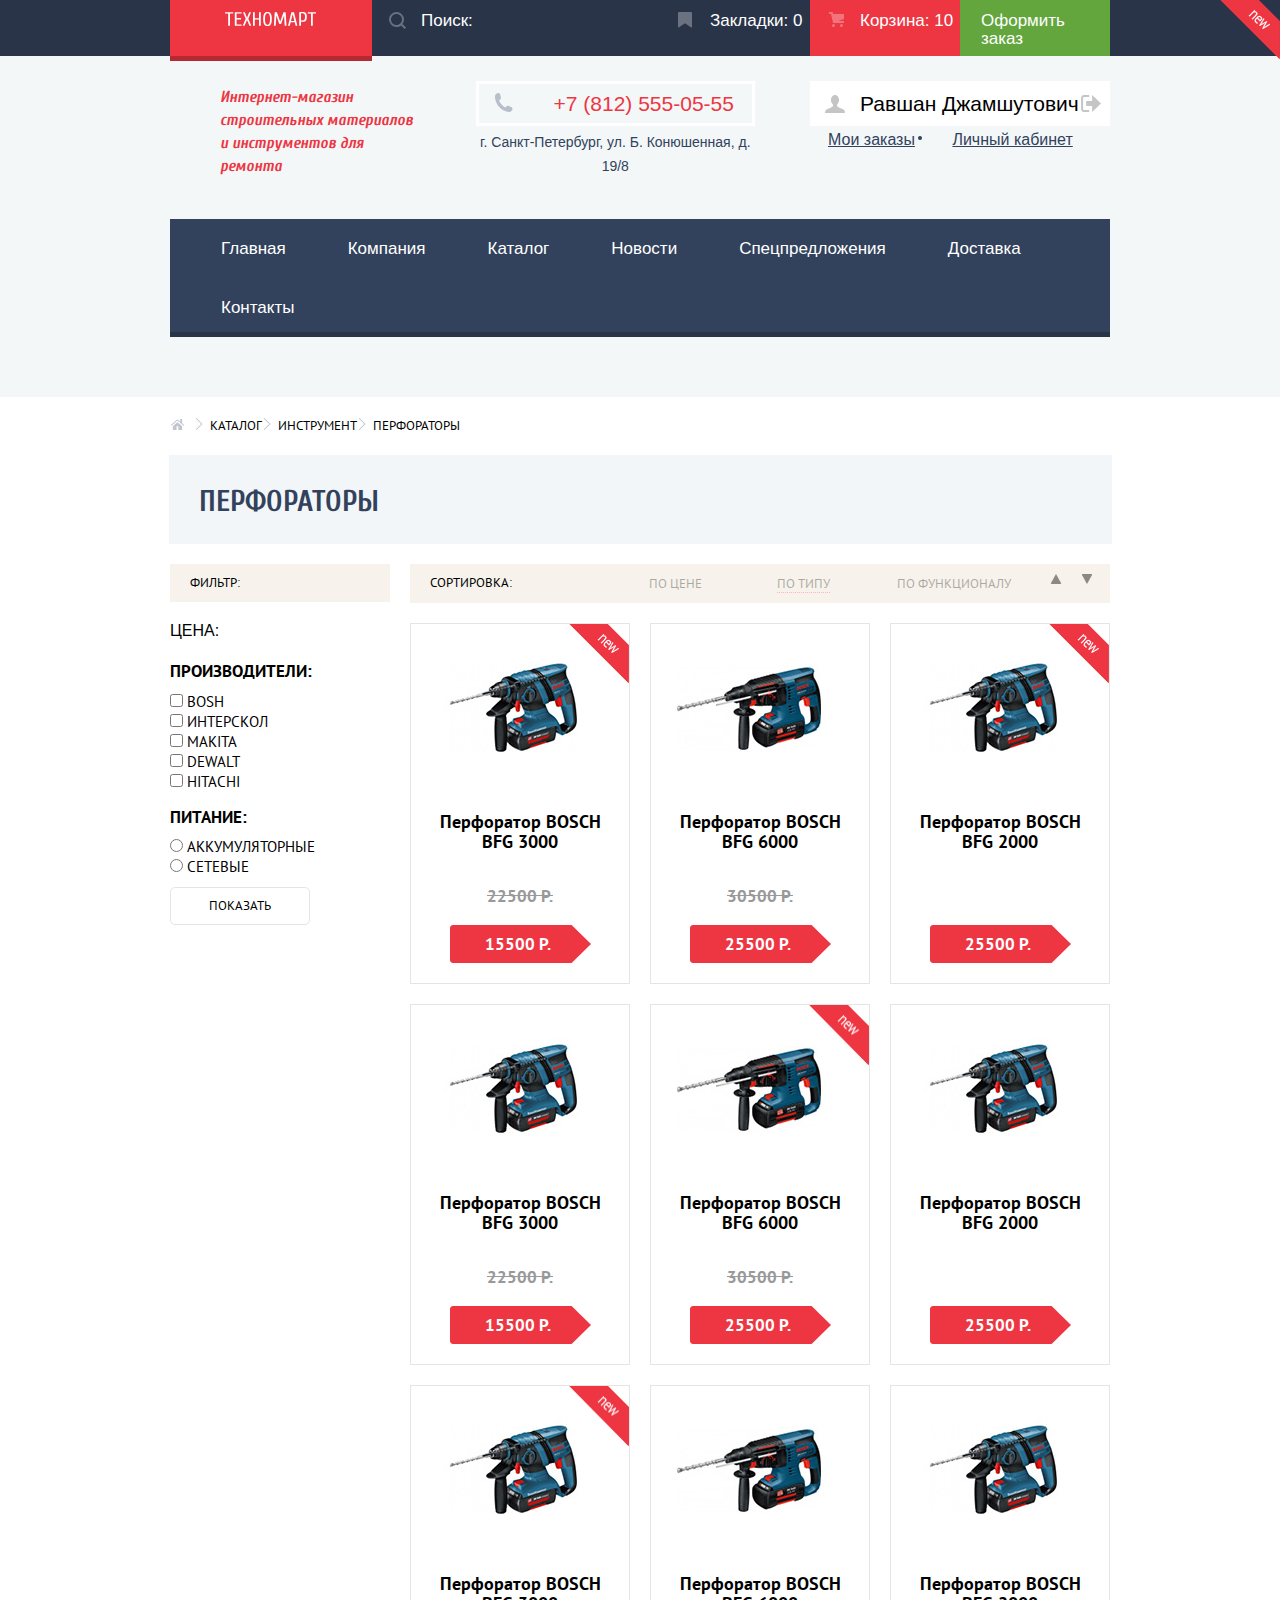
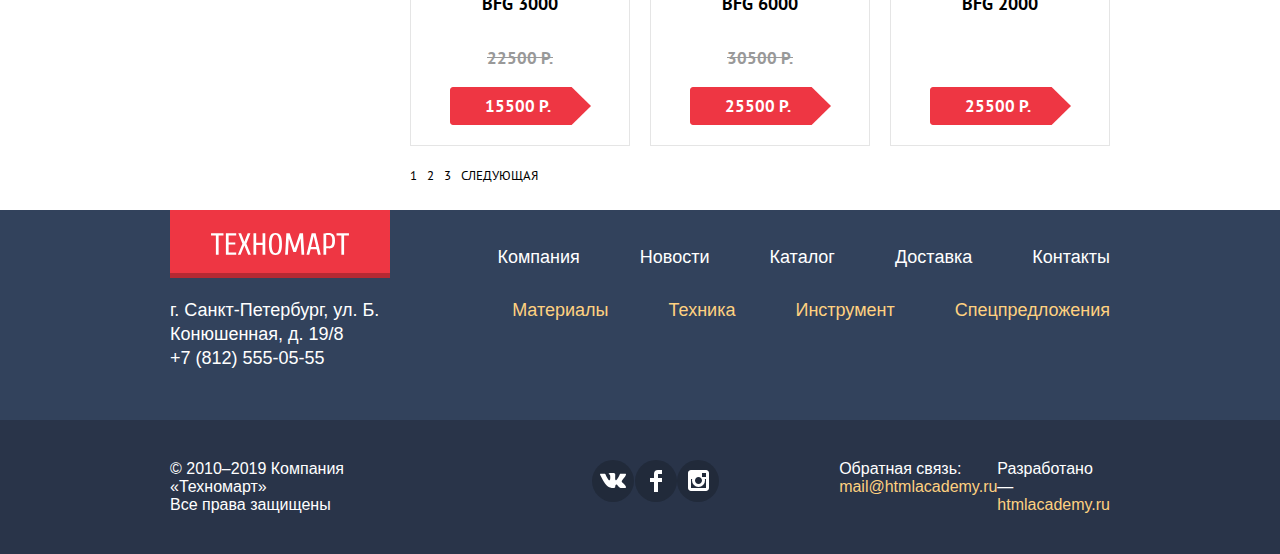
==== catalog.html @ fda72c19 "add js for cart_popup" ====
<!DOCTYPE html>
<html lang="ru">
<head>
  <meta charset="utf-8">
  <link rel="stylesheet" href="css/normalize.css">
  <link rel="stylesheet" href="css/style.css">
  <link href="https://fonts.googleapis.com/css?family=Cuprum:400,400i,700&display=swap&subset=cyrillic" rel="stylesheet">
  <link href="https://fonts.googleapis.com/css?family=PT+Sans:400,400i,700&display=swap&subset=cyrillic,cyrillic-ext" rel="stylesheet">
  <title>Техномарт-Каталог</title>
</head>
<body>
<header class="header">
  <div class="top_header">
    <div class="top_header_wrapper">

      <a class="top_header_logo" href="index.html"><img class="top_header_logo_img" src="img/svg/logo-technomart.svg" width="109" height="19" alt="Техномарт"></a>

      <div class="top_header_navigation">

        <form class="top_header_search" action="#" method="get">
          <input type="text" name="search" placeholder="Поиск:" />
          <svg class="top_header_icon_search" xmlns="http://www.w3.org/2000/svg" width="17" height="17" viewBox="0 0 17 17">
            <path fill="#ffffff" d="M17 15.586l-3.542-3.542A7.465 7.465 0 0 0 15 7.5 7.5 7.5 0 1 0 7.5 15c1.71 0 3.282-.579 4.544-1.542L15.586 17 17 15.586zM2 7.5C2 4.467 4.467 2 7.5 2 10.532 2 13 4.467 13 7.5c0 3.032-2.468 5.5-5.5 5.5A5.506 5.506 0 0 1 2 7.5z"/></svg>
        </form>
        <a class="top_header_bookmark" href="bookmarks.html"> Закладки: <span>0</span></a> <!--<img src="img/svg/icon-bookmark.svg" alt="Закладки" width="14" height="16"> -->
        <a class="top_header_cart not_empty"  href="cart.html">Корзина: <span>10</span></a> <!-- <img src="img/svg/icon-cart.svg" alt=Корзина" width="15" height="15">  -->
        <a class="top_header_cart_btn"  href="checkout.html">Оформить заказ</a>

      </div>
    </div>
  </div>
  <div class="main_header">
    <div class="main_header_wrapper">
      <h1 class="main_header_headline">Интернет-магазин <br>
        строительных материалов <br>
        и инструментов для ремонта</h1>
      <div class="main_header_info">
        <p class="main_header_phone">+7 (812) 555-05-55</p>
        <p class="main_header_address">г. Санкт-Петербург, ул. Б. Конюшенная, д. 19/8</p>
      </div>
      <div class="header_login_wrapper">
      <ul class="main_header_login">
        <li class="header_login_enter_btn active"><a href="#"><svg class="icon_user" xmlns="http://www.w3.org/2000/svg" width="20" height="18" viewBox="0 0 20 18"><path fill="#c5c5c5" d="M17.881 14.166c-2.144-.735-4.256-1.666-5.207-2.39-.657-.501-.77-1.618-.517-2.415 1.118-.903 1.864-2.477 1.864-4.278C14.021 2.276 12.221 0 10 0S5.979 2.276 5.979 5.083c0 1.801.746 3.374 1.863 4.277.253.798.141 1.915-.517 2.416-.95.724-3.063 1.654-5.207 2.39S0 18 0 18h20s.025-3.099-2.119-3.834z"/></svg>

          Равшан Джамшутович <svg class="icon_logout" xmlns="http://www.w3.org/2000/svg" width="21" height="17" viewBox="0 0 21 17"><g fill="#c5c5c5"><path fill="#c5c5c5" d="M21 8.5L12.125 0v6h-6v5h6v6z"/><path fill="#c5c5c5" d="M3.106 13.952V3.048c.018-.376.171-1.057 1.01-1.057h5.027V0H4.116C1.938 0 1.112 1.81 1.087 3.027v10.946C1.112 15.189 1.938 17 4.116 17h5.027v-1.99H4.116c-.839 0-.992-.683-1.01-1.058z"/></g></svg>
        </a></li>
      </ul>
        <a class="my_orders" href="orders.html">Мои заказы</a>
        <a class="private_office" href="cabinet.html">Личный кабинет</a>
      </div>

    </div>
    <nav class="main_header_navigation">
      <ul class="header_site_navigation">
        <li><a href="index.html">главная</a></li>
        <li><a href="company.html">компания</a></li>
        <li><a href="catalog.html">каталог</a></li>
        <li><a href="news.html">новости</a></li>
        <li><a href="specialoffers.html">спецпредложения</a></li>
        <li><a href="delivery.html">доставка</a></li>
        <li><a href="contacts.html">контакты</a></li>

      </ul>
    </nav>
  </div>
</header>

<main>

  <ul class="catalog_breadcrumbs">
    <li><a href="index.html"><img src="img/svg/icon-home.svg" alt="Главная" width="14" height="12"></a></li>
    <li><a href="catalog.html">КАТАЛОГ</a></li>
    <li><a href="instruments.html">ИНСТРУМЕНТ</a></li>
    <li>ПЕРФОРАТОРЫ</li>
  </ul>


  <h2 class="catalog_title" >ПЕРФОРАТОРЫ</h2>
  <div class="catalog_columns">

  <section class="catalog_filters">
    <div class="title_filters">
    фильтр:
    </div>
    <p class="filter_price_title">ЦЕНА:</p>
    <div id="slider-range"></div>
    <form action="https://echo.htmlacademy.ru" method="get" class="filter_brand_selection">
      <fieldset class="checkbox_goods">
        <legend>ПРОИЗВОДИТЕЛИ:</legend>
        <input type="checkbox" name="bosh" id="bosh"/>
        <label for="bosh">BOSH</label><br>
        <input type="checkbox" name="interskol" id="interskol"/>
        <label for="interskol">ИНТЕРСКОЛ</label><br>
        <input type="checkbox" name="makita" id="makita"/>
        <label for="makita">MAKITA</label><br>
        <input type="checkbox" name="dewalt" id="dewalt"/>
        <label for="bosh">DEWALT</label><br>
        <input type="checkbox" name="hitachi" id="hitachi"/>
        <label for="bosh">HITACHI</label>
      </fieldset>
      <fieldset class="radio_power">
        <legend>ПИТАНИЕ:</legend>
        <input type="radio" name="battery" id="battery"   />
        <label for="battery">АККУМУЛЯТОРНЫЕ</label> <br>
        <input type="radio" name="electric" id="electric"  />
        <label for="electric">СЕТЕВЫЕ</label>
      </fieldset>
      <input type="submit" value="Показать" />
    </form>

  </section>

  <section class="catalog">
    <div class="catalog_sorting">
      <div class="title_sorting"><span>сортировка:</span>  </div>
      <ul class="catalog_sorting_items">
        <li class="sorting_item "><a href="#">по цене</a></li>
        <li class="sorting_item"><a href="#">по типу</a></li>
        <li class="sorting_item"><a href="#">по функционалу</a></li>
        <li class="icon_dir up"></li>
        <li class="icon_dir down"></li>
      </ul>

    </div>
    <ul class="catalog_goods_list">

    <li class="goods_card">

      <div class="goods_card_content">
      <div class="goods_img">
        <span class="overlay_new"></span>
      <img src="img/content/perforator-2.jpg" alt="Перфоратор BOSCH BFG 3000" class="goods_card_img" width="218" height="170">
        <div class="goods_buttons">
      <a href="#" class="goods_btn_cart">КУПИТЬ</a>
      <a href="#" class="goods_btn_bookmark">В ЗАКЛАДКИ</a>
        </div>
      </div>
        <h3 class="goods_title">Перфоратор BOSCH <br>BFG 3000</h3>
      </div>
      <div class="goods_prices">
      <p class="goods_old_price">22500 Р.</p>
      <p class="goods_price">15500 Р.</p>
      </div>
    </li>

    <li class="goods_card">
      <div class="goods_card_content">
        <span class="overlay_new"></span>
      <div class="goods_img">
      <img src="img/content/perforator-3.jpg" alt="Перфоратор BOSCH BFG 6000" class="goods_card_img" width="218" height="170">
        <div class="goods_buttons">
          <a href="#" class="goods_btn_cart">КУПИТЬ</a>
          <a href="#" class="goods_btn_bookmark">В ЗАКЛАДКИ</a>
        </div>
      </div>
      <h3 class="goods_title">Перфоратор BOSCH <br>BFG 6000</h3>
      </div>
      <div class="goods_prices">
      <p class="goods_old_price">30500 Р.</p>
      <p class="goods_price">25500 Р.</p>
      </div>
    </li>

    <li class="goods_card">
      <div class="goods_card_content">

      <div class="goods_img">
        <img src="img/content/perforator-4.jpg" alt="Перфоратор BOSCH BFG 2000" class="goods_card_img" width="218" height="170">
        <span class="overlay_new"></span>
        <div class="goods_buttons">
          <a href="#" class="goods_btn_cart">КУПИТЬ</a>
          <a href="#" class="goods_btn_bookmark">В ЗАКЛАДКИ</a>
        </div>
      </div>

 <h3 class="goods_title">Перфоратор BOSCH <br>BFG 2000</h3>
      </div>
      <div class="goods_prices">
        <p class="goods_old_price" hidden>30500 Р.</p>
        <p class="goods_price">25500 Р.</p>
      </div>
    </li>

    <li class="goods_card">
      <div class="goods_card_content">
      <img src="img/content/new-flag.png" alt="Новинка" class="goods_new_flag" width="60" height="59" hidden>
        <div class="goods_img">
      <img src="img/content/perforator-2.jpg" alt="Перфоратор BOSCH BFG 3000" class="goods_card_img" width="218" height="170">
          <div class="goods_buttons">
            <a href="#" class="goods_btn_cart">КУПИТЬ</a>
            <a href="#" class="goods_btn_bookmark">В ЗАКЛАДКИ</a>
          </div>
        </div>
      <h3 class="goods_title">Перфоратор BOSCH <br> BFG 3000</h3>
      </div>
      <div class="goods_prices">
      <p class="goods_old_price">22500 Р.</p>
      <p class="goods_price">15500 Р.</p>
      </div>
    </li>

    <li class="goods_card">
      <div class="goods_card_content">

      <div class="goods_img">
        <img src="img/content/perforator-3.jpg" alt="Перфоратор BOSCH BFG 6000" class="goods_card_img" width="218" height="170">
        <img class="overlay_new" src="img/content/new-flag.png" alt="Новинка" class="goods_new_flag" width="60" height="60">
        <div class="goods_buttons">
          <a href="#" class="goods_btn_cart">КУПИТЬ</a>
          <a href="#" class="goods_btn_bookmark">В ЗАКЛАДКИ</a>
        </div>
      </div>
      <h3 class="goods_title">Перфоратор BOSCH <br> BFG 6000</h3>
      </div>
      <div class="goods_prices">
      <p class="goods_old_price">30500 Р.</p>
      <p class="goods_price">25500 Р.</p>
      </div>
    </li>

    <li class="goods_card">
      <div class="goods_card_content">
      <img src="img/content/new-flag.png" alt="Новинка" class="goods_new_flag" width="60" height="59" hidden>
      <div class="goods_img">
      <img src="img/content/perforator-4.jpg" alt="Перфоратор BOSCH BFG 2000" class="goods_card_img" width="218" height="170">
        <div class="goods_buttons">
          <a href="#" class="goods_btn_cart">КУПИТЬ</a>
          <a href="#" class="goods_btn_bookmark">В ЗАКЛАДКИ</a>
        </div>
      </div>
      <h3 class="goods_title">Перфоратор BOSCH <br> BFG 2000</h3>
      </div>
      <div class="goods_prices">
      <p class="goods_old_price" hidden>30500 Р.</p>
      <p class="goods_price">25500 Р.</p>
      </div>
    </li>

    <li class="goods_card">
      <div class="goods_card_content">

      <div class="goods_img">
        <img src="img/content/perforator-2.jpg" alt="Перфоратор BOSCH BFG 3000" class="goods_card_img" width="218" height="170">
        <img class="overlay_new" src="img/content/new-flag.png" alt="Новинка" class="goods_new_flag" width="60" height="60">
        <div class="goods_buttons">
          <a href="#" class="goods_btn_cart">КУПИТЬ</a>
          <a href="#" class="goods_btn_bookmark">В ЗАКЛАДКИ</a>
        </div>
      </div>
      <h3 class="goods_title">Перфоратор BOSCH <br> BFG 3000</h3>
      </div>
      <div class="goods_prices">
      <p class="goods_old_price">22500 Р.</p>
      <p class="goods_price">15500 Р.</p>
      </div>
    </li>

    <li class="goods_card">
      <div class="goods_card_content">
      <img src="img/content/new-flag.png" alt="Новинка" class="goods_new_flag" width="60" height="59" hidden>
      <div class="goods_img">
      <img src="img/content/perforator-3.jpg" alt="Перфоратор BOSCH BFG 6000" class="goods_card_img" width="218" height="170">
        <div class="goods_buttons">
          <a href="#" class="goods_btn_cart">КУПИТЬ</a>
          <a href="#" class="goods_btn_bookmark">В ЗАКЛАДКИ</a>
        </div>
      </div>

      <h3 class="goods_title">Перфоратор BOSCH <br>BFG 6000</h3>
      </div>
      <div class="goods_prices">
      <p class="goods_old_price">30500 Р.</p>
      <p class="goods_price">25500 Р.</p>
      </div>
    </li>

    <li class="goods_card">
      <div class="goods_card_content">
      <img src="img/content/new-flag.png" alt="Новинка" class="goods_new_flag" width="60" height="59" hidden>
      <div class="goods_img">
      <img src="img/content/perforator-4.jpg" alt="Перфоратор BOSCH BFG 2000" class="goods_card_img" width="218" height="170">
        <div class="goods_buttons">
          <a href="#" class="goods_btn_cart">КУПИТЬ</a>
          <a href="#" class="goods_btn_bookmark">В ЗАКЛАДКИ</a>
        </div>
      </div>
      <h3 class="goods_title">Перфоратор BOSCH <br> BFG 2000</h3>
      </div>
      <div class="goods_prices">
      <p class="goods_old_price" hidden>30500 Р.</p>
      <p class="goods_price">25500 Р.</p>
      </div>
    </li>


    </ul>

    <ul class="pagination_list">
      <li class="pagination_item pagination-item-current"><a href="#">1</a></li>
      <li class="pagination_item"><a href="#">2</a></li>
      <li class="pagination_item"><a href="#">3</a></li>
      <li class="pagination_item"><a href="#">Следующая</a></li>
    </ul>

  </section>
  </div>
</main>
<footer class="main_footer">
  <div class="wrapper_footer_navigation">
    <div class="footer_navigation">
      <a class="footer_logo" href="index.html">
        <img class="top_header_logo_img" src="img/svg/logo-technomart.svg" width="138" height="23" alt="Техномарт">
      </a>
      <ul class="footer_site_navigation">
        <li><a href="company.html">компания</a></li>
        <li><a href="news.html">новости</a></li>
        <li><a href="catalog.html">каталог</a></li>
        <li><a href="delivery.html">доставка</a></li>
        <li><a href="contacts.html">контакты</a></li>
      </ul>

    </div>
    <div class="main_footer_offers">
      <span class="main_footer_contacts">г. Санкт-Петербург, ул. Б. Конюшенная, д. 19/8<br>
      +7 (812) 555-05-55</span>
      <ul class="footer_offers_navigation">
        <li><a href="">материалы</a></li>
        <li><a href="">техника</a></li>
        <li><a href="">инструмент</a></li>
        <li><a href="">спецпредложения</a></li>
      </ul>
    </div>
  </div>
  <div class="footer_info">
    <div class="wrapper_footer_info">
     <span class="footer_copyright">© 2010–2019 Компания «Техномарт» <br>
                                      Все права защищены</span>

      <ul class="footer_social_links">
        <li class="social_link" aria-label="в контакте"><a href="#"><svg xmlns="http://www.w3.org/2000/svg" width="26" height="15" viewBox="0 0 26 15"><path fill="#FFF" d="M16.138 11.51c.956-.309 2.18 2.04 3.483 2.939.978.681 1.727.534 1.727.534l3.473-.05s1.815-.112.957-1.554c-.071-.12-.503-1.069-2.585-3.022-2.177-2.043-1.882-1.712.739-5.244 1.597-2.153 2.236-3.468 2.036-4.028-.192-.539-1.365-.399-1.365-.399L20.69.713c-.381.001-.704.119-.851.515-.003.004-.621 1.666-1.445 3.079-1.741 2.989-2.436 3.148-2.724 2.961-.661-.433-.494-1.737-.494-2.664 0-2.897.432-4.105-.846-4.417-.427-.104-.739-.172-1.828-.182-1.392-.021-2.574 0-3.244.329-.445.223-.786.712-.579.74.26.035.843.16 1.155.586.401.552.389 1.789.389 1.789s.229 3.411-.54 3.834c-.528.29-1.25-.302-2.803-3.016-.793-1.388-1.392-2.922-1.392-2.922s-.116-.285-.326-.441c-.25-.185-.6-.244-.6-.244L.848.684S.29.7.085.946c-.182.218-.015.668-.015.668s2.909 6.881 6.203 10.347c3.02 3.182 6.452 2.971 6.452 2.971h1.555s.469-.054.709-.312c.224-.24.214-.691.214-.691s-.031-2.109.935-2.419z"/></svg></a></li>
        <li class="social_link" aria-label="фейсбук"><a href="#"><svg xmlns="http://www.w3.org/2000/svg" width="12" height="22" viewBox="0 0 12 22"><path fill="#FFF" d="M12 4V0H8a4 4 0 0 0-4 4v4H0v4h4v10h4V12h4V8H8V4h4z"/></svg></a></li>
        <li class="social_link" aria-label="инстаграмм"><a href="#"><svg xmlns="http://www.w3.org/2000/svg" width="21" height="21" viewBox="0 0 21 21"><path fill="#FFF" d="M18 0H3C1.35 0 0 1.35 0 3v15c0 1.65 1.35 3 3 3h15c1.65 0 3-1.35 3-3V3c0-1.65-1.35-3-3-3zm-7.5 7c1.93 0 3.5 1.57 3.5 3.5S12.43 14 10.5 14 7 12.43 7 10.5 8.57 7 10.5 7zM18 18H3V9h1.181A6.504 6.504 0 0 0 4 10.5a6.5 6.5 0 1 0 13 0 6.45 6.45 0 0 0-.181-1.5H18v9zm0-11h-4V3h4v4z"/></svg></a></li>
      </ul>
      <span class="footer_feedback">Обратная связь: <br>
       <span class="footer_feedback_mail"><a href="mailto:mail@htmlacademy.ru">mail@htmlacademy.ru</a></span></span>
      <span class="footer_developer">Разработано — <br>
       <span class="footer_developer_site"><a href="htmlacademy.ru">htmlacademy.ru</a></span>
     </span>
    </div>
  </div>

</footer>
<div class="cart_popup">
  <button  class="popup_close" type="button">Закрыть</button>
  <div class="cart_popup_content">
    <p>Товар добавлен в корзину!</p>
    <span class="cart_popup_mark_img"></span>
  </div>
  <div class="cart_popup_btn">
    <a class="checkout_btn btn" href="#">оформить заказ</a>
    <button class="continue_btn" type="button" value="continue">продолжить покупки</button>
  </div>
</div>


<script src="js/cart_popup.js"></script>
</body>
</html>
---- css/style.css ----
@font-face {
  font-family: "Cuprum";
  src: url(../fonts/Cuprum/Cuprum-Regular.ttf);
}
@font-face {
  font-family: "PT Sans";
  src: url(../fonts/PTSans/PTC55F.ttf);
}


body{
  padding:0;
  margin: 0;
  font-family: 'Cuprum', 'Arial','Tahoma', sans-serif;
}

img{
  max-width: 100%;
  height: auto;
}
a {
  text-decoration: none;
}
q{
  quotes: "\00ab" "\00bb";
}


.visuallyhidden:not(:focus):not(:active) {
  position: absolute;
  width: 1px;
  height: 1px;
  margin: -1px;
  border: 0;
  padding: 0;
  white-space: nowrap;
  clip-path: inset(100%);
  clip: rect(0 0 0 0);
  overflow: hidden;
}

nav a{
  text-transform: capitalize;
}

.container h3{
  text-transform: uppercase;
}
 .goods_old_price {
  text-decoration: line-through;
}
.main_footer ul li a{
  text-transform: capitalize;
}
.goods_card {
  list-style-type:none;
}

.goods_btn{
  display:none;
}


/*Popup*/

.cart_popup{
  display: none;
  position: fixed;
  top:300px;
  left:50%;
  margin-left: -282px;
  width:620px;
  box-shadow: 0px 20px 40px  rgba(0,0,0,0.75);
  border-top: 7px solid #ee3643;
  background-color: #fff;

}

.cart_popup_content {
  text-align: center;
  padding-top: 70px;
  padding-bottom: 59px;
  font-size: 30px;
  position: relative;
}
.cart_popup_content p{
  margin: 0 0 0 50px;
}

.cart_popup_btn {
  background-color: #f1f1f1;
  text-align: center;
  margin:0;
  text-transform: uppercase;
  padding-top: 37px;
  padding-bottom: 37px;

}

.checkout_btn{
  width: 220px;
  height: 38px;
  padding: 11px 60px 10px 62px;
  margin-right: 20px;
}

.continue_btn {
  width: 220px;
  height: 38px;
  font-size: 14px;
  color: #000;
  text-decoration: none;
  background-color: #fff;
  padding: 11px 47px 10px 44px;
  border-radius: 5px;
}

.cart_popup_close_img{
  margin-top: 9px;
  margin-right: 9px;
}

.cart_popup_mark_img {
  position: absolute;
  background: url(../img/svg/icon-mark.svg) no-repeat;
  top:60px;
  left:80px;
  width: 66px;
  height: 66px;
}



.write-us_popup{
  display: none;
  position: fixed;
  width:620px;
  box-shadow: 0px 20px 40px  rgba(0,0,0,0.75);
  border-top: 7px solid #ee3643;
  top:250px;
  left:50%;
  background-color: #fff;
  margin-left: -310px;
}

.write-us_popup_show{
  display: block;
}

.popup_close{
  position: absolute;
  width: 21px;
  height: 21px;
  right:9px;
  top: 9px;
  background: transparent url(../img/svg/icon-close.svg);
  border: none;
  cursor: pointer;
  font-size: 0;

}

.write-us_popup_form{
  width: 460px;
  margin: 37px auto 0;
  padding-bottom: 30px;
  font-family: 'Cuprum', Arial, sans-serif;
  font-size: 18px;
  line-height: 18px;
  height: 100%;

}

.write-us_popup_form label{
  display: inline-block;
  margin-bottom: 13px;

}
.write-us_popup_input {
  display: inline-block;
  width:220px;
  margin-right: -4px;
  margin-bottom: 19px;

}

.write-us_popup_input input{
  padding-top: 8px;
  padding-bottom: 8px;
  padding-left: 15px;
  border-radius: 5px;
  font-family: 'PT Sans', sans-serif;
  font-size: 13px;
  line-height: 18px;
  width: 220px;
  box-sizing: border-box;
  width: 220px;
  border: 2px solid #b5b5b5;
}

.write-us_popup_input input:focus{
   border:2px solid #ee3643;
   outline: #ee3643 2px;
   -moz-outline-radius: 5px;
   box-shadow: 0 0  1px 0px #ee3643;
 }



.write-us_popup_input input::-webkit-input-placeholder {
  font-family: 'PT Sans', Arial, sans-serif;
  font-size: 13px;
  line-height: 18px;
  color:#a9a9a9;
}

.write-us_popup_input  input::-moz-placeholder, :-moz-placeholder{
  font-size: 13px;
  line-height: 18px;
  color:#a9a9a9;

}


.indent{
  margin-left: 20px;

}

.write-us_popup_btn{
  background-color: #f1f1f1;
  text-align: center;
  margin:0;
  text-transform: uppercase;
  padding-top: 37px;
  padding-bottom: 37px;


}

.write-us_popup_btn input[type="submit"] {
  padding: 10px 198px;
  border: none;
  border-radius: 5px;
  margin: 0 auto;
  width: 460px;
}

.write-us_popup_form textarea::-webkit-input-placeholder{
  font-family: 'PT Sans', sans-serif;
  font-size: 13px;
  line-height: 18px;
  color: #a9a9a9;
}

.write-us_popup_form textarea::-moz-placeholder, :-moz-placeholder{
  font-family: 'PT Sans', sans-serif;
  font-size: 13px;
  line-height: 18px;
  color: #a9a9a9;
}


.write-us_popup_form textarea{
  width: 441px;
  padding-top: 13px;
  padding-left: 15px;
  padding-bottom: 9px;
  border-radius: 5px;
  overflow: hidden;
  line-height: 18px;
  font-size: 13px;
  border: 2px solid #b5b5b5;
}

.write-us_popup_form textarea:focus{
  border:2px solid #ee3643;
  outline: #ee3643 2px;
  -moz-outline-radius: 5px;
  box-shadow: 0 0  1px 0px #ee3643;
}

.map_popup {
  display: none;
  position: fixed;
  width: 940px;
  height: 446px;
  top: 300px;
  left: 50%;
  box-shadow: 0px 0px 16px rgba(47, 42, 43, 0.5);
  margin-left: -470px;
}

.map_popup_show {
  display: block;
}

.map_popup_close_img{
  position: absolute;
  top: 9px;
  right: 9px;

}



/*Header*/

.header{
  margin: 0 auto;
  background-color: #f3f7f8;
  width: 100%;
}

.top_header{
  background-color: #293449;
  margin-bottom: 20px;
  width: 1280px;
  margin: 0 auto;
}

.top_header_wrapper{
  margin: 0 auto;
  width: 940px;
  padding-right: 10px;
  padding-left: 10px;
  display: flex;

}
.top_header a{
  font-size: 17px;
  line-height: 1.06;
  letter-spacing: normal;
  color: #ffffff;
}

.top_header_logo{
  background-color: #ee3643;
  box-shadow: 0px 5px 0 0 #b52933;
  text-align: center;
  padding: 12px 56px 8px 55px;

}

.top_header_logo:hover {
  background-color: #ca2c37;
}

.top_header_navigation{
  display: flex;
  position: relative;


}
.top_header_navigation a{
  display: block;


}

.top_header_navigation a:hover{
  background-color: #212a3a;
}

.top_header_navigation a:active{
  opacity: 0.5;
  background-color: #161d29;

}

.top_header_search {
  fint-size: 17px;
  line-height: 18px;
  position: relative;
}

.top_header_search input {
  font: inherit;
  color: #fff;
  background-color: #293449;
  border-color: transparent;
  padding: 10px 30px 10px 47px;
  min-width: 189px;
}

.top_header_icon_search{
  position: absolute;
  top:12px;
  left: 17px;
  z-index: 100;
}



.top_header_search input:hover{
  background-color: #212a3a;
}

.top_header_search input:hover + .top_header_icon_search path{
  opacity: 1;

}

.top_header_search input:focus {
  background-color: #fff;
  color: #000;
}

.top_header_icon_search path{
  opacity: 0.3;
}


.top_header_search input:focus + .top_header_icon_search path{
 fill: #ee3643;
  opacity: 1;
}


.top_header_search input::-webkit-input-placeholder {
  font-size: 17px;
  line-height: 18px;
  color:#fff;
}

.top_header_search input::-moz-placeholder, :-moz-placeholder{
  font-size: 17px;
  line-height: 18px;
  color:#fff;
  opacity: 1;
}



.top_header_bookmark{
 position: relative;
  padding:12px 0px 8px 50px;
  width: 100px;

}
.top_header_bookmark::before{
  content: "";
  position: absolute;
  background-image: url(../img/svg/icon-bookmark.svg);
  background-repeat: no-repeat;
  opacity: 0.3;
  width: 14px;
  height: 16px;
  top: 12px;
  left:18px;
}

.top_header_bookmark:hover::before {
  opacity: 1;
}

.top_header_bookmark:active::before{
  opacity: 0.5;

}

.top_header_cart{
  position: relative;
  padding:12px 0px 12px 50px;
  width: 100px;

}

.top_header_cart::before{
  content: "";
  position: absolute;
  background-image: url(../img/svg/icon-cart.svg);
  background-repeat: no-repeat;
  opacity: 0.3;
  width: 15px;
  height: 15px;
  top: 12px;
  left:19px;
}

.top_header_cart:hover::before {
  opacity: 1;
}

.top_header_cart:active::before{
  opacity: 0.5;
}

.not_empty{
  background-color: #ee3643;
}



.top_header_navigation .top_header_cart_btn {
  background-color: #63a63e;
  padding:12px 0px 8px 21px;
  width: 129px;

}
.top_header_navigation .top_header_cart_btn:hover{
  background-color: #5fbb2d;
}

.top_header_navigation .top_header_cart_btn:active{
  background-color: #518534;

}


.main_header_wrapper{
  display: flex;
  width: 940px;
  padding-right: 10px;
  padding-left: 10px;
  margin: 0 auto 30px;
}

.main_header_headline{
  background-color: #f3f7f8;
  font-style: italic;
  font-size:16px;
  line-height: 23px;
  color: #ee3643;
  margin-top: 30px;
  padding-left: 50px;

}

.main_header_info{
  margin-left: 61px;

}

.main_header_phone{
  min-width: 189px;
  border: solid 3px #ffffff;
  color: #ee3643;
  font-size: 21px;
  line-height: 1;
  padding-top: 9px;
  padding-bottom: 9px;
  display: block;
  position:relative;
  margin-top:25px;
  margin-bottom: 5px;
  padding-left: 75px;
}

.main_header_phone::before{
  content: "";
  position: absolute;
  width: 19px;
  height: 19px;
  background-image: url(../img/svg/icon-phone.svg);
  background-repeat: no-repeat;
top:9px;
  left:15px;

}

.main_header_address{
  font-size: 14px;
  line-height: 1.71;
  text-align: center;
  color: #32425c;
  margin: 0;
  padding: 0;
}
.header_login_wrapper{
  margin-left: 55px;

}

.my_orders, .private_office{
  position: relative;
  font-size: 16px;
  line-height: 18px;
  color: #32425c;
  text-decoration: underline;
  text-transform: inherit;
  margin-top:5px;
  display: inline-block;
  margin-left: 18px;
  margin-right: 15px;
}

.my_orders:hover, .private_office:hover{
   color: #ee3643;
 }

.my_orders:active, .private_office:active{
  opacity: 0.3;
  color: #32425c;
}

.my_orders::after {
  position: absolute;
  content: "";
  top:5px;
  left: 90px;
  width: 4px;
  height: 4px;
  background: #32425c;
  border-radius: 50%;
}

.main_header_login{
  display: flex;
  justify-content: space-between;
  min-width: 280px;
  padding: 25px 0 0;
  margin: 0 0 0 auto;
}

.main_header_login li{
  list-style-type: none;
  height: 45px;
}

.main_header_login a{
  display: block;
  position: relative;
  padding: 12px 0;

}
.header_login_enter_btn a, .header_login_registration_btn a {
  font: inherit;
  color: #000;
  font-size: 21px;
  line-height: 1;
  text-transform: capitalize;
  text-align: center;

}


.header_login_enter_btn{
  background-color: #fff;
  min-width: 96px;

  padding-left: 25px;
}

.header_login_registration_btn{
  background-color: #fff;
  min-width: 150px;
  text-align: center;
  margin-left: 10px;
}

.header_login_registration_btn a{
  text-align: center;

}
.header_login_enter_btn a:hover{
   color: #ee3643;
 }
.header_login_enter_btn a:active{
   opacity: 0.3;
   color:black;
 }
.icon_login {
 position: absolute;
  top:14px;
  left:-10px;
}

.header_login_registration_btn a:hover{
  color: #ee3643;

}

.header_login_registration_btn a:active{
  opacity: 0.3;
  color:black;
}

.header_login_enter_btn a:hover path{
  fill:#6c778a;
}


.login_img{
  margin-top:14px;
}
a svg:hover .login_img{
fill: #32425c;
}

/*Главное меню*/

.main_header{
  margin-bottom: 20px;
  padding-bottom: 60px;
}

.main_header_navigation{
  margin: 0 auto;
  width: 940px;
  box-shadow: inset 0px -5px 0 0 #293449;
  background-color: #32425c;

}
.main_header_navigation ul {
  list-style-type: none;
  margin: 0;
  padding: 0 0 0 20px;
}

.header_site_navigation{
  display: flex;
  flex-wrap: wrap;
}
.header_site_navigation a{
  display: block;
  padding: 21px 31px;
  font-size: 17px;
  line-height: 1;
  color: #ffffff;
  text-transform: capitalize;
}

.header_site_navigation a:hover{
   background-color: #1d2739;
 }

.header_site_navigation a:active{
  background-color: #1d2739;
  opacity: 0.5;
}


.index_columns{
  width:940px;
  display: flex;
  justify-content: space-between;
  padding-right: 10px;
  padding-left: 10px;
  margin: 0 auto 80px;

}

.about h3, .contacts h3{
  font-size: 30px;
  line-height: 30px;
  text-transform: uppercase;
}
.about p, .contacts p{
  font-family:'PT Sans', Arial, sans-serif;
  font-size: 13px;
  line-height: 24px;

}
.contacts p{
  margin-bottom: 30px;

}
.about ul {
  list-style-type: none;
}
.block{
  display:block;
}
.btn{
  background-color: #ee3643;
  color: #fff;
  font-size: 14px;
  line-height: 18px;
  text-align: center;
  border-radius: 5px;
  cursor: pointer;
  text-decoration: none;
}
.btn:hover {
  background-color: #ca2c37;
}

.btn:active{
  background-color: #ba2732;

}
.about .btn {
  padding: 12px 0px;
  width: 220px;
  margin-top: 51px;
}
.about_items{
  padding: 0;
  margin: 0 0 35px;
}

.about_item{
  font-size: 18px;
  line-height: 20px;
  position: relative;
  padding-left: 35px;
  margin-top: 20px;
}



.about_item::before{
  content: "";
  position: absolute;
  background-image: url(../img/content/dash.png);
  width: 25px;
  height: 2px;
  top:8px;
  left:0px;
}


.contacts .btn{
  padding: 12px 0;
  margin-top: 40px;
}



.footer_logo{
  width: 220px;
  background-color: #ee3643;
  box-shadow: inset 0px -5px 0 0 rgba(0, 0, 0, 0.24);
  text-align: center;
  height:45px;
  padding-top: 23px;


}
.wrapper_footer_navigation{
  width: 940px;
  margin: 0 auto;
margin-bottom: 50px;

}

.footer_navigation{
  display: flex;
  margin-bottom: 20px;
}



.footer_navigation ul{
  list-style-type: none;
  padding: 0;
  display: flex;
  margin: 0 0 0 auto;
}

.footer_site_navigation li{
  margin-left: 60px;
  margin-top: 35px;

}

.footer_site_navigation a {
  color: #fff;
  font-size: 18px;
  line-height: 24px;
}
.footer_site_navigation a:hover{
  text-decoration: underline;

}

.footer_site_navigation a:active{
  text-decoration: none;
  opacity: 0.5;

}

.main_footer{
  margin-top: 25px;
}

.main_footer_contacts{
  color: #fff;
  font-size:18px;
  line-height: 24px;
}

.main_footer_offers{
  display: flex;
  justify-content: space-between;

}

.main_footer_offers ul{
 list-style-type: none;
  padding: 0;
  margin: 0;
}

.footer_offers_navigation{
  display: flex;
}

.footer_offers_navigation li{
  margin-left: 60px;
}

.footer_offers_navigation a{
  color: #ffd180;
  font-size: 18px;
  line-height: 24px;
}

.footer_offers_navigation a:hover{
  text-decoration: underline;
}

.footer_offers_navigation a:active{
  text-decoration: none;
  opacity: 0.5;
}


.main_footer{
  background-color: #32425c;
}
.footer_info{
  background-color: #293449;
 padding-top: 40px;
  padding-bottom: 40px;
}

.wrapper_footer_info{
  display: flex;


}

.footer_copyright{
  font-size: 16px;
  line-height: 18px;
  color: #fff;
}

.footer_social_links{
  padding: 0;
  margin: 0;
  display: flex;
  width: 133px;
  justify-content: space-between;
  margin-left: 160px;
}

.footer_social_links li{
  list-style-type: none;
}

.social_link a {
  background-color: #212a3a;
  width: 42px;
  height: 42px;
  display: flex;
  border-radius: 50%;
  align-items: center;
  justify-content: center;
}

.social_link a:hover {
  background-color: #ee3643;

}
.vk{
  background-image: url(../img/svg/icon-vk.svg);
  background-repeat: no-repeat;
  background-position: center;
}
.fb{
  background-image: url(../img/svg/icon-fb.svg);
  background-repeat: no-repeat;
  background-position: center;
}

.insta{
  background-image: url(../img/svg/icon-insta.svg);
  background-repeat: no-repeat;
  background-position: center;
}
.footer_feedback{
  margin-left: 120px;

}

.footer_developer{
  margin-left: auto;

}
.footer_feedback, .footer_developer{
  font-size: 16px;
  line-height: 18px;
  color: #fff;
}
.footer_feedback_mail a, .footer_developer_site a{
  color: #ffd180;
}

.footer_feedback_mail a:hover{
  text-decoration: underline;
}

.footer_feedback_mail a:active{
  color: #ee3643;
  text-decoration: none;
}

.footer_developer_site a:hover{
  text-decoration: underline;
}




.footer_developer_site a:active{
  color: #ee3643;
  text-decoration: none;
}

.popular_goods, .popular_brands, .services, .wrapper_footer_info, .main_footer_offers{
  width:940px;
  margin: 0 auto;
}

/*Каталог*/
/*Breadcrumbs*/

.catalog_breadcrumbs{
  width: 940px;
  padding: 0;
  display: flex;
  margin: 0 auto 20px;
  font-family: "PT Sans", Arial, sans-serif;

}

.catalog_breadcrumbs li{
  list-style: none url("../img/svg/icon-right-small.svg");
  margin-right: 0px;
  margin-left: 16px;
}

.catalog_breadcrumbs li:first-child{
  list-style: none;
  margin-right: 10px;
  margin-left: 0px;

}
.catalog_breadcrumbs a{
  color:#000;
}

.catalog_breadcrumbs {
  color:#000;
  font-size: 13px;
  line-height: 18px;
}

.title_filters{
  min-width: 200px;
  background-color: #f7f3ec;
  text-transform: uppercase;
  font-family: "PT Sans", Arial, sans-serif;
  font-size: 13px;
  line-height: 18px;
  margin-bottom: 20px;
  padding: 10px 0px 10px 20px;
}
.catalog_sorting{
  width: 700px;
  background-color: #f7f3ec;
  text-transform: uppercase;
  display: flex;
  justify-content: space-between;
  margin-bottom: 20px;
}
.title_sorting{
  font-family: "PT Sans", Arial, sans-serif;
  font-size: 13px;
  line-height: 18px;
  padding: 10px 0 10px 20px;


}
.catalog_sorting_items{
  list-style: none;
  display: flex;
padding: 0;
  margin: 0 18px 0 0;
}




.catalog_sorting_items li {
  margin-right: 40px;
  padding: 10px 0;
}

.catalog_sorting_items li:last-child {
  margin-right: 0px;
}

.catalog_sorting_items li:nth-last-child(2){
  margin-right: 21px;
}


.catalog_sorting_items li:first-child {
  margin-right: 75px;

}

.catalog_sorting_items li:nth-child(2) {
  margin-right: 67px;

}
.catalog_sorting_items li:nth-child(2) a{
  border-bottom: 1px dotted rgba(238, 54,67, 1);


}

.catalog_sorting_items a{
  font-family: "PT Sans", Arial, sans-serif;
  font-size: 13px;
  line-height: 18px;
  color:#000;
  opacity: 0.3;
}


.icon_dir{
  background: transparent no-repeat center;
  width: 10px;
  height: 10px;
}

.up{
  background-size: 10px 10px;
  background: url(../img/svg/icon-up-dir.svg) no-repeat center;
  opacity: 0.5;
}

.down{
  background-size: 10px 10px;
  background: url(../img/svg/icon-down-dir.svg) no-repeat center;
  opacity: 0.5;
}





.catalog_title{
  width: 913px;
  background-color: #f2f6f8;
  font-size: 30px;
  line-height: 30px;
  padding: 32px 0px 27px 30px;
  color: #32425c;
  margin: 0 auto 20px;
}


.catalog_columns{
  width: 940px;
  margin: 0 auto;
  display: flex;
  justify-content: space-between;
}

/* Фильтр каталога*/
.catalog_filters{
  flex-basis: 220px;

}

.catalog_filters legend, .sidebar_price_title {
  font-family: "PT Sans", Arial, sans-serif;
  font-size: 17px;
  font-weight: bold;
  line-height: 30px;
  color: #000000;
  text-transform: uppercase;
}
.catalog_filters label{
  font-family: "PT Sans", Arial, sans-serif;
  font-size: 15px;
  line-height: 20px;
  color: #000000;
}

.filter_brand_selection input[type=submit] {
  width: 140px;
  height: 38px;
  color: #000;
  background: #fff;
  border: 1px solid #e5e5e5;
  border-radius: 5px;
  text-transform: uppercase;
  font-family: 'PT Sans',Arial, sans-serif;
  font-size: 13px;
  line-height: 18px;
}

/* Карточки каталога*/

.catalog_goods_list{
  padding: 0;
  margin: 0;
  list-style: none;
  display: flex;
  flex-wrap: wrap;
  width: 700px;

}

.goods_card{
  width: 218px;
  min-height: 318px;
  border: 1px solid #e5e5e5;
  text-align: center;
  font-family: 'PT Sans',Arial, sans-serif;
  font-weight: bold;
  color: #000;
  margin-bottom: 20px;
  margin-right: 20px;
  display: flex;
  flex-direction: column;
}

.goods_card_content{
  flex-grow: 1;
  display: flex;
  flex-direction: column;
}
.goods_prices{
  margin-top: auto;
}
.goods_card:nth-child(3n){
  margin-right: 0;

}

.goods_card:hover {
  box-shadow:0px 10px 25px 0px rgba(41,52,73,0.5);
}


.goods_card h3{
  font-size: 18px;
  line-height: 20px;
}


.goods_old_price{
  font-size: 17px;
  line-height: 18px;
  color: #999;
}

.goods_price{
  background: url("../img/svg/red-button.svg") no-repeat center;
  font-size: 17px;
  line-height: 18px;
  color: #fff;
  padding: 13px 40px 13px 36px;

}

.goods_btn_cart{
  display: block;
  width:135px;
  box-shadow: inset 0px -3px 0 0 #367315;
  background-color: #63a63e;
  border-radius: 5px;
  border-width: 0px;
  color: #fff;
  font-family:'Cuprum', Arial, sans-serif;
  font-size: 14px;
  line-height: 18px;
  padding: 9px 0px 9px 0px;
  margin-right:auto;
  margin-left: auto;
  margin-bottom: 8px;
  position: relative;
}

.goods_btn_cart::before{
  content: "";
  position: absolute;
  background-image: url(../img/svg/icon-cart.svg);
  background-repeat: no-repeat;
  width: 15px;
  height: 15px;
  top: 10px;
  left:15px;
  opacity: 0.3;
}

.goods_btn_cart:hover::before{
  opacity: 1;

}

.goods_btn_cart:hover{
  background-color: #5fbb2d;
}


.goods_btn_cart img{
  opacity: 0.3;
  margin:0;
}

.goods_btn_cart img:hover{
   opacity: 1;
 }

.goods_btn_cart img:active{
  opacity: 1;
}

.goods_btn_cart:active{

  background-color: #518534;
}

.goods_btn_bookmark{
  display: block;
  width: 129px;
  border: solid 3px #63a63e;
  font-family:'Cuprum', Arial, sans-serif;
  font-size: 14px;
  line-height: 18px;
  padding: 8px 0px 6px 0px;
  margin:0 auto;
  border-radius: 5px;
  color:#32425c;
}

.goods_btn_bookmark:hover{
  border: 3px solid #32425c;
  color: #32425c;
}

.goods_btn_bookmark:active{
  border: 3px solid #c7cbd3;
  color: #c7cbd3;
}

.goods_img{
  display: block;
  width: 218px;
  height: 170px;
  position: relative;
}

 .overlay_new {
  position:absolute;
  top: 0;
  right:0;
  background-image: url(../img/content/new-flag.png);
   background-repeat: no-repeat;
  width: 60px;
  height: 60px;
}

 .new_hidden{
 }

.goods_buttons{
  position:absolute;
  left:0;
  bottom:0;
  right:0;
  top:0;
  background:rgba(255,255,255, 1);
  padding-top:43px;
  display:none;
}
.goods_card:hover .goods_buttons{
  display:block;
}

.pagination_list{
  padding: 0;
  margin: 0;
  list-style: none;
  display: flex;
}

.pagination_list li{
  margin-right: 10px;
}
.pagination_item  a{
  font-family: 'PT Sans', Arial, sans-serif;
  font-size: 13px;
  line-height: 1.38;
  color: #000000;
  text-transform: uppercase;
}

 .active {
  width:275px;
   text-align: left;
}

 .active a{
   text-align: left;
   padding-left: 25px;
 }

 .active a:hover{
   color:#000;
 }
.icon_logout {
  position: absolute;
  top:14px;
  left:245px;
}

.icon_user{
  position: absolute;
  top:14px;
  left:-10px;

}
.header_login_enter_btn .header_login_active a{
  color: #32425c;
  text-decoration: underline;
}

.header_login_active a:hover{
  color:#ee3643;
}

.header_login_active a:active{
  color: #32425c;
  opacity: 0.3;
}

.user_name::before{
  content:"155rrrr5";
  background: url(../img/svg/icon-user.svg) no-repeat center;
  background-size: 20px 18px;
  color: transparent;
}
.checkbox_goods,.radio_power {
  border:0 none;
  margin-left: 0;
  padding-left:0;
  position: relative;
}
.checkbox_goods input[type="checkbox"], .radio_power  input[type="radio"] {

}


.continue_btn {
  width: 220px;
  height: 38px;
  font-size: 14px;
  background-color: #fff;
  padding: 11px 47px 10px 44px;
  border-radius: 5px;
  border: none;
  text-transform: uppercase;
  cursor: pointer;


}
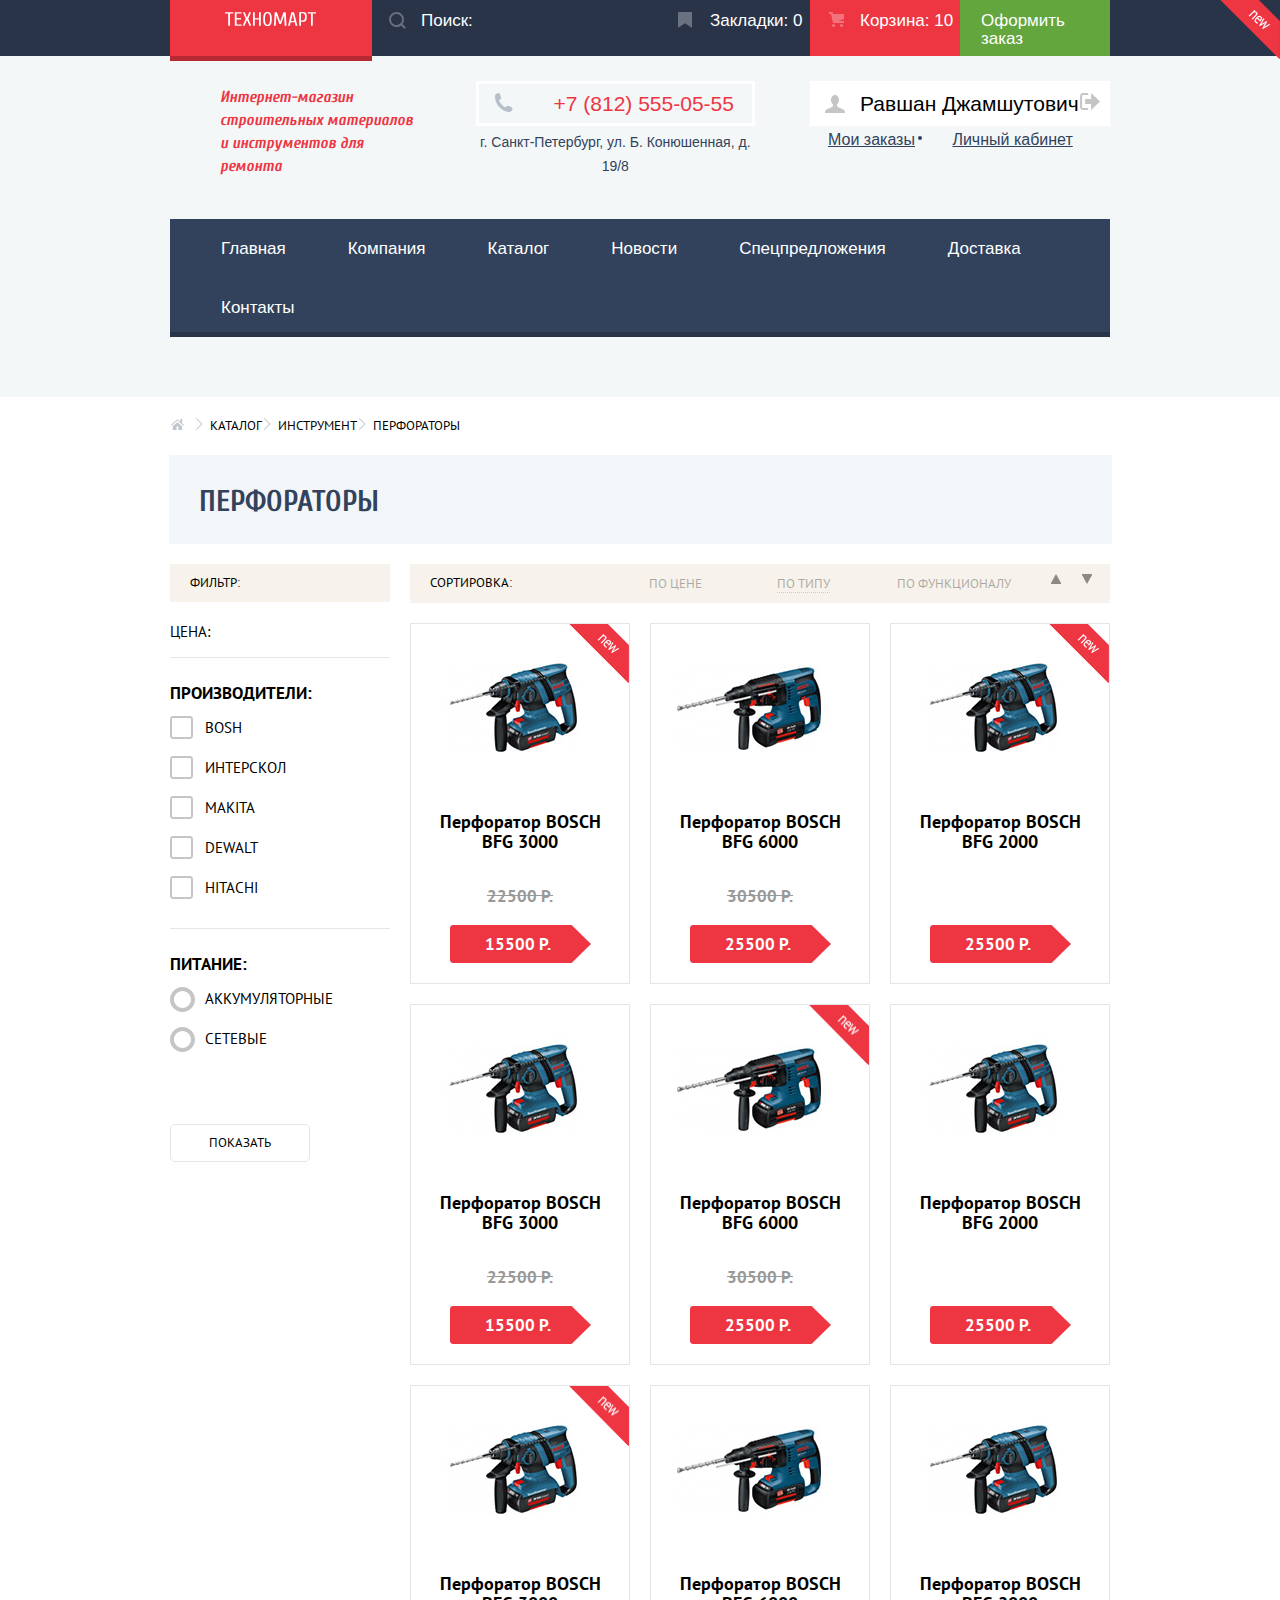
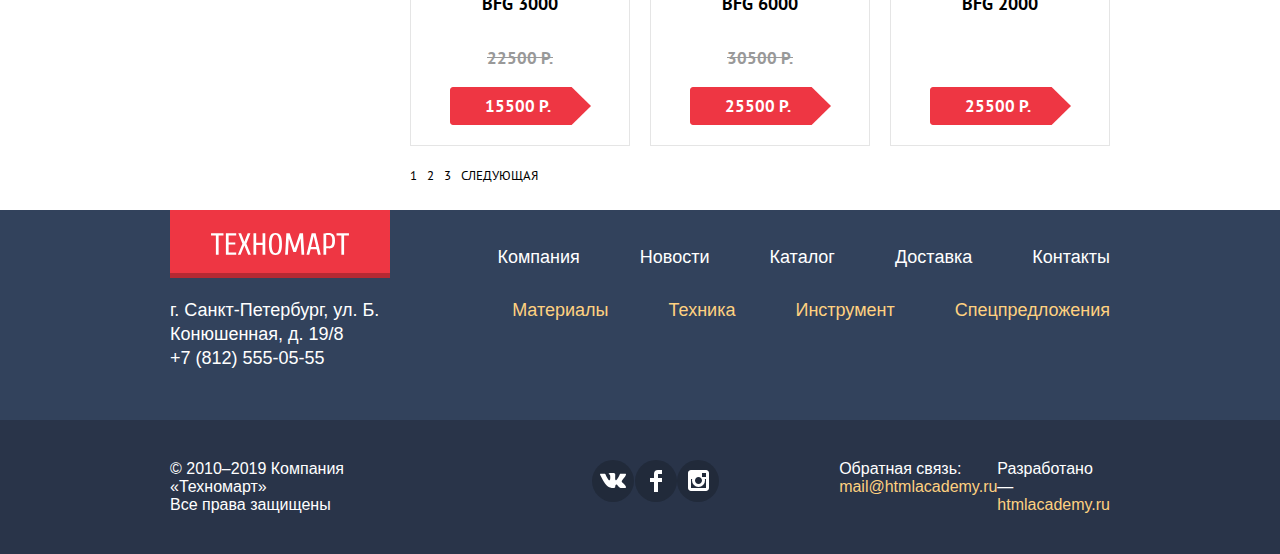
==== commit e0a57430: "customize checkbox" ====
--- a/catalog.html
+++ b/catalog.html
@@ -42,8 +42,9 @@
       <ul class="main_header_login">
         <li class="header_login_enter_btn active"><a href="#"><svg class="icon_user" xmlns="http://www.w3.org/2000/svg" width="20" height="18" viewBox="0 0 20 18"><path fill="#c5c5c5" d="M17.881 14.166c-2.144-.735-4.256-1.666-5.207-2.39-.657-.501-.77-1.618-.517-2.415 1.118-.903 1.864-2.477 1.864-4.278C14.021 2.276 12.221 0 10 0S5.979 2.276 5.979 5.083c0 1.801.746 3.374 1.863 4.277.253.798.141 1.915-.517 2.416-.95.724-3.063 1.654-5.207 2.39S0 18 0 18h20s.025-3.099-2.119-3.834z"/></svg>
 
-          Равшан Джамшутович <svg class="icon_logout" xmlns="http://www.w3.org/2000/svg" width="21" height="17" viewBox="0 0 21 17"><g fill="#c5c5c5"><path fill="#c5c5c5" d="M21 8.5L12.125 0v6h-6v5h6v6z"/><path fill="#c5c5c5" d="M3.106 13.952V3.048c.018-.376.171-1.057 1.01-1.057h5.027V0H4.116C1.938 0 1.112 1.81 1.087 3.027v10.946C1.112 15.189 1.938 17 4.116 17h5.027v-1.99H4.116c-.839 0-.992-.683-1.01-1.058z"/></g></svg>
+          Равшан Джамшутович
         </a></li>
+        <li class="icon_logout"><a href="#"><svg  xmlns="http://www.w3.org/2000/svg" width="21" height="17" viewBox="0 0 21 17"><g fill="#c5c5c5"><path fill="#c5c5c5" d="M21 8.5L12.125 0v6h-6v5h6v6z"/><path fill="#c5c5c5" d="M3.106 13.952V3.048c.018-.376.171-1.057 1.01-1.057h5.027V0H4.116C1.938 0 1.112 1.81 1.087 3.027v10.946C1.112 15.189 1.938 17 4.116 17h5.027v-1.99H4.116c-.839 0-.992-.683-1.01-1.058z"/></g></svg></a></li>
       </ul>
         <a class="my_orders" href="orders.html">Мои заказы</a>
         <a class="private_office" href="cabinet.html">Личный кабинет</a>
@@ -85,26 +86,53 @@
     <p class="filter_price_title">ЦЕНА:</p>
     <div id="slider-range"></div>
     <form action="https://echo.htmlacademy.ru" method="get" class="filter_brand_selection">
+      <div class="manufactured">
       <fieldset class="checkbox_goods">
         <legend>ПРОИЗВОДИТЕЛИ:</legend>
-        <input type="checkbox" name="bosh" id="bosh"/>
-        <label for="bosh">BOSH</label><br>
-        <input type="checkbox" name="interskol" id="interskol"/>
-        <label for="interskol">ИНТЕРСКОЛ</label><br>
-        <input type="checkbox" name="makita" id="makita"/>
-        <label for="makita">MAKITA</label><br>
-        <input type="checkbox" name="dewalt" id="dewalt"/>
-        <label for="bosh">DEWALT</label><br>
-        <input type="checkbox" name="hitachi" id="hitachi"/>
-        <label for="bosh">HITACHI</label>
+        <input  class="brand_input" type="checkbox" name="bosh" id="bosh"/>
+        <label for="bosh" class="check_brand">
+          <span class="check_box"></span>
+          <span>BOSH</span>
+        </label>
+        <input  class="brand_input" type="checkbox" name="interskol" id="interskol"/>
+        <label class="check_brand" for="interskol">
+          <span class="check_box"></span>
+          <span>ИНТЕРСКОЛ</span>
+        </label>
+        <input class="brand_input" type="checkbox" name="makita" id="makita"/>
+        <label class="check_brand" for="makita">
+          <span class="check_box"></span>
+          <span>MAKITA</span>
+        </label>
+        <input class="brand_input" type="checkbox" name="dewalt" id="dewalt"/>
+        <label class="check_brand" for="dewalt">
+          <span class="check_box"></span>
+          <span>DEWALT</span>
+        </label>
+        <input class="brand_input" type="checkbox" name="hitachi" id="hitachi"/>
+        <label class="check_brand" for="hitachi">
+          <span class="check_box"></span>
+          <span>HITACHI</span>
+        </label>
       </fieldset>
+      </div>
+      <div class="power">
       <fieldset class="radio_power">
         <legend>ПИТАНИЕ:</legend>
-        <input type="radio" name="battery" id="battery"   />
-        <label for="battery">АККУМУЛЯТОРНЫЕ</label> <br>
-        <input type="radio" name="electric" id="electric"  />
-        <label for="electric">СЕТЕВЫЕ</label>
+
+        <input class="power_input" type="radio" name="power" id="battery"/>
+        <label class="radio" for="battery">
+         <span class="radio_box"></span>
+        <span>АККУМУЛЯТОРНЫЕ</span>
+        </label>
+
+        <input class="power_input" type="radio" name="power" id="electric" />
+        <label class="radio" for="electric">
+          <span class="radio_box"></span>
+          <span>СЕТЕВЫЕ</span>
+        </label>
       </fieldset>
+      </div>
       <input type="submit" value="Показать" />
     </form>
 
@@ -351,8 +379,9 @@
 
 </footer>
 <div class="cart_popup">
-  <button  class="popup_close" type="button">Закрыть</button>
+
   <div class="cart_popup_content">
+    <button class="popup_close" type="button">Закрыть</button>
     <p>Товар добавлен в корзину!</p>
     <span class="cart_popup_mark_img"></span>
   </div>
--- a/css/style.css
+++ b/css/style.css
@@ -73,6 +73,10 @@
   box-shadow: 0px 20px 40px  rgba(0,0,0,0.75);
   border-top: 7px solid #ee3643;
   background-color: #fff;
+}
+
+.cart_popup_show{
+  display: block;
 
 }
 
@@ -608,7 +612,6 @@
 .main_header_login{
   display: flex;
   justify-content: space-between;
-  min-width: 280px;
   padding: 25px 0 0;
   margin: 0 0 0 auto;
 }
@@ -638,7 +641,6 @@
 .header_login_enter_btn{
   background-color: #fff;
   min-width: 96px;
-
   padding-left: 25px;
 }
 
@@ -1187,12 +1189,14 @@
   color: #000000;
   text-transform: uppercase;
 }
-.catalog_filters label{
+.catalog_filters{
   font-family: "PT Sans", Arial, sans-serif;
   font-size: 15px;
   line-height: 20px;
   color: #000000;
 }
+
+
 
 .filter_brand_selection input[type=submit] {
   width: 140px;
@@ -1205,6 +1209,8 @@
   font-family: 'PT Sans',Arial, sans-serif;
   font-size: 13px;
   line-height: 18px;
+  cursor: pointer;
+
 }
 
 /* Карточки каталога*/
@@ -1406,7 +1412,7 @@
 }
 
  .active {
-  width:275px;
+  width:244px;
    text-align: left;
 }
 
@@ -1419,11 +1425,18 @@
    color:#000;
  }
 .icon_logout {
-  position: absolute;
-  top:14px;
-  left:245px;
-}
-
+  background-color: #fff;
+  padding-right: 10px;
+}
+
+.icon_logout a:hover path{
+  fill: #32425c;
+}
+
+.icon_logout a:active path {
+  opacity: 0.3;
+
+}
 .icon_user{
   position: absolute;
   top:14px;
@@ -1431,7 +1444,7 @@
 
 }
 .header_login_enter_btn .header_login_active a{
-  color: #32425c;
+  color: red;
   text-decoration: underline;
 }
 
@@ -1444,21 +1457,95 @@
   opacity: 0.3;
 }
 
-.user_name::before{
-  content:"155rrrr5";
-  background: url(../img/svg/icon-user.svg) no-repeat center;
-  background-size: 20px 18px;
-  color: transparent;
-}
+
 .checkbox_goods,.radio_power {
   border:0 none;
-  margin-left: 0;
-  padding-left:0;
+  margin: 0;
+  padding:0;
+
+
+}
+
+.manufactured, .power{
+  border-top:1px solid #e5e5e5;
+  padding: 20px 0 10px 0;
+
+
+}
+.radio_power{
+  margin-bottom: 45px;
+
+}
+.checkbox_goods legend, .radio_power legend{
+  margin-bottom: 10px;
+}
+
+.brand_input, .power_input {
+  position: absolute;
+  width: 1px;
+  height: 1px;
+  overflow: hidden;
+  clip: rect(0,0,0,0);
+}
+
+
+.check_brand, .radio_power label {
+  display: block;
+  margin-left: 35px;
+  margin-bottom: 20px;
   position: relative;
 }
-.checkbox_goods input[type="checkbox"], .radio_power  input[type="radio"] {
-
-}
+
+.check_box {
+   position: absolute;
+   width: 27px;
+   height: 23px;
+   background-image: url(../img/svg/checkbox-off.svg);
+   margin-left: -35px;
+   background-repeat: no-repeat;
+   top:-2px;
+   left:0;
+ }
+
+.radio_box {
+  position: absolute;
+  width: 25px;
+  height: 25px;
+  background-image: url(../img/svg/radio-off.svg);
+  margin-left: -35px;
+  background-repeat: no-repeat;
+  top:-2px;
+  left:0;
+}
+
+.brand_input:checked + * .check_box {
+  background-image: url(../img/svg/checkbox-on.svg);
+  width: 27px;
+  height: 23px;
+}
+
+.power_input:checked + * .radio_box{
+  background-image: url(../img/svg/radio-on.svg);
+  width:25px;
+  height: 25px;
+}
+
+.brand_input:disabled + * .check_box +span{
+  opacity: 0.4;
+}
+
+.power_input:disabled + * .radio_box +span{
+  opacity: 0.4;
+}
+
+.brand_input:disabled + * .check_box{
+  opacity: 0.3;
+}
+
+.power_input:disabled + * .radio_box{
+  opacity: 0.3;
+}
+
 
 
 .continue_btn {
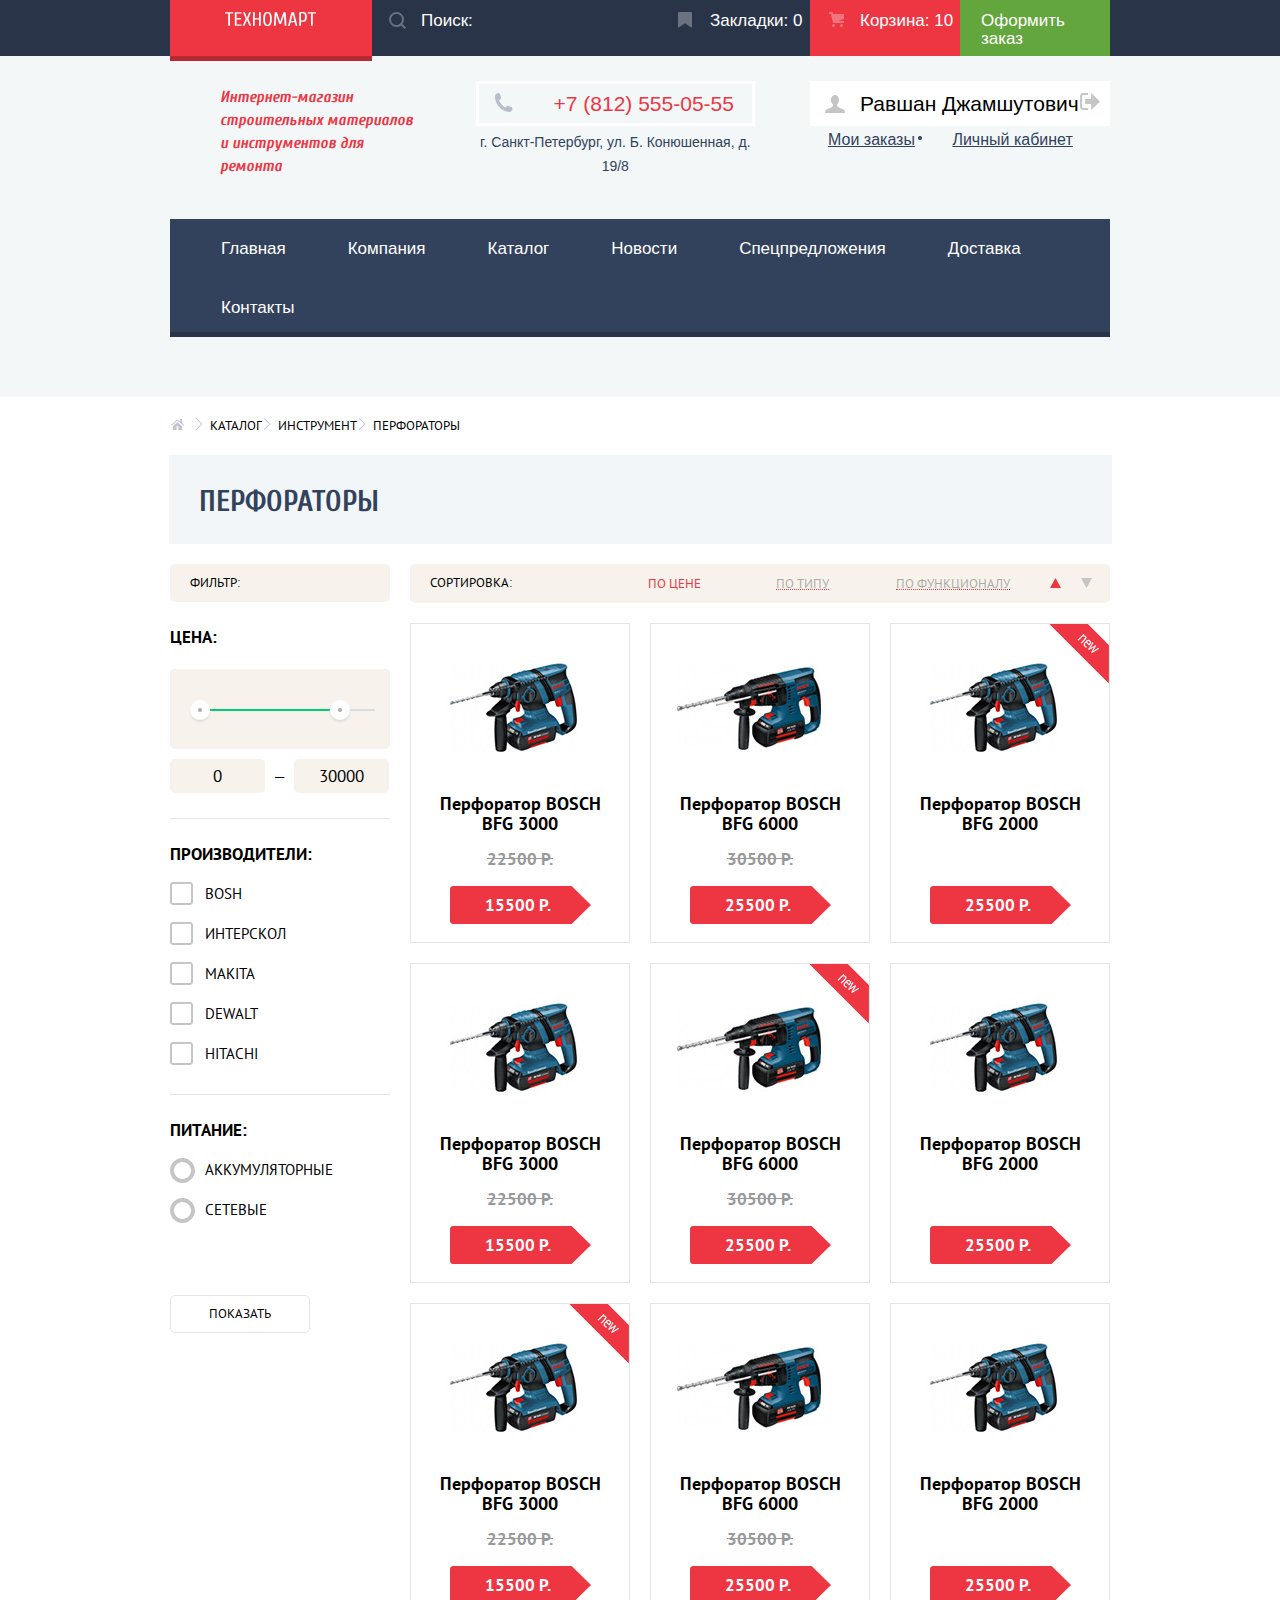
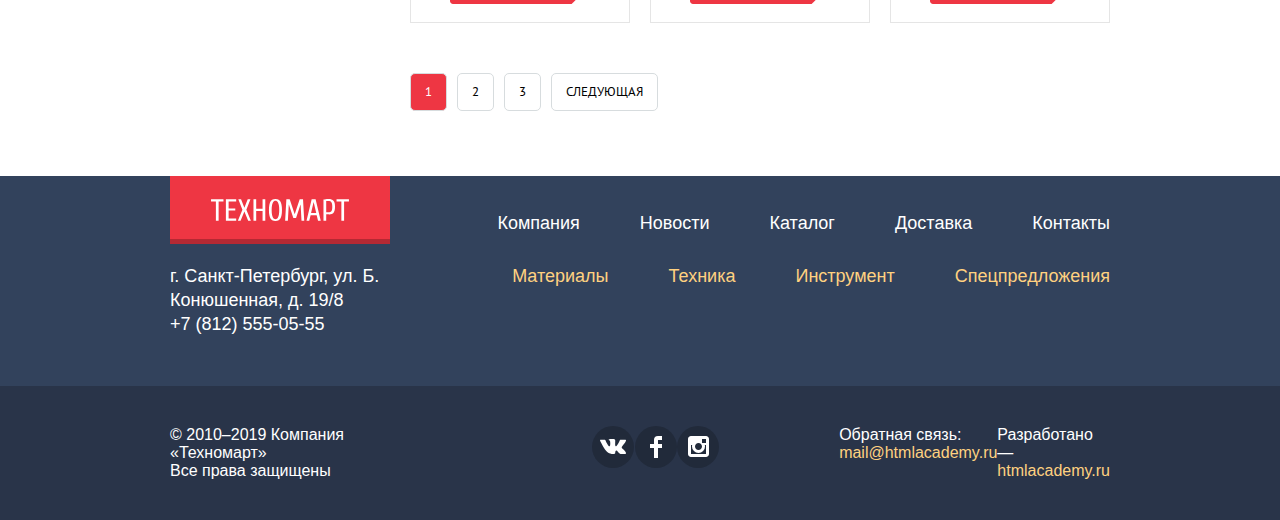
==== commit 5507bf4a: "add offers for index.html" ====
--- a/catalog.html
+++ b/catalog.html
@@ -84,7 +84,26 @@
     фильтр:
     </div>
     <p class="filter_price_title">ЦЕНА:</p>
-    <div id="slider-range"></div>
+    <div class="price_range">
+
+      <div  class="slider_range">
+        <div class="range_control">
+          <div class="range">
+
+          </div>
+          <div class="active_range"></div>
+        </div>
+        <div class="circle circle_left"></div>
+        <div class="circle circle_right"></div>
+      </div>
+      <label class="min_price">
+        <input name="price" type="text" value="0">
+      </label>
+      <span>&mdash;</span>
+      <label class="max_price">
+        <input name="price" type="text" value="30000">
+      </label>
+    </div>
     <form action="https://echo.htmlacademy.ru" method="get" class="filter_brand_selection">
       <div class="manufactured">
       <fieldset class="checkbox_goods">
@@ -142,11 +161,12 @@
     <div class="catalog_sorting">
       <div class="title_sorting"><span>сортировка:</span>  </div>
       <ul class="catalog_sorting_items">
-        <li class="sorting_item "><a href="#">по цене</a></li>
+        <li class="sorting_item sorting_item_active"><a href="#">по цене</a></li>
         <li class="sorting_item"><a href="#">по типу</a></li>
         <li class="sorting_item"><a href="#">по функционалу</a></li>
-        <li class="icon_dir up"></li>
-        <li class="icon_dir down"></li>
+        <li class="icon_dir_up_active icon_dir_up"><svg xmlns="http://www.w3.org/2000/svg" width="11" height="10" viewBox="0 0 11 10"><path fill="#231F20" d="M5.5 0L0 10h11z"/></svg>
+        </li>
+        <li class="icon_dir_down"><svg xmlns="http://www.w3.org/2000/svg" width="11" height="10" viewBox="0 0 11 10"><path fill="#231F20" d="M5.5 10L0 0h11"/></svg></li>
       </ul>
 
     </div>
@@ -157,7 +177,7 @@
       <div class="goods_card_content">
       <div class="goods_img">
         <span class="overlay_new"></span>
-      <img src="img/content/perforator-2.jpg" alt="Перфоратор BOSCH BFG 3000" class="goods_card_img" width="218" height="170">
+        <img src="img/content/perforator-2.jpg" alt="Перфоратор BOSCH BFG 3000" class="goods_card_img" width="218" height="170">
         <div class="goods_buttons">
       <a href="#" class="goods_btn_cart">КУПИТЬ</a>
       <a href="#" class="goods_btn_bookmark">В ЗАКЛАДКИ</a>
@@ -191,11 +211,10 @@
 
     <li class="goods_card">
       <div class="goods_card_content">
-
-      <div class="goods_img">
-        <img src="img/content/perforator-4.jpg" alt="Перфоратор BOSCH BFG 2000" class="goods_card_img" width="218" height="170">
-        <span class="overlay_new"></span>
-        <div class="goods_buttons">
+        <div class="goods_img">
+          <span class="overlay_new  overlay_new_show" ></span>
+            <img src="img/content/perforator-4.jpg" alt="Перфоратор BOSCH BFG 2000" class="goods_card_img" width="218" height="170">
+          <div class="goods_buttons">
           <a href="#" class="goods_btn_cart">КУПИТЬ</a>
           <a href="#" class="goods_btn_bookmark">В ЗАКЛАДКИ</a>
         </div>
@@ -211,8 +230,8 @@
 
     <li class="goods_card">
       <div class="goods_card_content">
-      <img src="img/content/new-flag.png" alt="Новинка" class="goods_new_flag" width="60" height="59" hidden>
-        <div class="goods_img">
+        <div class="goods_img">
+          <span class="overlay_new"></span>
       <img src="img/content/perforator-2.jpg" alt="Перфоратор BOSCH BFG 3000" class="goods_card_img" width="218" height="170">
           <div class="goods_buttons">
             <a href="#" class="goods_btn_cart">КУПИТЬ</a>
@@ -229,11 +248,10 @@
 
     <li class="goods_card">
       <div class="goods_card_content">
-
-      <div class="goods_img">
+        <div class="goods_img">
+          <span class="overlay_new overlay_new_show"></span>
         <img src="img/content/perforator-3.jpg" alt="Перфоратор BOSCH BFG 6000" class="goods_card_img" width="218" height="170">
-        <img class="overlay_new" src="img/content/new-flag.png" alt="Новинка" class="goods_new_flag" width="60" height="60">
-        <div class="goods_buttons">
+          <div class="goods_buttons">
           <a href="#" class="goods_btn_cart">КУПИТЬ</a>
           <a href="#" class="goods_btn_bookmark">В ЗАКЛАДКИ</a>
         </div>
@@ -248,9 +266,9 @@
 
     <li class="goods_card">
       <div class="goods_card_content">
-      <img src="img/content/new-flag.png" alt="Новинка" class="goods_new_flag" width="60" height="59" hidden>
-      <div class="goods_img">
-      <img src="img/content/perforator-4.jpg" alt="Перфоратор BOSCH BFG 2000" class="goods_card_img" width="218" height="170">
+        <div class="goods_img">
+          <span class="overlay_new"></span>
+          <img src="img/content/perforator-4.jpg" alt="Перфоратор BOSCH BFG 2000" class="goods_card_img" width="218" height="170">
         <div class="goods_buttons">
           <a href="#" class="goods_btn_cart">КУПИТЬ</a>
           <a href="#" class="goods_btn_bookmark">В ЗАКЛАДКИ</a>
@@ -266,11 +284,10 @@
 
     <li class="goods_card">
       <div class="goods_card_content">
-
-      <div class="goods_img">
-        <img src="img/content/perforator-2.jpg" alt="Перфоратор BOSCH BFG 3000" class="goods_card_img" width="218" height="170">
-        <img class="overlay_new" src="img/content/new-flag.png" alt="Новинка" class="goods_new_flag" width="60" height="60">
-        <div class="goods_buttons">
+        <div class="goods_img">
+          <span class="overlay_new overlay_new_show"></span>
+          <img src="img/content/perforator-2.jpg" alt="Перфоратор BOSCH BFG 3000" class="goods_card_img" width="218" height="170">
+          <div class="goods_buttons">
           <a href="#" class="goods_btn_cart">КУПИТЬ</a>
           <a href="#" class="goods_btn_bookmark">В ЗАКЛАДКИ</a>
         </div>
@@ -285,9 +302,9 @@
 
     <li class="goods_card">
       <div class="goods_card_content">
-      <img src="img/content/new-flag.png" alt="Новинка" class="goods_new_flag" width="60" height="59" hidden>
-      <div class="goods_img">
-      <img src="img/content/perforator-3.jpg" alt="Перфоратор BOSCH BFG 6000" class="goods_card_img" width="218" height="170">
+        <div class="goods_img">
+          <span class="overlay_new"></span>
+          <img src="img/content/perforator-3.jpg" alt="Перфоратор BOSCH BFG 6000" class="goods_card_img" width="218" height="170">
         <div class="goods_buttons">
           <a href="#" class="goods_btn_cart">КУПИТЬ</a>
           <a href="#" class="goods_btn_bookmark">В ЗАКЛАДКИ</a>
@@ -304,9 +321,9 @@
 
     <li class="goods_card">
       <div class="goods_card_content">
-      <img src="img/content/new-flag.png" alt="Новинка" class="goods_new_flag" width="60" height="59" hidden>
-      <div class="goods_img">
-      <img src="img/content/perforator-4.jpg" alt="Перфоратор BOSCH BFG 2000" class="goods_card_img" width="218" height="170">
+        <div class="goods_img">
+          <span class="overlay_new"></span>
+          <img src="img/content/perforator-4.jpg" alt="Перфоратор BOSCH BFG 2000" class="goods_card_img" width="218" height="170">
         <div class="goods_buttons">
           <a href="#" class="goods_btn_cart">КУПИТЬ</a>
           <a href="#" class="goods_btn_bookmark">В ЗАКЛАДКИ</a>
--- a/css/style.css
+++ b/css/style.css
@@ -818,6 +818,151 @@
   margin-top: 40px;
 }
 
+/*Offers*/
+
+.offers{
+  width: 940px;
+  margin: 0 auto;
+  display: flex;
+  flex-wrap: wrap;
+  justify-content: space-between;
+  margin-top: 60px;
+}
+
+.right_flex{
+  display: flex;
+  justify-content: space-between;
+  flex-wrap: wrap;
+  flex-direction: column;
+
+}
+.holder{
+  width: 300px;
+  height: 103px;
+  position: relative;
+  padding-top: 20px;
+  margin-bottom: 20px;
+
+}
+
+.holder p{
+  margin-top: 0;
+  margin-left: 25px;
+  margin-bottom: 20px;
+  font-family: 'Cuprum', Arial, sans-serif;
+  font-size: 24px;
+  font-weight: bold;
+  line-height: 30px;
+  color: #fff;
+
+}
+
+.holder .btn {
+  background-color: rgba(0,0,0,0.1);
+}
+
+.holder .btn:hover {
+  background-color: rgba(0,0,0,0.2);
+}
+
+.holder .btn:active {
+  background-color: rgba(0,0,0,0.3);
+}
+.holder a{
+  display: inline-block;
+  text-transform: uppercase;
+  color: #fff;
+  width: 135px;
+  margin-left: 25px;
+  padding: 10px 0px;
+}
+
+.materials {
+  background: #ffbf47 url(../img/svg/icon-1.svg) no-repeat 210px 25px;
+}
+.instrument{
+  background: #3bbce3 url(../img/svg/icon-2.svg) no-repeat 210px 25px;
+}
+
+.technicals{
+  background: #dc91d8 url(../img/svg/icon-3.svg) no-repeat 210px 25px;
+}
+
+.discount{
+  background: #8ed78f url(../img/svg/icon-4.svg) no-repeat 210px 25px;
+}
+
+.delivery {
+  background: #ffc047 url(../img/svg/icon-5.svg) no-repeat 210px 25px;
+
+}
+.offers_slider {
+  width: 620px;
+}
+
+.slide{
+  position: relative;
+  display: none;
+}
+.slide_show{
+  display: block;
+}
+
+.offers_slider h2{
+  position: absolute;
+  color: #fff;
+  font-size: 36px;
+  line-height: 36px;
+  font-weight: bold;
+  text-transform: uppercase;
+  margin: 0;
+  left: 25px;
+  top: 25px;
+}
+
+.offers_slider p {
+  position: absolute;
+  color: #fff;
+  font-family: 'Cuprum', Arial, sans-serif;
+  font-size: 18px;
+  line-height: 24px;
+  left: 25px;
+  top:45px;
+}
+
+.offers_slider a{
+  position: absolute;
+  bottom:25px;
+  left:25px;
+  width: 195px;
+  text-transform: uppercase;
+  padding: 10px 0;
+
+}
+.button{
+  position: absolute;
+  background-color: transparent;
+  border: transparent;
+  cursor: pointer;
+
+}
+.slider_button_back{
+  position: absolute;
+  background: url(../img/svg/icon-left.svg) no-repeat;
+  width: 22px;
+  height: 40px;
+  top: 115px;
+  left: 25px;
+}
+
+.slider_button_next{
+  position: absolute;
+  background: url(../img/svg/icon-right.svg) no-repeat;
+  width: 22px;
+  height: 40px;
+  top: 115px;
+  right: 25px;
+}
 
 
 .footer_logo{
@@ -967,22 +1112,7 @@
   background-color: #ee3643;
 
 }
-.vk{
-  background-image: url(../img/svg/icon-vk.svg);
-  background-repeat: no-repeat;
-  background-position: center;
-}
-.fb{
-  background-image: url(../img/svg/icon-fb.svg);
-  background-repeat: no-repeat;
-  background-position: center;
-}
-
-.insta{
-  background-image: url(../img/svg/icon-insta.svg);
-  background-repeat: no-repeat;
-  background-position: center;
-}
+
 .footer_feedback{
   margin-left: 120px;
 
@@ -1016,7 +1146,6 @@
 
 
 
-
 .footer_developer_site a:active{
   color: #ee3643;
   text-decoration: none;
@@ -1026,6 +1155,9 @@
   width:940px;
   margin: 0 auto;
 }
+
+
+
 
 /*Каталог*/
 /*Breadcrumbs*/
@@ -1070,6 +1202,93 @@
   line-height: 18px;
   margin-bottom: 20px;
   padding: 10px 0px 10px 20px;
+  border-radius: 5px;
+}
+
+
+
+.slider_range{
+  background-color: #f7f3ec;
+  border-radius: 5px;
+  height: 80px;
+  margin-bottom: 10px;
+  position: relative;
+}
+.range_control{
+  position: relative;
+}
+.range {
+  position: absolute;
+  height: 2px;
+  background: #d7dcde;
+  width: 75%;
+  top: 40px;
+  left: 40px;
+
+}
+
+.active_range{
+  position: absolute;
+  height: 2px;
+  background: #00ca74;
+  width: 60%;
+  top: 40px;
+  left: 40px;
+
+}
+
+.line-range {
+  height: 2px;
+  background: #00ca74;
+  width: 90%;
+}
+
+
+.circle {
+  position: absolute;
+  top: 31px;
+  left: 20px;
+  width: 4px;
+  height: 4px;
+  border: 8px solid #fff;
+  background: #ababab;
+  border-radius: 50%;
+  cursor: pointer;
+  box-shadow: 0 2px 2px 0 #e0ddd8;
+}
+.circle_right {
+  left: 160px;
+}
+
+.price_range input {
+  border: none;
+  width: 85px;
+  min-width: 50px;
+  padding: 8px 5px;
+  font-size: 17px;
+  line-height: 18px;
+  text-align: center;
+  border-radius: 5px;
+  background-color: #f7f3ec;
+  margin-bottom: 25px;
+}
+.max_price {
+  margin-right: 0;
+}
+
+.price_range  span {
+  padding: 0 4px;
+  font-size: 16px;
+  line-height: 18px;
+}
+
+.filter_price_title {
+  font-family: "PT Sans", Arial, sans-serif;
+  font-size: 17px;
+  font-weight: bold;
+  line-height: 30px;
+  text-transform: uppercase;
+
 }
 .catalog_sorting{
   width: 700px;
@@ -1078,19 +1297,18 @@
   display: flex;
   justify-content: space-between;
   margin-bottom: 20px;
+  border-radius: 5px;
 }
 .title_sorting{
   font-family: "PT Sans", Arial, sans-serif;
   font-size: 13px;
   line-height: 18px;
   padding: 10px 0 10px 20px;
-
-
 }
 .catalog_sorting_items{
   list-style: none;
   display: flex;
-padding: 0;
+  padding: 0;
   margin: 0 18px 0 0;
 }
 
@@ -1113,6 +1331,7 @@
 
 .catalog_sorting_items li:first-child {
   margin-right: 75px;
+  color: #ee3643;
 
 }
 
@@ -1120,11 +1339,7 @@
   margin-right: 67px;
 
 }
-.catalog_sorting_items li:nth-child(2) a{
-  border-bottom: 1px dotted rgba(238, 54,67, 1);
-
-
-}
+
 
 .catalog_sorting_items a{
   font-family: "PT Sans", Arial, sans-serif;
@@ -1135,25 +1350,72 @@
 }
 
 
-.icon_dir{
+.sorting_item{
+  position: relative;
+}
+
+.sorting_item_active a{
+  color: #ee3643;
+  opacity: 1;
+
+}
+
+
+.sorting_item:not(:first-child)::before{
+   content: "";
+   position: absolute;
+   opacity: 1;
+   width:100%;
+   height: 1px;
+   border-top: 1px dotted #ee3643;
+   background-repeat: repeat;
+   top:25px;
+ }
+
+.sorting_item_active::before{
+  content: "";
+  position: absolute;
+  opacity: 1;
+  width:100%;
+  height: 1px;
+
+  background-repeat: repeat;
+  top:25px;
+}
+
+.sorting_item:hover::before{
+  border-top: 1px solid #ee3643;
+
+}
+
+.sorting_item a:hover{
+  opacity: 1;
+}
+.icon_dir_up{
+  background-size: 10px 10px;
+  fill: #c5c5c5;
   background: transparent no-repeat center;
   width: 10px;
   height: 10px;
 }
 
-.up{
+.icon_dir_down path{
   background-size: 10px 10px;
-  background: url(../img/svg/icon-up-dir.svg) no-repeat center;
-  opacity: 0.5;
-}
-
-.down{
-  background-size: 10px 10px;
-  background: url(../img/svg/icon-down-dir.svg) no-repeat center;
-  opacity: 0.5;
-}
-
-
+  fill: #c5c5c5;
+  background: transparent no-repeat center;
+  width: 10px;
+  height: 10px;
+
+}
+
+.icon_dir_up:hover, .icon_dir_down:hover svg path{
+ fill: #231F20;
+}
+
+.icon_dir_up_active path {
+  fill:#ee3643;
+  opacity: 1;
+}
 
 
 
@@ -1173,6 +1435,7 @@
   margin: 0 auto;
   display: flex;
   justify-content: space-between;
+
 }
 
 /* Фильтр каталога*/
@@ -1215,6 +1478,12 @@
 
 /* Карточки каталога*/
 
+h3 .goods_title{
+  padding: 0;
+
+
+}
+
 .catalog_goods_list{
   padding: 0;
   margin: 0;
@@ -1243,6 +1512,7 @@
   flex-grow: 1;
   display: flex;
   flex-direction: column;
+  position: relative;
 }
 .goods_prices{
   margin-top: auto;
@@ -1260,13 +1530,19 @@
 .goods_card h3{
   font-size: 18px;
   line-height: 20px;
-}
+  padding: 0;
+  margin: 0;
+}
+
+
 
 
 .goods_old_price{
   font-size: 17px;
   line-height: 18px;
   color: #999;
+  padding: 0;
+  margin: 0;
 }
 
 .goods_price{
@@ -1275,6 +1551,7 @@
   line-height: 18px;
   color: #fff;
   padding: 13px 40px 13px 36px;
+  margin: 15px 0 15px 0;
 
 }
 
@@ -1367,16 +1644,18 @@
 }
 
  .overlay_new {
+   display: none;
   position:absolute;
   top: 0;
   right:0;
-  background-image: url(../img/content/new-flag.png);
-   background-repeat: no-repeat;
-  width: 60px;
-  height: 60px;
-}
-
- .new_hidden{
+   background: url(../img/content/new-flag.png) no-repeat;
+   width: 60px;
+   height: 60px;
+}
+
+ .overlay_new_show{
+   display: block;
+
  }
 
 .goods_buttons{
@@ -1394,14 +1673,21 @@
 }
 
 .pagination_list{
+  display: flex;
+  flex-wrap: wrap;
   padding: 0;
   margin: 0;
   list-style: none;
-  display: flex;
+  margin-bottom: 40px;
+  margin-top: 30px;
 }
 
 .pagination_list li{
   margin-right: 10px;
+}
+
+.pagination_list:last-child{
+  margin-right: 0px;
 }
 .pagination_item  a{
   font-family: 'PT Sans', Arial, sans-serif;
@@ -1409,6 +1695,26 @@
   line-height: 1.38;
   color: #000000;
   text-transform: uppercase;
+  display: block;
+  padding: 9px 14px;
+  border: 1px solid #d7dcde;
+  background-color: #fff;
+  border-radius: 5px;
+}
+
+.pagination_item a:hover {
+  border: 1px solid #bdc6ca;
+}
+
+.pagination_item a:active{
+border: 1px solid #ee3643;
+
+}
+
+.pagination-item-current a {
+  background-color: #ee3643;
+  color: #fff;
+
 }
 
  .active {
@@ -1477,7 +1783,7 @@
 
 }
 .checkbox_goods legend, .radio_power legend{
-  margin-bottom: 10px;
+  margin-bottom: 15px;
 }
 
 .brand_input, .power_input {
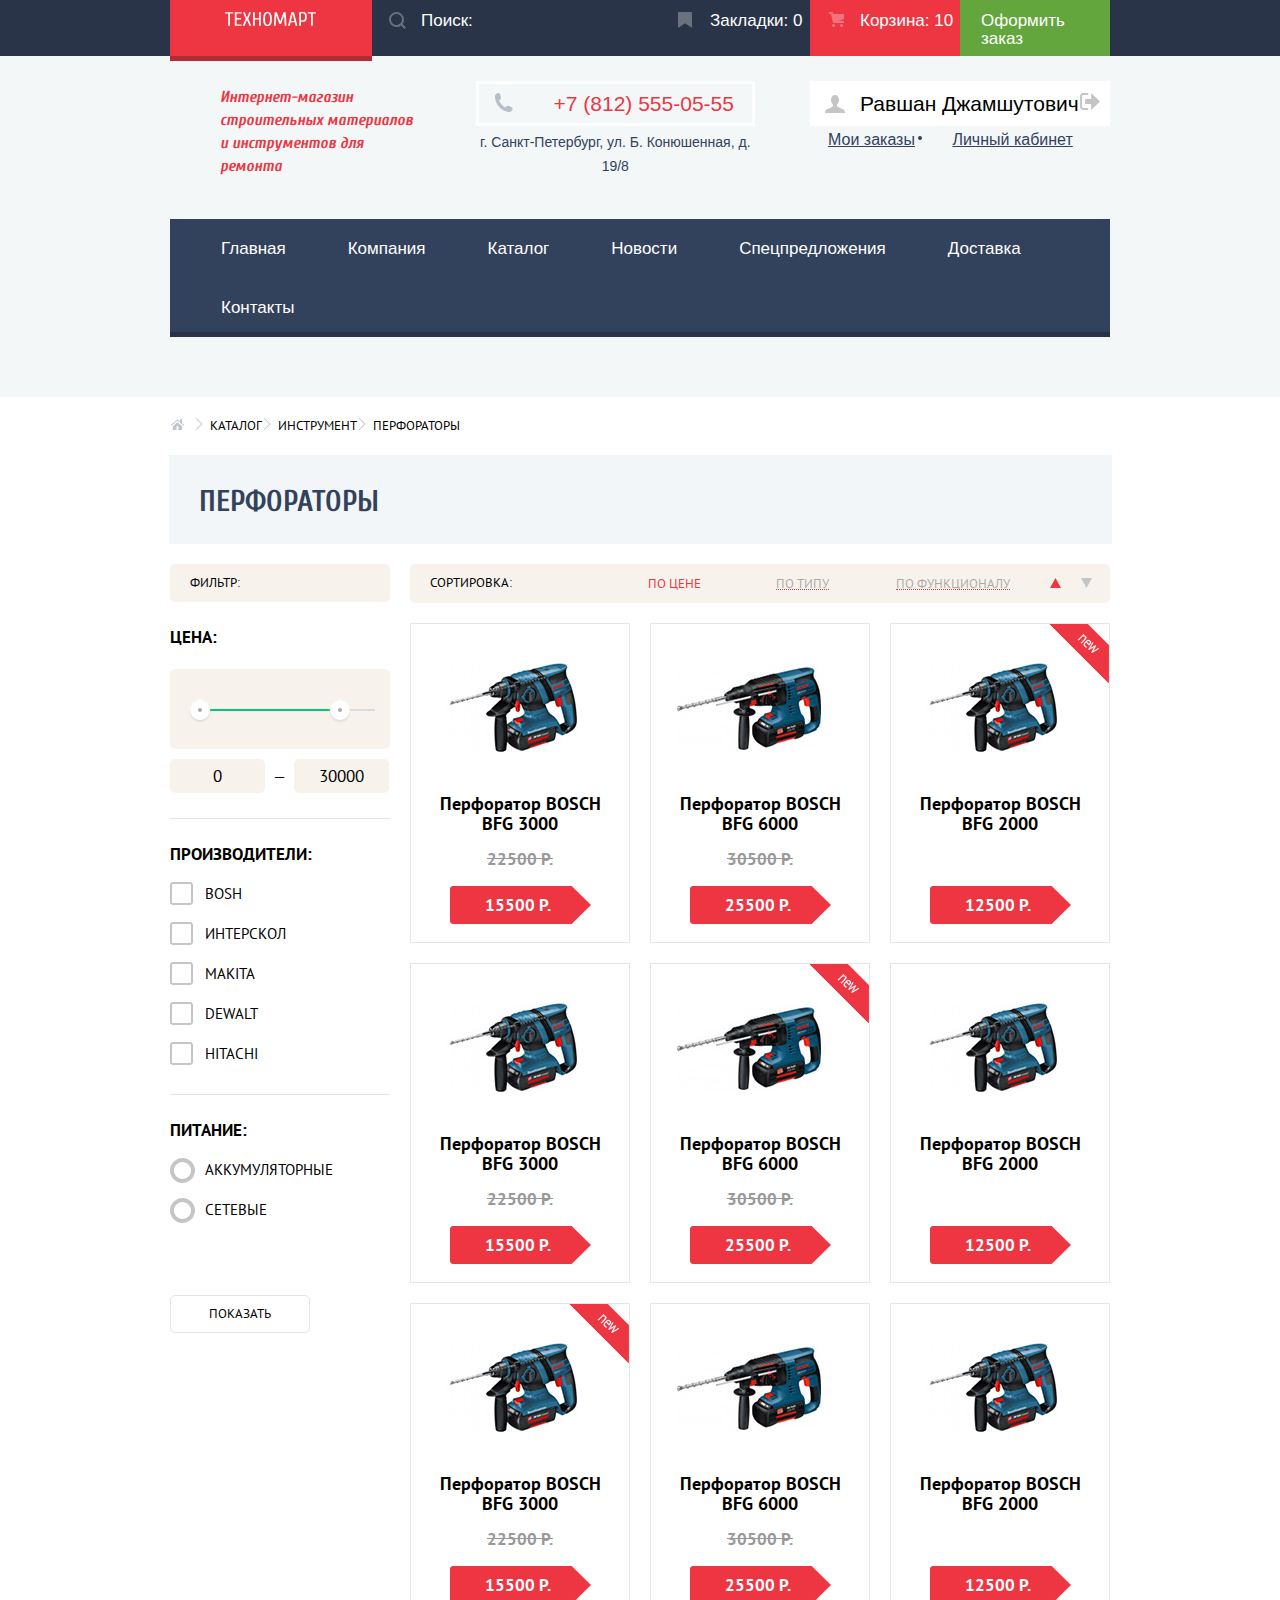
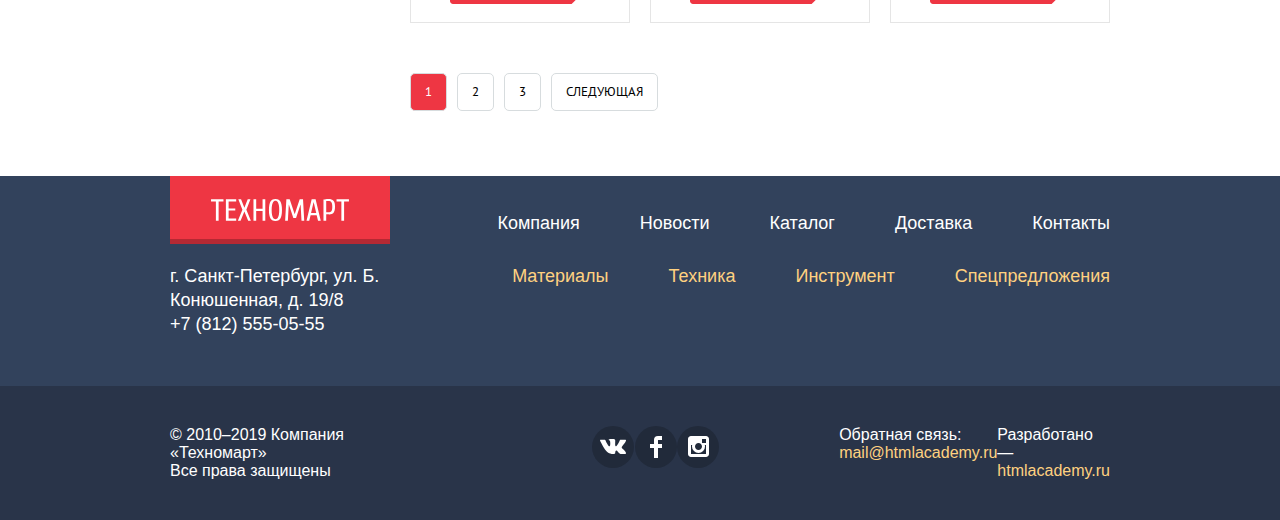
==== commit 62a32d89: "add services" ====
--- a/catalog.html
+++ b/catalog.html
@@ -186,7 +186,7 @@
         <h3 class="goods_title">Перфоратор BOSCH <br>BFG 3000</h3>
       </div>
       <div class="goods_prices">
-      <p class="goods_old_price">22500 Р.</p>
+      <p class="goods_old_price goods_old_price_show">22500 Р.</p>
       <p class="goods_price">15500 Р.</p>
       </div>
     </li>
@@ -204,7 +204,7 @@
       <h3 class="goods_title">Перфоратор BOSCH <br>BFG 6000</h3>
       </div>
       <div class="goods_prices">
-      <p class="goods_old_price">30500 Р.</p>
+      <p class="goods_old_price goods_old_price_show">30500 Р.</p>
       <p class="goods_price">25500 Р.</p>
       </div>
     </li>
@@ -223,8 +223,8 @@
  <h3 class="goods_title">Перфоратор BOSCH <br>BFG 2000</h3>
       </div>
       <div class="goods_prices">
-        <p class="goods_old_price" hidden>30500 Р.</p>
-        <p class="goods_price">25500 Р.</p>
+        <p class="goods_old_price">30500 Р.</p>
+        <p class="goods_price">12500 Р.</p>
       </div>
     </li>
 
@@ -241,7 +241,7 @@
       <h3 class="goods_title">Перфоратор BOSCH <br> BFG 3000</h3>
       </div>
       <div class="goods_prices">
-      <p class="goods_old_price">22500 Р.</p>
+      <p class="goods_old_price goods_old_price_show">22500 Р.</p>
       <p class="goods_price">15500 Р.</p>
       </div>
     </li>
@@ -259,7 +259,7 @@
       <h3 class="goods_title">Перфоратор BOSCH <br> BFG 6000</h3>
       </div>
       <div class="goods_prices">
-      <p class="goods_old_price">30500 Р.</p>
+      <p class="goods_old_price goods_old_price_show">30500 Р.</p>
       <p class="goods_price">25500 Р.</p>
       </div>
     </li>
@@ -277,8 +277,8 @@
       <h3 class="goods_title">Перфоратор BOSCH <br> BFG 2000</h3>
       </div>
       <div class="goods_prices">
-      <p class="goods_old_price" hidden>30500 Р.</p>
-      <p class="goods_price">25500 Р.</p>
+      <p class="goods_old_price">30500 Р.</p>
+      <p class="goods_price">12500 Р.</p>
       </div>
     </li>
 
@@ -295,7 +295,7 @@
       <h3 class="goods_title">Перфоратор BOSCH <br> BFG 3000</h3>
       </div>
       <div class="goods_prices">
-      <p class="goods_old_price">22500 Р.</p>
+      <p class="goods_old_price goods_old_price_show">22500 Р.</p>
       <p class="goods_price">15500 Р.</p>
       </div>
     </li>
@@ -314,7 +314,7 @@
       <h3 class="goods_title">Перфоратор BOSCH <br>BFG 6000</h3>
       </div>
       <div class="goods_prices">
-      <p class="goods_old_price">30500 Р.</p>
+      <p class="goods_old_price goods_old_price_show">30500 Р.</p>
       <p class="goods_price">25500 Р.</p>
       </div>
     </li>
@@ -332,8 +332,8 @@
       <h3 class="goods_title">Перфоратор BOSCH <br> BFG 2000</h3>
       </div>
       <div class="goods_prices">
-      <p class="goods_old_price" hidden>30500 Р.</p>
-      <p class="goods_price">25500 Р.</p>
+      <p class="goods_old_price">30500 Р.</p>
+      <p class="goods_price">12500 Р.</p>
       </div>
     </li>
 
--- a/css/style.css
+++ b/css/style.css
@@ -773,6 +773,7 @@
   border-radius: 5px;
   cursor: pointer;
   text-decoration: none;
+  text-transform: uppercase;
 }
 .btn:hover {
   background-color: #ca2c37;
@@ -965,6 +966,217 @@
 }
 
 
+/*Popular goods*/
+
+.popular_goods_head, .popular_brands_head{
+  background-color: #f9f5f0;
+  display: flex;
+  justify-content: space-between;
+  margin-bottom: 20px;
+
+}
+.popular_goods_head h2, .popular_brands_head h2{
+  font-family: 'Cuprum', Arial, sans-serif;
+  font-size: 30px;
+  line-height: 1;
+  color: #32425c;
+  text-transform: uppercase;
+  margin: auto 0 auto 30px;
+}
+
+.all_popular_goods, .all_popular_brands{
+  padding: 10px 55px;
+  height:18px;
+  margin-top: 25px;
+  margin-bottom: 25px;
+  margin-right: 30px;
+}
+
+.all_popular_goods a, .all_popular_brands a {
+  text-decoration: none;
+}
+
+.brand_box_list{
+  padding: 0;
+  margin: 0;
+  list-style: none;
+  display: flex;
+  flex-wrap: wrap;
+
+}
+
+.brand_box_item{
+  width: 218px;
+  height: 145px;
+  border: solid 1px #eaeaea;
+  background-color: #ffffff;
+  margin-right: 20px;
+  margin-bottom: 20px;
+  display: flex;
+  justify-content: center;
+  align-items: center;
+}
+
+.brand_box_item:nth-child(4n){
+  margin-right: 0;
+}
+
+.brand_box_item:hover {
+  box-shadow:0 10px 25px 0 rgba(41,52,73,0.5);
+}
+
+.brand_box_item:active {
+  box-shadow:0 4px 10px 0 rgba(41,52,73,0.5);
+
+}
+.brand_box_item:active{
+  opacity: 0.3;
+  box-shadow:0 4px 10px 0 rgba(41,52,73,0.8);
+}
+
+/*Services*/
+
+.services {
+  background-color: #f4f7f9;
+  padding-top: 60px;
+}
+.services h2{
+  font-family: 'Cuprum',Arial, sans-serif;
+  font-size: 30px;
+  line-height: 30px;
+  text-transform: uppercase;
+  color: #000;
+  margin: 0 0 40px;
+
+}
+
+.services p{
+  font-family: 'PT Sans', Arial, sans-serif;
+  font-size: 13px;
+  line-height: 24px;
+  margin: 0;
+  padding: 0;
+}
+
+.services_wrapper{
+  display: flex;
+  height: auto;
+  padding-bottom: 100px;
+  padding-top: 70px;
+  position: relative;
+}
+
+.services_block{
+  position: relative;
+}
+
+
+
+.services_check_input{
+  position: absolute;
+  width: 1px;
+  height: 1px;
+  overflow: hidden;
+  clip: rect(0,0,0,0);
+}
+
+.services_control label{
+  display: block;
+  background-color: #32425c;
+  color: #fff;
+  min-width: 80px;
+  font-family: 'Cuprum', Arial, sans-serif ;
+  font-weight: bold;
+  font-size: 21px;
+  line-height: 30px;
+  padding:15px 138px 15px 22px;
+  -webkit-box-shadow: inset 0 -1px 0 0 #293449, inset 0 1px 0 0 #405069;
+  box-shadow: inset 0 -1px 0 0 #293449, inset 0 1px 0 0 #405069;
+}
+
+.services_list{
+
+  margin-left: 80px;
+}
+
+.services_description h2{
+  color: #32425c;
+  font-family: inherit;
+  font-size: 36px;
+  line-height: 36px;
+  margin: 0 0 28px 0;
+
+
+}
+.delivery_img{
+  position: absolute;
+  width: 468px;
+  height: 261px;
+  bottom: 0;
+  right: 0;
+  background-image: url(../img/content/delivery.png);
+  background-repeat: no-repeat;
+
+}
+
+.guarantee_img{
+  position: absolute;
+  width: 389px;
+  height: 283px;
+  bottom: 0;
+  right: 0;
+  background-image: url(../img/content/guarantee.png);
+  background-repeat: no-repeat;
+
+}
+
+.credit_img{
+  position: absolute;
+  width: 465px;
+  height: 265px;
+  bottom: 0;
+  right: 0;
+  background-image: url(../img/content/credit.png);
+  background-repeat: no-repeat;
+
+}
+
+.services_control{
+  position: relative;
+
+}
+.services_control::before {
+  content: "";
+  position: absolute;
+  top: -45px;
+  left: 230px;
+  width: 10px;
+  height: 279px;
+  background-image: url(../img/content/border-left.png);
+
+}
+
+.service_delivery, .service_guarantee, .service_credit{
+  display: none;
+}
+
+#delivery:checked ~ .services_control label[for="delivery"],
+#guarantee:checked ~ .services_control label[for="guarantee"],
+#credit:checked ~ .services_control label[for="credit"]{
+  background-color: #fff;
+  color: #32425c;
+  box-shadow: none;
+}
+
+
+#delivery:checked ~ .service_delivery,
+#guarantee:checked ~ .service_guarantee,
+#credit:checked ~ .service_credit{
+display: block;
+}
+
+/*Footer*/
+
 .footer_logo{
   width: 220px;
   background-color: #ee3643;
@@ -1151,7 +1363,7 @@
   text-decoration: none;
 }
 
-.popular_goods, .popular_brands, .services, .wrapper_footer_info, .main_footer_offers{
+.popular_goods, .popular_brands, .services_content, .wrapper_footer_info, .main_footer_offers{
   width:940px;
   margin: 0 auto;
 }
@@ -1224,7 +1436,6 @@
   width: 75%;
   top: 40px;
   left: 40px;
-
 }
 
 .active_range{
@@ -1243,6 +1454,58 @@
   width: 90%;
 }
 
+
+.slider_check{
+  position: absolute;
+  top: 220px;
+  left: 300px;
+}
+.slider_check_input{
+  position: absolute;
+  width: 1px;
+  height: 1px;
+  overflow: hidden;
+  clip: rect(0,0,0,0);
+}
+
+.check_slider_left{
+  position: absolute;
+  width: 10px;
+  height: 10px;
+  background: #fff;
+  border-radius: 50%;
+  cursor: pointer;
+}
+
+.check_slider_right{
+  position: absolute;
+  width: 10px;
+  height: 10px;
+  background: #fff;
+  border-radius: 50%;
+  margin-left: 20px;
+  cursor: pointer;
+}
+
+.slider_check_input:checked + .check_slider_left{
+   background: #fff;
+   width: 10px;
+   height: 10px;
+   border-radius: 50%;
+}
+
+.slider_check_input:checked +span::before{
+  content: "";
+  background-color: #ee3643;
+  width: 6px;
+  height: 6px;
+  border-radius: 50%;
+  position: absolute;
+  top: 2px;
+  left: 2px;
+
+
+}
 
 .circle {
   position: absolute;
@@ -1478,10 +1741,14 @@
 
 /* Карточки каталога*/
 
+.catalog {
+
+  margin-left: 20px;
+
+}
+
 h3 .goods_title{
   padding: 0;
-
-
 }
 
 .catalog_goods_list{
@@ -1490,8 +1757,6 @@
   list-style: none;
   display: flex;
   flex-wrap: wrap;
-  width: 700px;
-
 }
 
 .goods_card{
@@ -1519,6 +1784,16 @@
 }
 .goods_card:nth-child(3n){
   margin-right: 0;
+}
+
+.main:nth-child(3) {
+  margin-right: 20px;
+}
+
+.index {
+  flex-wrap: nowrap;
+  margin-top: 20px;
+  margin-bottom: 20px;
 
 }
 
@@ -1543,8 +1818,13 @@
   color: #999;
   padding: 0;
   margin: 0;
-}
-
+  display: none;
+}
+
+.goods_old_price_show{
+  display: block;
+
+}
 .goods_price{
   background: url("../img/svg/red-button.svg") no-repeat center;
   font-size: 17px;
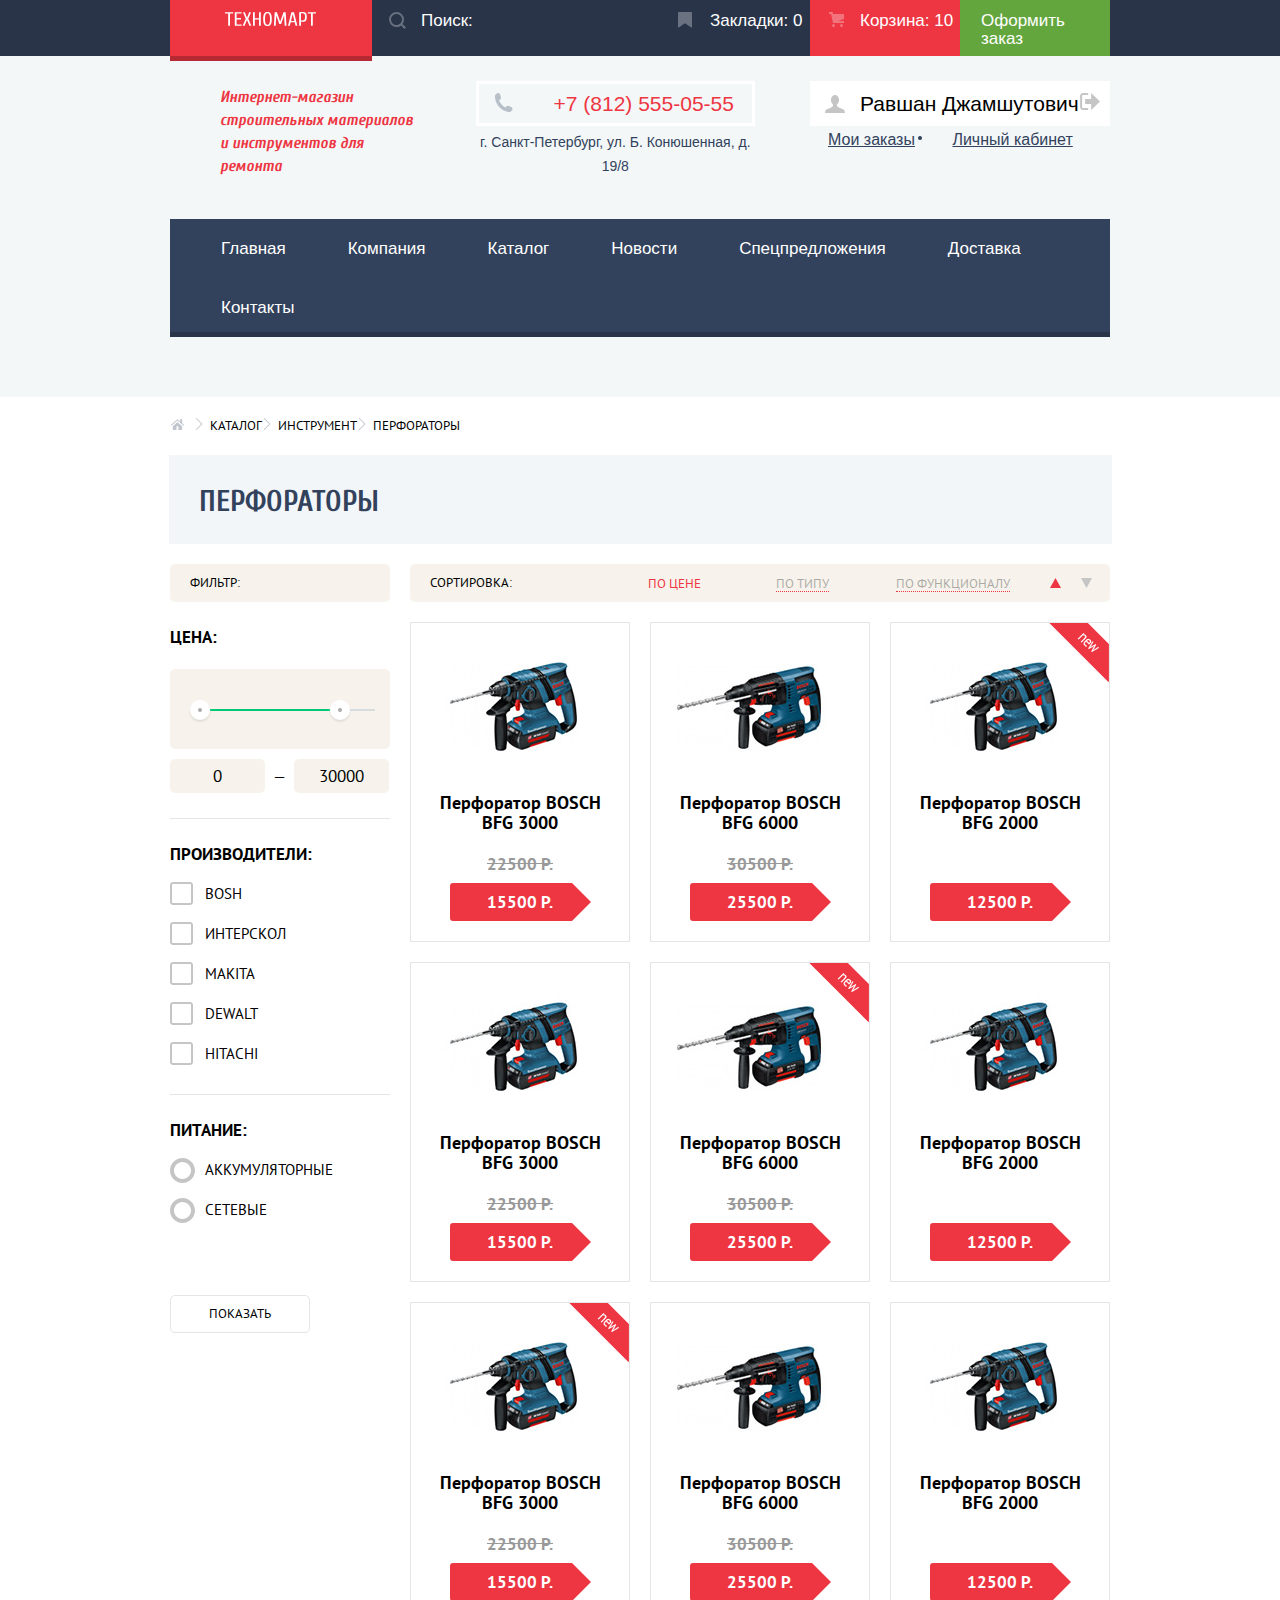
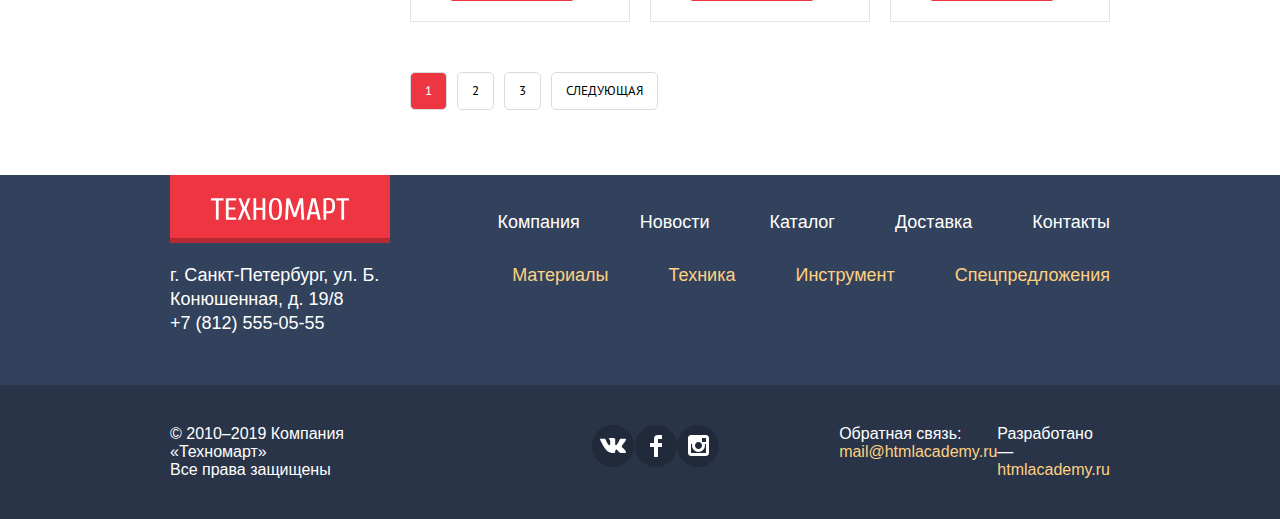
==== commit 7df0fda2: "change price goods card" ====
--- a/catalog.html
+++ b/catalog.html
@@ -20,7 +20,7 @@
         <form class="top_header_search" action="#" method="get">
           <input type="text" name="search" placeholder="Поиск:" />
           <svg class="top_header_icon_search" xmlns="http://www.w3.org/2000/svg" width="17" height="17" viewBox="0 0 17 17">
-            <path fill="#ffffff" d="M17 15.586l-3.542-3.542A7.465 7.465 0 0 0 15 7.5 7.5 7.5 0 1 0 7.5 15c1.71 0 3.282-.579 4.544-1.542L15.586 17 17 15.586zM2 7.5C2 4.467 4.467 2 7.5 2 10.532 2 13 4.467 13 7.5c0 3.032-2.468 5.5-5.5 5.5A5.506 5.506 0 0 1 2 7.5z"/></svg>
+            <path fill="#ffffff" d="M17 15.586l-3.542-3.542A7.465 7.465 0 0 0 15 7.5 7.5 7.5 0 1 0 7.5 15c1.71 0 3.282-.579 4.544-1.542L15.586 17 17 15.586zM2 7.5C2 4.467 4.467 2 7.5 2 10.532 2 13 4.467 13 7.5c0 3.032-2.468 5.5-5.5 5.5A5.506 5.506 0 0 1 2 7.5z"></path></svg>
         </form>
         <a class="top_header_bookmark" href="bookmarks.html"> Закладки: <span>0</span></a> <!--<img src="img/svg/icon-bookmark.svg" alt="Закладки" width="14" height="16"> -->
         <a class="top_header_cart not_empty"  href="cart.html">Корзина: <span>10</span></a> <!-- <img src="img/svg/icon-cart.svg" alt=Корзина" width="15" height="15">  -->
@@ -40,11 +40,11 @@
       </div>
       <div class="header_login_wrapper">
       <ul class="main_header_login">
-        <li class="header_login_enter_btn active"><a href="#"><svg class="icon_user" xmlns="http://www.w3.org/2000/svg" width="20" height="18" viewBox="0 0 20 18"><path fill="#c5c5c5" d="M17.881 14.166c-2.144-.735-4.256-1.666-5.207-2.39-.657-.501-.77-1.618-.517-2.415 1.118-.903 1.864-2.477 1.864-4.278C14.021 2.276 12.221 0 10 0S5.979 2.276 5.979 5.083c0 1.801.746 3.374 1.863 4.277.253.798.141 1.915-.517 2.416-.95.724-3.063 1.654-5.207 2.39S0 18 0 18h20s.025-3.099-2.119-3.834z"/></svg>
+        <li class="header_login_enter_btn active"><a href="#"><svg class="icon_user" xmlns="http://www.w3.org/2000/svg" width="20" height="18" viewBox="0 0 20 18"><path fill="#c5c5c5" d="M17.881 14.166c-2.144-.735-4.256-1.666-5.207-2.39-.657-.501-.77-1.618-.517-2.415 1.118-.903 1.864-2.477 1.864-4.278C14.021 2.276 12.221 0 10 0S5.979 2.276 5.979 5.083c0 1.801.746 3.374 1.863 4.277.253.798.141 1.915-.517 2.416-.95.724-3.063 1.654-5.207 2.39S0 18 0 18h20s.025-3.099-2.119-3.834z"></path></svg>
 
           Равшан Джамшутович
         </a></li>
-        <li class="icon_logout"><a href="#"><svg  xmlns="http://www.w3.org/2000/svg" width="21" height="17" viewBox="0 0 21 17"><g fill="#c5c5c5"><path fill="#c5c5c5" d="M21 8.5L12.125 0v6h-6v5h6v6z"/><path fill="#c5c5c5" d="M3.106 13.952V3.048c.018-.376.171-1.057 1.01-1.057h5.027V0H4.116C1.938 0 1.112 1.81 1.087 3.027v10.946C1.112 15.189 1.938 17 4.116 17h5.027v-1.99H4.116c-.839 0-.992-.683-1.01-1.058z"/></g></svg></a></li>
+        <li class="icon_logout"><a href="#"><svg  xmlns="http://www.w3.org/2000/svg" width="21" height="17" viewBox="0 0 21 17"><g fill="#c5c5c5"><path fill="#c5c5c5" d="M21 8.5L12.125 0v6h-6v5h6v6z"></path><path fill="#c5c5c5" d="M3.106 13.952V3.048c.018-.376.171-1.057 1.01-1.057h5.027V0H4.116C1.938 0 1.112 1.81 1.087 3.027v10.946C1.112 15.189 1.938 17 4.116 17h5.027v-1.99H4.116c-.839 0-.992-.683-1.01-1.058z"></path></g></svg></a></li>
       </ul>
         <a class="my_orders" href="orders.html">Мои заказы</a>
         <a class="private_office" href="cabinet.html">Личный кабинет</a>
@@ -166,7 +166,7 @@
         <li class="sorting_item"><a href="#">по функционалу</a></li>
         <li class="icon_dir_up_active icon_dir_up"><svg xmlns="http://www.w3.org/2000/svg" width="11" height="10" viewBox="0 0 11 10"><path fill="#231F20" d="M5.5 0L0 10h11z"/></svg>
         </li>
-        <li class="icon_dir_down"><svg xmlns="http://www.w3.org/2000/svg" width="11" height="10" viewBox="0 0 11 10"><path fill="#231F20" d="M5.5 10L0 0h11"/></svg></li>
+        <li class="icon_dir_down"><svg xmlns="http://www.w3.org/2000/svg" width="11" height="10" viewBox="0 0 11 10"><path fill="#231F20" d="M5.5 10L0 0h11"></path></svg></li>
       </ul>
 
     </div>
@@ -382,14 +382,14 @@
                                       Все права защищены</span>
 
       <ul class="footer_social_links">
-        <li class="social_link" aria-label="в контакте"><a href="#"><svg xmlns="http://www.w3.org/2000/svg" width="26" height="15" viewBox="0 0 26 15"><path fill="#FFF" d="M16.138 11.51c.956-.309 2.18 2.04 3.483 2.939.978.681 1.727.534 1.727.534l3.473-.05s1.815-.112.957-1.554c-.071-.12-.503-1.069-2.585-3.022-2.177-2.043-1.882-1.712.739-5.244 1.597-2.153 2.236-3.468 2.036-4.028-.192-.539-1.365-.399-1.365-.399L20.69.713c-.381.001-.704.119-.851.515-.003.004-.621 1.666-1.445 3.079-1.741 2.989-2.436 3.148-2.724 2.961-.661-.433-.494-1.737-.494-2.664 0-2.897.432-4.105-.846-4.417-.427-.104-.739-.172-1.828-.182-1.392-.021-2.574 0-3.244.329-.445.223-.786.712-.579.74.26.035.843.16 1.155.586.401.552.389 1.789.389 1.789s.229 3.411-.54 3.834c-.528.29-1.25-.302-2.803-3.016-.793-1.388-1.392-2.922-1.392-2.922s-.116-.285-.326-.441c-.25-.185-.6-.244-.6-.244L.848.684S.29.7.085.946c-.182.218-.015.668-.015.668s2.909 6.881 6.203 10.347c3.02 3.182 6.452 2.971 6.452 2.971h1.555s.469-.054.709-.312c.224-.24.214-.691.214-.691s-.031-2.109.935-2.419z"/></svg></a></li>
-        <li class="social_link" aria-label="фейсбук"><a href="#"><svg xmlns="http://www.w3.org/2000/svg" width="12" height="22" viewBox="0 0 12 22"><path fill="#FFF" d="M12 4V0H8a4 4 0 0 0-4 4v4H0v4h4v10h4V12h4V8H8V4h4z"/></svg></a></li>
-        <li class="social_link" aria-label="инстаграмм"><a href="#"><svg xmlns="http://www.w3.org/2000/svg" width="21" height="21" viewBox="0 0 21 21"><path fill="#FFF" d="M18 0H3C1.35 0 0 1.35 0 3v15c0 1.65 1.35 3 3 3h15c1.65 0 3-1.35 3-3V3c0-1.65-1.35-3-3-3zm-7.5 7c1.93 0 3.5 1.57 3.5 3.5S12.43 14 10.5 14 7 12.43 7 10.5 8.57 7 10.5 7zM18 18H3V9h1.181A6.504 6.504 0 0 0 4 10.5a6.5 6.5 0 1 0 13 0 6.45 6.45 0 0 0-.181-1.5H18v9zm0-11h-4V3h4v4z"/></svg></a></li>
+        <li class="social_link" aria-label="в контакте"><a href="#"><svg xmlns="http://www.w3.org/2000/svg" width="26" height="15" viewBox="0 0 26 15"><path fill="#FFF" d="M16.138 11.51c.956-.309 2.18 2.04 3.483 2.939.978.681 1.727.534 1.727.534l3.473-.05s1.815-.112.957-1.554c-.071-.12-.503-1.069-2.585-3.022-2.177-2.043-1.882-1.712.739-5.244 1.597-2.153 2.236-3.468 2.036-4.028-.192-.539-1.365-.399-1.365-.399L20.69.713c-.381.001-.704.119-.851.515-.003.004-.621 1.666-1.445 3.079-1.741 2.989-2.436 3.148-2.724 2.961-.661-.433-.494-1.737-.494-2.664 0-2.897.432-4.105-.846-4.417-.427-.104-.739-.172-1.828-.182-1.392-.021-2.574 0-3.244.329-.445.223-.786.712-.579.74.26.035.843.16 1.155.586.401.552.389 1.789.389 1.789s.229 3.411-.54 3.834c-.528.29-1.25-.302-2.803-3.016-.793-1.388-1.392-2.922-1.392-2.922s-.116-.285-.326-.441c-.25-.185-.6-.244-.6-.244L.848.684S.29.7.085.946c-.182.218-.015.668-.015.668s2.909 6.881 6.203 10.347c3.02 3.182 6.452 2.971 6.452 2.971h1.555s.469-.054.709-.312c.224-.24.214-.691.214-.691s-.031-2.109.935-2.419z"></path></svg></a></li>
+        <li class="social_link" aria-label="фейсбук"><a href="#"><svg xmlns="http://www.w3.org/2000/svg" width="12" height="22" viewBox="0 0 12 22"><path fill="#FFF" d="M12 4V0H8a4 4 0 0 0-4 4v4H0v4h4v10h4V12h4V8H8V4h4z"></path></svg></a></li>
+        <li class="social_link" aria-label="инстаграмм"><a href="#"><svg xmlns="http://www.w3.org/2000/svg" width="21" height="21" viewBox="0 0 21 21"><path fill="#FFF" d="M18 0H3C1.35 0 0 1.35 0 3v15c0 1.65 1.35 3 3 3h15c1.65 0 3-1.35 3-3V3c0-1.65-1.35-3-3-3zm-7.5 7c1.93 0 3.5 1.57 3.5 3.5S12.43 14 10.5 14 7 12.43 7 10.5 8.57 7 10.5 7zM18 18H3V9h1.181A6.504 6.504 0 0 0 4 10.5a6.5 6.5 0 1 0 13 0 6.45 6.45 0 0 0-.181-1.5H18v9zm0-11h-4V3h4v4z"></path></svg></a></li>
       </ul>
       <span class="footer_feedback">Обратная связь: <br>
        <span class="footer_feedback_mail"><a href="mailto:mail@htmlacademy.ru">mail@htmlacademy.ru</a></span></span>
       <span class="footer_developer">Разработано — <br>
-       <span class="footer_developer_site"><a href="htmlacademy.ru">htmlacademy.ru</a></span>
+       <span class="footer_developer_site"><a href="https://htmlacademy.ru/intensive/htmlcss">htmlacademy.ru</a></span>
      </span>
     </div>
   </div>
--- a/css/style.css
+++ b/css/style.css
@@ -17,6 +17,7 @@
 img{
   max-width: 100%;
   height: auto;
+  flex-shrink: 0;
 }
 a {
   text-decoration: none;
@@ -34,6 +35,7 @@
   border: 0;
   padding: 0;
   white-space: nowrap;
+  -webkit-clip-path: inset(100%);
   clip-path: inset(100%);
   clip: rect(0 0 0 0);
   overflow: hidden;
@@ -46,7 +48,7 @@
 .container h3{
   text-transform: uppercase;
 }
- .goods_old_price {
+.goods_old_price {
   text-decoration: line-through;
 }
 .main_footer ul li a{
@@ -59,6 +61,7 @@
 .goods_btn{
   display:none;
 }
+
 
 
 /*Popup*/
@@ -70,6 +73,7 @@
   left:50%;
   margin-left: -282px;
   width:620px;
+  -webkit-box-shadow: 0px 20px 40px  rgba(0,0,0,0.75);
   box-shadow: 0px 20px 40px  rgba(0,0,0,0.75);
   border-top: 7px solid #ee3643;
   background-color: #fff;
@@ -139,6 +143,7 @@
   display: none;
   position: fixed;
   width:620px;
+  -webkit-box-shadow: 0px 20px 40px  rgba(0,0,0,0.75);
   box-shadow: 0px 20px 40px  rgba(0,0,0,0.75);
   border-top: 7px solid #ee3643;
   top:250px;
@@ -197,17 +202,19 @@
   font-size: 13px;
   line-height: 18px;
   width: 220px;
+  -webkit-box-sizing: border-box;
   box-sizing: border-box;
   width: 220px;
   border: 2px solid #b5b5b5;
 }
 
 .write-us_popup_input input:focus{
-   border:2px solid #ee3643;
-   outline: #ee3643 2px;
-   -moz-outline-radius: 5px;
-   box-shadow: 0 0  1px 0px #ee3643;
- }
+  border:2px solid #ee3643;
+  outline: #ee3643 2px;
+  -moz-outline-radius: 5px;
+  -webkit-box-shadow: 0 0  1px 0px #ee3643;
+  box-shadow: 0 0  1px 0px #ee3643;
+}
 
 
 
@@ -281,6 +288,7 @@
   border:2px solid #ee3643;
   outline: #ee3643 2px;
   -moz-outline-radius: 5px;
+  -webkit-box-shadow: 0 0  1px 0px #ee3643;
   box-shadow: 0 0  1px 0px #ee3643;
 }
 
@@ -291,6 +299,7 @@
   height: 446px;
   top: 300px;
   left: 50%;
+  -webkit-box-shadow: 0px 0px 16px rgba(47, 42, 43, 0.5);
   box-shadow: 0px 0px 16px rgba(47, 42, 43, 0.5);
   margin-left: -470px;
 }
@@ -328,6 +337,8 @@
   width: 940px;
   padding-right: 10px;
   padding-left: 10px;
+  display: -webkit-box;
+  display: -ms-flexbox;
   display: flex;
 
 }
@@ -340,6 +351,7 @@
 
 .top_header_logo{
   background-color: #ee3643;
+  -webkit-box-shadow: 0px 5px 0 0 #b52933;
   box-shadow: 0px 5px 0 0 #b52933;
   text-align: center;
   padding: 12px 56px 8px 55px;
@@ -351,6 +363,8 @@
 }
 
 .top_header_navigation{
+  display: -webkit-box;
+  display: -ms-flexbox;
   display: flex;
   position: relative;
 
@@ -416,7 +430,7 @@
 
 
 .top_header_search input:focus + .top_header_icon_search path{
- fill: #ee3643;
+  fill: #ee3643;
   opacity: 1;
 }
 
@@ -437,7 +451,7 @@
 
 
 .top_header_bookmark{
- position: relative;
+  position: relative;
   padding:12px 0px 8px 50px;
   width: 100px;
 
@@ -513,6 +527,8 @@
 
 
 .main_header_wrapper{
+  display: -webkit-box;
+  display: -ms-flexbox;
   display: flex;
   width: 940px;
   padding-right: 10px;
@@ -558,7 +574,7 @@
   height: 19px;
   background-image: url(../img/svg/icon-phone.svg);
   background-repeat: no-repeat;
-top:9px;
+  top:9px;
   left:15px;
 
 }
@@ -590,8 +606,8 @@
 }
 
 .my_orders:hover, .private_office:hover{
-   color: #ee3643;
- }
+  color: #ee3643;
+}
 
 .my_orders:active, .private_office:active{
   opacity: 0.3;
@@ -610,7 +626,11 @@
 }
 
 .main_header_login{
-  display: flex;
+  display: -webkit-box;
+  display: -ms-flexbox;
+  display: flex;
+  -webkit-box-pack: justify;
+  -ms-flex-pack: justify;
   justify-content: space-between;
   padding: 25px 0 0;
   margin: 0 0 0 auto;
@@ -656,14 +676,14 @@
 
 }
 .header_login_enter_btn a:hover{
-   color: #ee3643;
- }
+  color: #ee3643;
+}
 .header_login_enter_btn a:active{
-   opacity: 0.3;
-   color:black;
- }
+  opacity: 0.3;
+  color:black;
+}
 .icon_login {
- position: absolute;
+  position: absolute;
   top:14px;
   left:-10px;
 }
@@ -687,7 +707,7 @@
   margin-top:14px;
 }
 a svg:hover .login_img{
-fill: #32425c;
+  fill: #32425c;
 }
 
 /*Главное меню*/
@@ -700,6 +720,7 @@
 .main_header_navigation{
   margin: 0 auto;
   width: 940px;
+  -webkit-box-shadow: inset 0px -5px 0 0 #293449;
   box-shadow: inset 0px -5px 0 0 #293449;
   background-color: #32425c;
 
@@ -711,7 +732,10 @@
 }
 
 .header_site_navigation{
-  display: flex;
+  display: -webkit-box;
+  display: -ms-flexbox;
+  display: flex;
+  -ms-flex-wrap: wrap;
   flex-wrap: wrap;
 }
 .header_site_navigation a{
@@ -724,8 +748,8 @@
 }
 
 .header_site_navigation a:hover{
-   background-color: #1d2739;
- }
+  background-color: #1d2739;
+}
 
 .header_site_navigation a:active{
   background-color: #1d2739;
@@ -735,7 +759,11 @@
 
 .index_columns{
   width:940px;
-  display: flex;
+  display: -webkit-box;
+  display: -ms-flexbox;
+  display: flex;
+  -webkit-box-pack: justify;
+  -ms-flex-pack: justify;
   justify-content: space-between;
   padding-right: 10px;
   padding-left: 10px;
@@ -824,16 +852,29 @@
 .offers{
   width: 940px;
   margin: 0 auto;
-  display: flex;
+  display: -webkit-box;
+  display: -ms-flexbox;
+  display: flex;
+  -ms-flex-wrap: wrap;
   flex-wrap: wrap;
+  -webkit-box-pack: justify;
+  -ms-flex-pack: justify;
   justify-content: space-between;
   margin-top: 60px;
 }
 
 .right_flex{
-  display: flex;
+  display: -webkit-box;
+  display: -ms-flexbox;
+  display: flex;
+  -webkit-box-pack: justify;
+  -ms-flex-pack: justify;
   justify-content: space-between;
+  -ms-flex-wrap: wrap;
   flex-wrap: wrap;
+  -webkit-box-orient: vertical;
+  -webkit-box-direction: normal;
+  -ms-flex-direction: column;
   flex-direction: column;
 
 }
@@ -852,7 +893,7 @@
   margin-bottom: 20px;
   font-family: 'Cuprum', Arial, sans-serif;
   font-size: 24px;
-  font-weight: bold;
+  font-weight: 700;
   line-height: 30px;
   color: #fff;
 
@@ -880,9 +921,11 @@
 
 .materials {
   background: #ffbf47 url(../img/svg/icon-1.svg) no-repeat 210px 25px;
+  margin-right: 20px;
 }
 .instrument{
   background: #3bbce3 url(../img/svg/icon-2.svg) no-repeat 210px 25px;
+  margin-right: 20px;
 }
 
 .technicals{
@@ -914,7 +957,7 @@
   color: #fff;
   font-size: 36px;
   line-height: 36px;
-  font-weight: bold;
+  font-weight: 700;
   text-transform: uppercase;
   margin: 0;
   left: 25px;
@@ -970,9 +1013,14 @@
 
 .popular_goods_head, .popular_brands_head{
   background-color: #f9f5f0;
-  display: flex;
+  display: -webkit-box;
+  display: -ms-flexbox;
+  display: flex;
+  -webkit-box-pack: justify;
+  -ms-flex-pack: justify;
   justify-content: space-between;
   margin-bottom: 20px;
+  align-items: center;
 
 }
 .popular_goods_head h2, .popular_brands_head h2{
@@ -1000,7 +1048,10 @@
   padding: 0;
   margin: 0;
   list-style: none;
-  display: flex;
+  display: -webkit-box;
+  display: -ms-flexbox;
+  display: flex;
+  -ms-flex-wrap: wrap;
   flex-wrap: wrap;
 
 }
@@ -1012,8 +1063,14 @@
   background-color: #ffffff;
   margin-right: 20px;
   margin-bottom: 20px;
-  display: flex;
+  display: -webkit-box;
+  display: -ms-flexbox;
+  display: flex;
+  -webkit-box-pack: center;
+  -ms-flex-pack: center;
   justify-content: center;
+  -webkit-box-align: center;
+  -ms-flex-align: center;
   align-items: center;
 }
 
@@ -1022,15 +1079,18 @@
 }
 
 .brand_box_item:hover {
+  -webkit-box-shadow:0 10px 25px 0 rgba(41,52,73,0.5);
   box-shadow:0 10px 25px 0 rgba(41,52,73,0.5);
 }
 
 .brand_box_item:active {
+  -webkit-box-shadow:0 4px 10px 0 rgba(41,52,73,0.5);
   box-shadow:0 4px 10px 0 rgba(41,52,73,0.5);
 
 }
 .brand_box_item:active{
   opacity: 0.3;
+  -webkit-box-shadow:0 4px 10px 0 rgba(41,52,73,0.8);
   box-shadow:0 4px 10px 0 rgba(41,52,73,0.8);
 }
 
@@ -1059,6 +1119,8 @@
 }
 
 .services_wrapper{
+  display: -webkit-box;
+  display: -ms-flexbox;
   display: flex;
   height: auto;
   padding-bottom: 100px;
@@ -1086,7 +1148,7 @@
   color: #fff;
   min-width: 80px;
   font-family: 'Cuprum', Arial, sans-serif ;
-  font-weight: bold;
+  font-weight: 700;
   font-size: 21px;
   line-height: 30px;
   padding:15px 138px 15px 22px;
@@ -1104,7 +1166,7 @@
   font-family: inherit;
   font-size: 36px;
   line-height: 36px;
-  margin: 0 0 28px 0;
+  margin: 0 0 20px 0;
 
 
 }
@@ -1141,6 +1203,13 @@
 
 }
 
+.credit{
+  display: inline-block;
+  padding:10px 45px;
+  margin-top: 30px;
+
+}
+
 .services_control{
   position: relative;
 
@@ -1165,6 +1234,7 @@
 #credit:checked ~ .services_control label[for="credit"]{
   background-color: #fff;
   color: #32425c;
+  -webkit-box-shadow: none;
   box-shadow: none;
 }
 
@@ -1172,7 +1242,7 @@
 #delivery:checked ~ .service_delivery,
 #guarantee:checked ~ .service_guarantee,
 #credit:checked ~ .service_credit{
-display: block;
+  display: block;
 }
 
 /*Footer*/
@@ -1180,6 +1250,7 @@
 .footer_logo{
   width: 220px;
   background-color: #ee3643;
+  -webkit-box-shadow: inset 0px -5px 0 0 rgba(0, 0, 0, 0.24);
   box-shadow: inset 0px -5px 0 0 rgba(0, 0, 0, 0.24);
   text-align: center;
   height:45px;
@@ -1190,11 +1261,13 @@
 .wrapper_footer_navigation{
   width: 940px;
   margin: 0 auto;
-margin-bottom: 50px;
+  margin-bottom: 50px;
 
 }
 
 .footer_navigation{
+  display: -webkit-box;
+  display: -ms-flexbox;
   display: flex;
   margin-bottom: 20px;
 }
@@ -1204,6 +1277,8 @@
 .footer_navigation ul{
   list-style-type: none;
   padding: 0;
+  display: -webkit-box;
+  display: -ms-flexbox;
   display: flex;
   margin: 0 0 0 auto;
 }
@@ -1241,18 +1316,24 @@
 }
 
 .main_footer_offers{
-  display: flex;
+  display: -webkit-box;
+  display: -ms-flexbox;
+  display: flex;
+  -webkit-box-pack: justify;
+  -ms-flex-pack: justify;
   justify-content: space-between;
 
 }
 
 .main_footer_offers ul{
- list-style-type: none;
+  list-style-type: none;
   padding: 0;
   margin: 0;
 }
 
 .footer_offers_navigation{
+  display: -webkit-box;
+  display: -ms-flexbox;
   display: flex;
 }
 
@@ -1281,11 +1362,13 @@
 }
 .footer_info{
   background-color: #293449;
- padding-top: 40px;
+  padding-top: 40px;
   padding-bottom: 40px;
 }
 
 .wrapper_footer_info{
+  display: -webkit-box;
+  display: -ms-flexbox;
   display: flex;
 
 
@@ -1300,8 +1383,12 @@
 .footer_social_links{
   padding: 0;
   margin: 0;
+  display: -webkit-box;
+  display: -ms-flexbox;
   display: flex;
   width: 133px;
+  -webkit-box-pack: justify;
+  -ms-flex-pack: justify;
   justify-content: space-between;
   margin-left: 160px;
 }
@@ -1314,9 +1401,15 @@
   background-color: #212a3a;
   width: 42px;
   height: 42px;
+  display: -webkit-box;
+  display: -ms-flexbox;
   display: flex;
   border-radius: 50%;
+  -webkit-box-align: center;
+  -ms-flex-align: center;
   align-items: center;
+  -webkit-box-pack: center;
+  -ms-flex-pack: center;
   justify-content: center;
 }
 
@@ -1371,12 +1464,16 @@
 
 
 
+
+
 /*Каталог*/
 /*Breadcrumbs*/
 
 .catalog_breadcrumbs{
   width: 940px;
   padding: 0;
+  display: -webkit-box;
+  display: -ms-flexbox;
   display: flex;
   margin: 0 auto 20px;
   font-family: "PT Sans", Arial, sans-serif;
@@ -1488,10 +1585,10 @@
 }
 
 .slider_check_input:checked + .check_slider_left{
-   background: #fff;
-   width: 10px;
-   height: 10px;
-   border-radius: 50%;
+  background: #fff;
+  width: 10px;
+  height: 10px;
+  border-radius: 50%;
 }
 
 .slider_check_input:checked +span::before{
@@ -1517,6 +1614,7 @@
   background: #ababab;
   border-radius: 50%;
   cursor: pointer;
+  -webkit-box-shadow: 0 2px 2px 0 #e0ddd8;
   box-shadow: 0 2px 2px 0 #e0ddd8;
 }
 .circle_right {
@@ -1548,16 +1646,21 @@
 .filter_price_title {
   font-family: "PT Sans", Arial, sans-serif;
   font-size: 17px;
-  font-weight: bold;
+  font-weight: 700;
   line-height: 30px;
   text-transform: uppercase;
 
 }
 .catalog_sorting{
   width: 700px;
+  height: 38px;
   background-color: #f7f3ec;
   text-transform: uppercase;
-  display: flex;
+  display: -webkit-box;
+  display: -ms-flexbox;
+  display: flex;
+  -webkit-box-pack: justify;
+  -ms-flex-pack: justify;
   justify-content: space-between;
   margin-bottom: 20px;
   border-radius: 5px;
@@ -1570,6 +1673,8 @@
 }
 .catalog_sorting_items{
   list-style: none;
+  display: -webkit-box;
+  display: -ms-flexbox;
   display: flex;
   padding: 0;
   margin: 0 18px 0 0;
@@ -1620,35 +1725,50 @@
 .sorting_item_active a{
   color: #ee3643;
   opacity: 1;
-
+}
+
+.sorting_item_active:hover{
+  color: black;
+}
+
+
+.sorting_item_active a:hover{
+  color: black;
 }
 
 
 .sorting_item:not(:first-child)::before{
-   content: "";
-   position: absolute;
-   opacity: 1;
-   width:100%;
-   height: 1px;
-   border-top: 1px dotted #ee3643;
-   background-repeat: repeat;
-   top:25px;
- }
-
-.sorting_item_active::before{
   content: "";
   position: absolute;
   opacity: 1;
   width:100%;
   height: 1px;
-
+  border-top: 1px dotted #ee3643;
+  background-repeat: repeat;
+  top:27px;
+}
+
+.sorting_item_active::before{
+  content: "";
+  position: absolute;
+  opacity: 1;
+  width:100%;
+  height: 1px;
   background-repeat: repeat;
   top:25px;
 }
 
+.sorting_item:active::before{
+ display: none;
+}
+
+.sorting_item a:active{
+  color: #ee3643;
+
+}
+
 .sorting_item:hover::before{
   border-top: 1px solid #ee3643;
-
 }
 
 .sorting_item a:hover{
@@ -1672,7 +1792,7 @@
 }
 
 .icon_dir_up:hover, .icon_dir_down:hover svg path{
- fill: #231F20;
+  fill: #231F20;
 }
 
 .icon_dir_up_active path {
@@ -1680,6 +1800,9 @@
   opacity: 1;
 }
 
+.icon_dir_up_active:hover path{
+  fill: #231F20;
+}
 
 
 .catalog_title{
@@ -1696,13 +1819,18 @@
 .catalog_columns{
   width: 940px;
   margin: 0 auto;
-  display: flex;
+  display: -webkit-box;
+  display: -ms-flexbox;
+  display: flex;
+  -webkit-box-pack: justify;
+  -ms-flex-pack: justify;
   justify-content: space-between;
 
 }
 
 /* Фильтр каталога*/
 .catalog_filters{
+  -ms-flex-preferred-size: 220px;
   flex-basis: 220px;
 
 }
@@ -1710,7 +1838,7 @@
 .catalog_filters legend, .sidebar_price_title {
   font-family: "PT Sans", Arial, sans-serif;
   font-size: 17px;
-  font-weight: bold;
+  font-weight: 700;
   line-height: 30px;
   color: #000000;
   text-transform: uppercase;
@@ -1755,8 +1883,12 @@
   padding: 0;
   margin: 0;
   list-style: none;
-  display: flex;
+  display: -webkit-box;
+  display: -ms-flexbox;
+  display: flex;
+  -ms-flex-wrap: wrap;
   flex-wrap: wrap;
+  width: 700px;
 }
 
 .goods_card{
@@ -1765,19 +1897,32 @@
   border: 1px solid #e5e5e5;
   text-align: center;
   font-family: 'PT Sans',Arial, sans-serif;
-  font-weight: bold;
+  font-weight: 700;
   color: #000;
   margin-bottom: 20px;
   margin-right: 20px;
-  display: flex;
+  display: -webkit-box;
+  display: -ms-flexbox;
+  display: flex;
+  -webkit-box-orient: vertical;
+  -webkit-box-direction: normal;
+  -ms-flex-direction: column;
   flex-direction: column;
 }
 
 .goods_card_content{
+  -webkit-box-flex: 1;
+  -ms-flex-positive: 1;
   flex-grow: 1;
-  display: flex;
+  display: -webkit-box;
+  display: -ms-flexbox;
+  display: flex;
+  -webkit-box-orient: vertical;
+  -webkit-box-direction: normal;
+  -ms-flex-direction: column;
   flex-direction: column;
   position: relative;
+  width: 218px;
 }
 .goods_prices{
   margin-top: auto;
@@ -1791,13 +1936,24 @@
 }
 
 .index {
+  display: -webkit-box;
+  display: -ms-flexbox;
+  display: flex;
+  list-style: none;
+  justify-content: space-between;
+  -ms-flex-wrap: nowrap;
   flex-wrap: nowrap;
-  margin-top: 20px;
-  margin-bottom: 20px;
+  flex:1;
+  flex-grow: 1;
+  margin: 20px 0;
+  padding: 0;
+  width: 960px;
+
 
 }
 
 .goods_card:hover {
+  -webkit-box-shadow:0px 10px 25px 0px rgba(41,52,73,0.5);
   box-shadow:0px 10px 25px 0px rgba(41,52,73,0.5);
 }
 
@@ -1826,18 +1982,32 @@
 
 }
 .goods_price{
-  background: url("../img/svg/red-button.svg") no-repeat center;
   font-size: 17px;
   line-height: 18px;
-  color: #fff;
-  padding: 13px 40px 13px 36px;
-  margin: 15px 0 15px 0;
-
+  position: relative;
+  width: 80px;
+  margin: 10px auto 20px;
+  padding: 10px 30px;
+  color: white;
+  background: #ee3643;
+  border-radius: 3px;
+}
+
+.goods_price:after {
+  content: "";
+  position: absolute;
+  top: 0;
+  right: -20px;
+  width: 0;
+  height: 0;
+  border: 19px solid white;
+  border-left-color: #ee3643;
 }
 
 .goods_btn_cart{
   display: block;
   width:135px;
+  -webkit-box-shadow: inset 0px -3px 0 0 #367315;
   box-shadow: inset 0px -3px 0 0 #367315;
   background-color: #63a63e;
   border-radius: 5px;
@@ -1881,8 +2051,8 @@
 }
 
 .goods_btn_cart img:hover{
-   opacity: 1;
- }
+  opacity: 1;
+}
 
 .goods_btn_cart img:active{
   opacity: 1;
@@ -1923,20 +2093,20 @@
   position: relative;
 }
 
- .overlay_new {
-   display: none;
+.overlay_new {
+  display: none;
   position:absolute;
   top: 0;
   right:0;
-   background: url(../img/content/new-flag.png) no-repeat;
-   width: 60px;
-   height: 60px;
-}
-
- .overlay_new_show{
-   display: block;
-
- }
+  background: url(../img/content/new-flag.png) no-repeat;
+  width: 60px;
+  height: 60px;
+}
+
+.overlay_new_show{
+  display: block;
+
+}
 
 .goods_buttons{
   position:absolute;
@@ -1947,13 +2117,17 @@
   background:rgba(255,255,255, 1);
   padding-top:43px;
   display:none;
+  width: 218px;
 }
 .goods_card:hover .goods_buttons{
   display:block;
 }
 
 .pagination_list{
-  display: flex;
+  display: -webkit-box;
+  display: -ms-flexbox;
+  display: flex;
+  -ms-flex-wrap: wrap;
   flex-wrap: wrap;
   padding: 0;
   margin: 0;
@@ -1987,7 +2161,7 @@
 }
 
 .pagination_item a:active{
-border: 1px solid #ee3643;
+  border: 1px solid #ee3643;
 
 }
 
@@ -1997,19 +2171,19 @@
 
 }
 
- .active {
+.active {
   width:244px;
-   text-align: left;
-}
-
- .active a{
-   text-align: left;
-   padding-left: 25px;
- }
-
- .active a:hover{
-   color:#000;
- }
+  text-align: left;
+}
+
+.active a{
+  text-align: left;
+  padding-left: 25px;
+}
+
+.active a:hover{
+  color:#000;
+}
 .icon_logout {
   background-color: #fff;
   padding-right: 10px;
@@ -2083,15 +2257,15 @@
 }
 
 .check_box {
-   position: absolute;
-   width: 27px;
-   height: 23px;
-   background-image: url(../img/svg/checkbox-off.svg);
-   margin-left: -35px;
-   background-repeat: no-repeat;
-   top:-2px;
-   left:0;
- }
+  position: absolute;
+  width: 27px;
+  height: 23px;
+  background-image: url(../img/svg/checkbox-off.svg);
+  margin-left: -35px;
+  background-repeat: no-repeat;
+  top:-2px;
+  left:0;
+}
 
 .radio_box {
   position: absolute;
@@ -2149,4 +2323,3 @@
 }
 
 
-
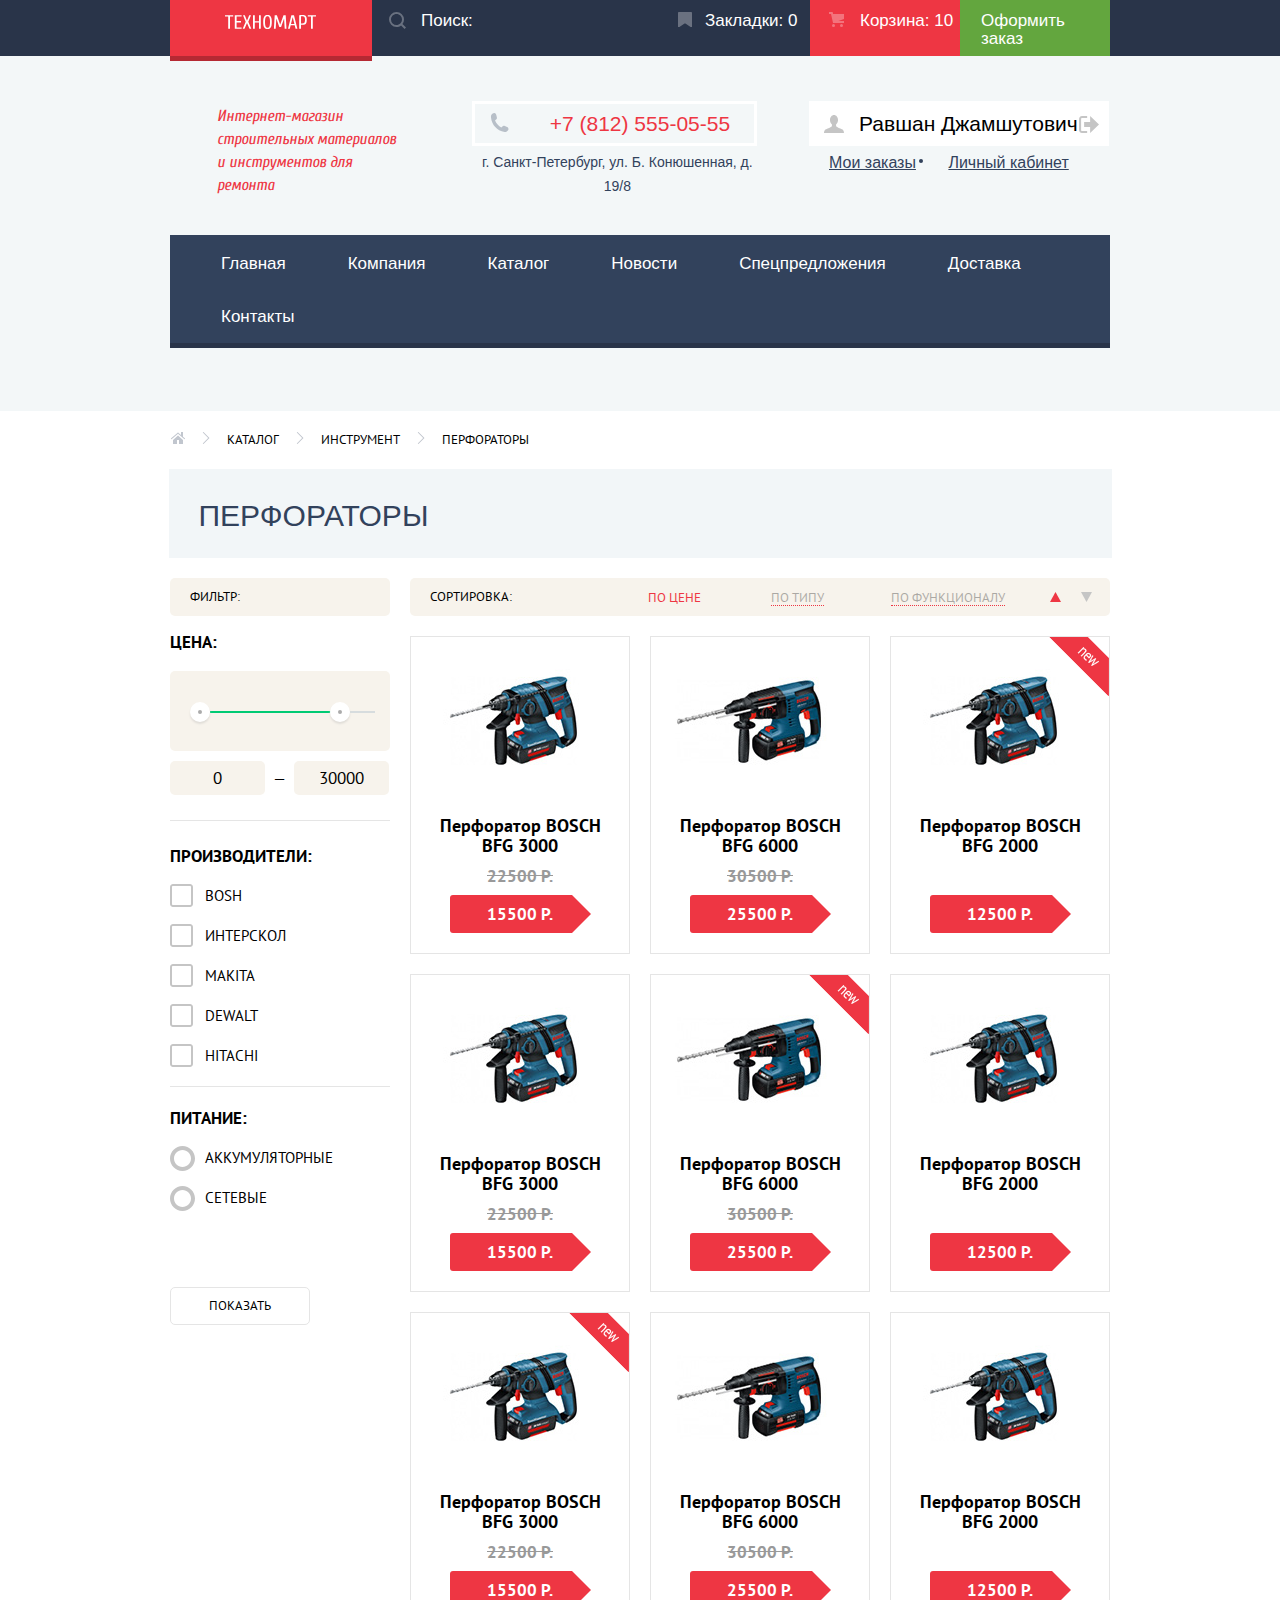
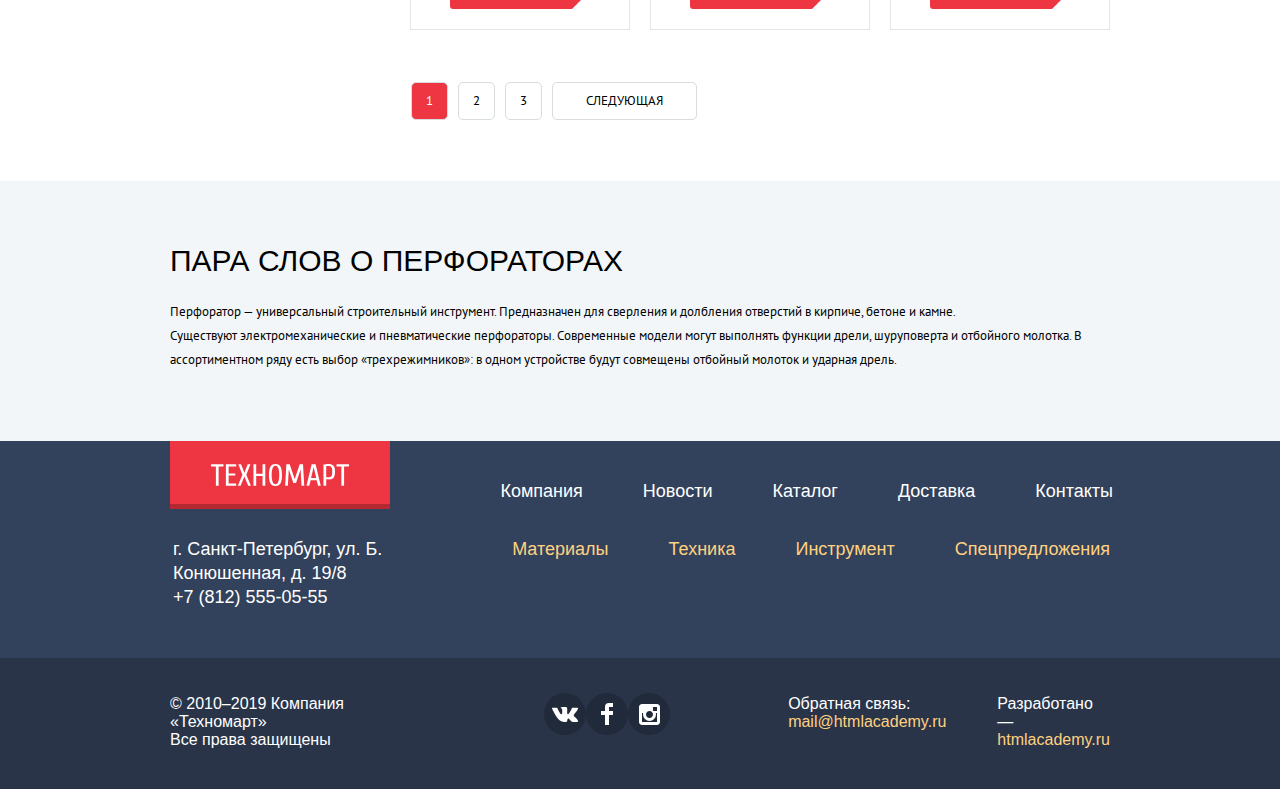
==== commit 646d7742: "Perfect pixel" ====
--- a/catalog.html
+++ b/catalog.html
@@ -39,9 +39,11 @@
         <p class="main_header_address">г. Санкт-Петербург, ул. Б. Конюшенная, д. 19/8</p>
       </div>
       <div class="header_login_wrapper">
-      <ul class="main_header_login">
+
+        <ul class="main_header_login">
+        <li class="header_login_enter_btn authorized"><a href="#"><svg class="icon_login" xmlns="http://www.w3.org/2000/svg" width="20" height="17" viewBox="0 0 20 17"><path fill="#c5c5c5" d="M14.875 8.5L6 0v6H0v5h6v6z"></path><path fill="#c5c5c5" d="M16.986 15.01h-5.027V17h5.027c2.178 0 3.004-1.81 3.029-3.026V3.028C19.99 1.811 19.164 0 16.986 0h-5.027v1.99h5.027c.839 0 .992.681 1.01 1.057v10.904c-.017.376-.171 1.059-1.01 1.059z"></path></svg>войти</a></li>
+        <li class="header_login_registration_btn authorized"><a href="#">регистрация</a></li>
         <li class="header_login_enter_btn active"><a href="#"><svg class="icon_user" xmlns="http://www.w3.org/2000/svg" width="20" height="18" viewBox="0 0 20 18"><path fill="#c5c5c5" d="M17.881 14.166c-2.144-.735-4.256-1.666-5.207-2.39-.657-.501-.77-1.618-.517-2.415 1.118-.903 1.864-2.477 1.864-4.278C14.021 2.276 12.221 0 10 0S5.979 2.276 5.979 5.083c0 1.801.746 3.374 1.863 4.277.253.798.141 1.915-.517 2.416-.95.724-3.063 1.654-5.207 2.39S0 18 0 18h20s.025-3.099-2.119-3.834z"></path></svg>
-
           Равшан Джамшутович
         </a></li>
         <li class="icon_logout"><a href="#"><svg  xmlns="http://www.w3.org/2000/svg" width="21" height="17" viewBox="0 0 21 17"><g fill="#c5c5c5"><path fill="#c5c5c5" d="M21 8.5L12.125 0v6h-6v5h6v6z"></path><path fill="#c5c5c5" d="M3.106 13.952V3.048c.018-.376.171-1.057 1.01-1.057h5.027V0H4.116C1.938 0 1.112 1.81 1.087 3.027v10.946C1.112 15.189 1.938 17 4.116 17h5.027v-1.99H4.116c-.839 0-.992-.683-1.01-1.058z"></path></g></svg></a></li>
@@ -69,7 +71,7 @@
 <main>
 
   <ul class="catalog_breadcrumbs">
-    <li><a href="index.html"><img src="img/svg/icon-home.svg" alt="Главная" width="14" height="12"></a></li>
+    <li><a href="index.html"><svg class="home_icon" xmlns="http://www.w3.org/2000/svg" width="15" height="12" viewBox="0 0 15 12"><g fill="#C1C6CE"><path d="M3 8v4h4V8h2v4h4V8L8 3.516z"></path><path d="M14.831 6.365L13 4.751V0h-2v2.987L8.332.635c-.02-.017-.043-.023-.064-.037a.465.465 0 0 0-.08-.047.551.551 0 0 0-.095-.024C8.062.521 8.032.515 8 .515c-.031 0-.061.006-.092.012a.46.46 0 0 0-.095.025c-.028.011-.053.029-.08.046-.021.014-.045.02-.064.037l-6.498 5.73a.501.501 0 0 0 .33.875.497.497 0 0 0 .331-.125L8 1.677l6.169 5.438a.501.501 0 0 0 .662-.75z"></path></g></svg></a></li>
     <li><a href="catalog.html">КАТАЛОГ</a></li>
     <li><a href="instruments.html">ИНСТРУМЕНТ</a></li>
     <li>ПЕРФОРАТОРЫ</li>
@@ -344,11 +346,17 @@
       <li class="pagination_item pagination-item-current"><a href="#">1</a></li>
       <li class="pagination_item"><a href="#">2</a></li>
       <li class="pagination_item"><a href="#">3</a></li>
-      <li class="pagination_item"><a href="#">Следующая</a></li>
+      <li class="pagination_item next"><a href="#">Следующая</a></li>
     </ul>
-
   </section>
   </div>
+  <section class="about_tech">
+    <div class="about_tech_content">
+    <h2>Пара слов о перфораторах</h2>
+    <p>Перфоратор — универсальный строительный инструмент. Предназначен для сверления и долбления отверстий в кирпиче, бетоне и камне.</p>
+    <p>Существуют электромеханические и пневматические перфораторы. Современные модели могут выполнять функции дрели, шуруповерта и отбойного молотка. В ассортиментном ряду есть выбор «трехрежимников»: в одном устройстве будут совмещены отбойный молоток и ударная дрель.</p>
+    </div>
+  </section>
 </main>
 <footer class="main_footer">
   <div class="wrapper_footer_navigation">
--- a/css/style.css
+++ b/css/style.css
@@ -327,9 +327,9 @@
 
 .top_header{
   background-color: #293449;
-  margin-bottom: 20px;
+  margin: 0 auto 20px;
   width: 1280px;
-  margin: 0 auto;
+
 }
 
 .top_header_wrapper{
@@ -354,7 +354,7 @@
   -webkit-box-shadow: 0px 5px 0 0 #b52933;
   box-shadow: 0px 5px 0 0 #b52933;
   text-align: center;
-  padding: 12px 56px 8px 55px;
+  padding: 15px 56px 5px 55px;
 
 }
 
@@ -452,9 +452,8 @@
 
 .top_header_bookmark{
   position: relative;
-  padding:12px 0px 8px 50px;
-  width: 100px;
-
+  padding:12px 0px 12px 45px;
+  width: 105px;
 }
 .top_header_bookmark::before{
   content: "";
@@ -462,8 +461,8 @@
   background-image: url(../img/svg/icon-bookmark.svg);
   background-repeat: no-repeat;
   opacity: 0.3;
-  width: 14px;
-  height: 16px;
+  width: 15px;
+  height: 15px;
   top: 12px;
   left:18px;
 }
@@ -532,8 +531,13 @@
   display: flex;
   width: 940px;
   padding-right: 10px;
-  padding-left: 10px;
-  margin: 0 auto 30px;
+  padding-left: 34px;
+  margin: 0 auto 27px;
+}
+
+.main_header_headline p{
+  padding: 0;
+
 }
 
 .main_header_headline{
@@ -542,13 +546,20 @@
   font-size:16px;
   line-height: 23px;
   color: #ee3643;
-  margin-top: 30px;
-  padding-left: 50px;
-
-}
+  margin-top: 29px;
+  margin-left: 35px;
+  font-weight: normal;
+  font-stretch: normal;
+  letter-spacing: normal;
+
+
+}
+
+
 
 .main_header_info{
-  margin-left: 61px;
+  margin-left: 73px;
+
 
 }
 
@@ -585,11 +596,10 @@
   text-align: center;
   color: #32425c;
   margin: 0;
-  padding: 0;
+  padding: 0 0 0 6px;
 }
 .header_login_wrapper{
-  margin-left: 55px;
-
+  margin-left: 52px;
 }
 
 .my_orders, .private_office{
@@ -599,10 +609,11 @@
   color: #32425c;
   text-decoration: underline;
   text-transform: inherit;
-  margin-top:5px;
+  margin-top:8px;
   display: inline-block;
-  margin-left: 18px;
-  margin-right: 15px;
+  margin-left: 20px;
+  margin-right: 8px;
+  margin-bottom: 10px;
 }
 
 .my_orders:hover, .private_office:hover{
@@ -633,7 +644,11 @@
   -ms-flex-pack: justify;
   justify-content: space-between;
   padding: 25px 0 0;
-  margin: 0 0 0 auto;
+  margin: 0 13px 0 auto;
+}
+.authorized{
+  display: none;
+
 }
 
 .main_header_login li{
@@ -714,7 +729,7 @@
 
 .main_header{
   margin-bottom: 20px;
-  padding-bottom: 60px;
+  padding-bottom: 63px;
 }
 
 .main_header_navigation{
@@ -728,7 +743,7 @@
 .main_header_navigation ul {
   list-style-type: none;
   margin: 0;
-  padding: 0 0 0 20px;
+  padding: 2px 0 5px 20px;
 }
 
 .header_site_navigation{
@@ -740,7 +755,7 @@
 }
 .header_site_navigation a{
   display: block;
-  padding: 21px 31px;
+  padding: 18px 31px;
   font-size: 17px;
   line-height: 1;
   color: #ffffff;
@@ -767,7 +782,12 @@
   justify-content: space-between;
   padding-right: 10px;
   padding-left: 10px;
-  margin: 0 auto 80px;
+  margin: 0 auto 26px;
+
+}
+
+.about{
+  margin-bottom: 62px;
 
 }
 
@@ -775,11 +795,21 @@
   font-size: 30px;
   line-height: 30px;
   text-transform: uppercase;
+  font-weight: normal;
+  font-style: normal;
+  font-stretch: normal;
+  letter-spacing: normal;
+  margin-bottom: 27px;
 }
 .about p, .contacts p{
   font-family:'PT Sans', Arial, sans-serif;
   font-size: 13px;
   line-height: 24px;
+  font-weight: normal;
+  font-style: normal;
+  font-stretch: normal;
+  letter-spacing: normal;
+  margin-top: 24px;
 
 }
 .contacts p{
@@ -798,7 +828,7 @@
   font-size: 14px;
   line-height: 18px;
   text-align: center;
-  border-radius: 5px;
+  border-radius: 3px;
   cursor: pointer;
   text-decoration: none;
   text-transform: uppercase;
@@ -812,9 +842,10 @@
 
 }
 .about .btn {
-  padding: 12px 0px;
+  padding: 10px 0px;
   width: 220px;
-  margin-top: 51px;
+  margin-top: 0px;
+
 }
 .about_items{
   padding: 0;
@@ -843,15 +874,14 @@
 
 
 .contacts .btn{
-  padding: 12px 0;
-  margin-top: 40px;
+  padding: 10px 0;
+  margin-top: 36px;
 }
 
 /*Offers*/
 
 .offers{
   width: 940px;
-  margin: 0 auto;
   display: -webkit-box;
   display: -ms-flexbox;
   display: flex;
@@ -860,7 +890,7 @@
   -webkit-box-pack: justify;
   -ms-flex-pack: justify;
   justify-content: space-between;
-  margin-top: 60px;
+  margin: 56px auto 35px;
 }
 
 .right_flex{
@@ -888,9 +918,9 @@
 }
 
 .holder p{
-  margin-top: 0;
-  margin-left: 25px;
-  margin-bottom: 20px;
+  margin-top: 2px;
+  margin-left: 22px;
+  margin-bottom: 13px;
   font-family: 'Cuprum', Arial, sans-serif;
   font-size: 24px;
   font-weight: 700;
@@ -920,24 +950,24 @@
 }
 
 .materials {
-  background: #ffbf47 url(../img/svg/icon-1.svg) no-repeat 210px 25px;
+  background: #ffbf47 url(../img/svg/icon-1.svg) no-repeat 214px 32px;
   margin-right: 20px;
 }
 .instrument{
-  background: #3bbce3 url(../img/svg/icon-2.svg) no-repeat 210px 25px;
+  background: #3bbce3 url(../img/svg/icon-2.svg) no-repeat 197px 34px;
   margin-right: 20px;
 }
 
 .technicals{
-  background: #dc91d8 url(../img/svg/icon-3.svg) no-repeat 210px 25px;
+  background: #dc91d8 url(../img/svg/icon-3.svg) no-repeat 192px 32px;
 }
 
 .discount{
-  background: #8ed78f url(../img/svg/icon-4.svg) no-repeat 210px 25px;
+  background: #8ed78f url(../img/svg/icon-4.svg) no-repeat 196px 27px;
 }
 
 .delivery {
-  background: #ffc047 url(../img/svg/icon-5.svg) no-repeat 210px 25px;
+  background: #ffc047 url(../img/svg/icon-5.svg) no-repeat 190px 32px;
 
 }
 .offers_slider {
@@ -1005,7 +1035,7 @@
   width: 22px;
   height: 40px;
   top: 115px;
-  right: 25px;
+  right: 20px;
 }
 
 
@@ -1030,15 +1060,30 @@
   color: #32425c;
   text-transform: uppercase;
   margin: auto 0 auto 30px;
-}
-
-.all_popular_goods, .all_popular_brands{
+  font-weight: normal;
+  font-style: normal;
+  font-stretch: normal;
+  letter-spacing: normal;
+  text-align: left;
+}
+
+.all_popular_goods{
   padding: 10px 55px;
   height:18px;
   margin-top: 25px;
   margin-bottom: 25px;
-  margin-right: 30px;
-}
+  margin-right: 23px;
+}
+
+.all_popular_brands{
+  padding: 10px 70px;
+  height:18px;
+  margin-top: 25px;
+  margin-bottom: 25px;
+  margin-right: 23px;
+
+}
+
 
 .all_popular_goods a, .all_popular_brands a {
   text-decoration: none;
@@ -1099,6 +1144,7 @@
 .services {
   background-color: #f4f7f9;
   padding-top: 60px;
+  margin-bottom: 52px;
 }
 .services h2{
   font-family: 'Cuprum',Arial, sans-serif;
@@ -1106,7 +1152,11 @@
   line-height: 30px;
   text-transform: uppercase;
   color: #000;
-  margin: 0 0 40px;
+  margin: 0 0 26px;
+  font-weight: normal;
+  font-style: normal;
+  font-stretch: normal;
+  letter-spacing: normal;
 
 }
 
@@ -1154,7 +1204,14 @@
   padding:15px 138px 15px 22px;
   -webkit-box-shadow: inset 0 -1px 0 0 #293449, inset 0 1px 0 0 #405069;
   box-shadow: inset 0 -1px 0 0 #293449, inset 0 1px 0 0 #405069;
-}
+  cursor: pointer;
+}
+
+.services_control label:hover{
+  background-color: #293449;
+
+}
+
 
 .services_list{
 
@@ -1166,7 +1223,7 @@
   font-family: inherit;
   font-size: 36px;
   line-height: 36px;
-  margin: 0 0 20px 0;
+  margin: -3px 0 25px 0;
 
 
 }
@@ -1260,8 +1317,7 @@
 }
 .wrapper_footer_navigation{
   width: 940px;
-  margin: 0 auto;
-  margin-bottom: 50px;
+  margin: 0 auto 49px;
 
 }
 
@@ -1269,7 +1325,7 @@
   display: -webkit-box;
   display: -ms-flexbox;
   display: flex;
-  margin-bottom: 20px;
+  margin-bottom: 28px;
 }
 
 
@@ -1280,7 +1336,7 @@
   display: -webkit-box;
   display: -ms-flexbox;
   display: flex;
-  margin: 0 0 0 auto;
+  margin: 3px -3px 0 auto;
 }
 
 .footer_site_navigation li{
@@ -1305,14 +1361,11 @@
 
 }
 
-.main_footer{
-  margin-top: 25px;
-}
-
 .main_footer_contacts{
   color: #fff;
   font-size:18px;
   line-height: 24px;
+  margin-left: 3px;
 }
 
 .main_footer_offers{
@@ -1362,7 +1415,7 @@
 }
 .footer_info{
   background-color: #293449;
-  padding-top: 40px;
+  padding-top: 37px;
   padding-bottom: 40px;
 }
 
@@ -1382,7 +1435,6 @@
 
 .footer_social_links{
   padding: 0;
-  margin: 0;
   display: -webkit-box;
   display: -ms-flexbox;
   display: flex;
@@ -1390,7 +1442,7 @@
   -webkit-box-pack: justify;
   -ms-flex-pack: justify;
   justify-content: space-between;
-  margin-left: 160px;
+  margin: -2px 0 0 160px;
 }
 
 .footer_social_links li{
@@ -1419,12 +1471,12 @@
 }
 
 .footer_feedback{
-  margin-left: 120px;
+  margin-left: 118px;
 
 }
 
 .footer_developer{
-  margin-left: auto;
+  margin-left: 51px;
 
 }
 .footer_feedback, .footer_developer{
@@ -1461,7 +1513,10 @@
   margin: 0 auto;
 }
 
-
+.popular_brands {
+  margin-bottom: 68px;
+
+}
 
 
 
@@ -1482,21 +1537,37 @@
 
 .catalog_breadcrumbs li{
   list-style: none url("../img/svg/icon-right-small.svg");
-  margin-right: 0px;
-  margin-left: 16px;
+  padding-left: 10px;
+  margin-right: 0;
+  margin-left: 32px;
 }
 
 .catalog_breadcrumbs li:first-child{
   list-style: none;
-  margin-right: 10px;
-  margin-left: 0px;
-
-}
-.catalog_breadcrumbs a{
+  margin-right: 0;
+  margin-left: 0;
+  padding-left: 0;
+
+}
+
+.home_icon:hover path{
+  fill: #32425c;
+}
+
+.home_icon:active path{
+  opacity: 0.3;
+}
+
+
+
+
+.catalog_breadcrumbs {
   color:#000;
-}
-
-.catalog_breadcrumbs {
+  font-size: 13px;
+  line-height: 18px;
+}
+
+.catalog_breadcrumbs a:first-child{
   color:#000;
   font-size: 13px;
   line-height: 18px;
@@ -1509,7 +1580,7 @@
   font-family: "PT Sans", Arial, sans-serif;
   font-size: 13px;
   line-height: 18px;
-  margin-bottom: 20px;
+  margin-bottom: 11px;
   padding: 10px 0px 10px 20px;
   border-radius: 5px;
 }
@@ -1555,7 +1626,7 @@
 .slider_check{
   position: absolute;
   top: 220px;
-  left: 300px;
+  left: 296px;
 }
 .slider_check_input{
   position: absolute;
@@ -1649,6 +1720,8 @@
   font-weight: 700;
   line-height: 30px;
   text-transform: uppercase;
+  padding: 0;
+  margin: 0 0 14px;
 
 }
 .catalog_sorting{
@@ -1684,7 +1757,7 @@
 
 
 .catalog_sorting_items li {
-  margin-right: 40px;
+  margin-right: 45px;
   padding: 10px 0;
 }
 
@@ -1698,7 +1771,7 @@
 
 
 .catalog_sorting_items li:first-child {
-  margin-right: 75px;
+  margin-right: 70px;
   color: #ee3643;
 
 }
@@ -1813,6 +1886,9 @@
   padding: 32px 0px 27px 30px;
   color: #32425c;
   margin: 0 auto 20px;
+  font-weight: normal;
+  font-stretch: normal;
+  letter-spacing: normal;
 }
 
 
@@ -1893,7 +1969,7 @@
 
 .goods_card{
   width: 218px;
-  min-height: 318px;
+  min-height: 316px;
   border: 1px solid #e5e5e5;
   text-align: center;
   font-family: 'PT Sans',Arial, sans-serif;
@@ -1945,7 +2021,8 @@
   flex-wrap: nowrap;
   flex:1;
   flex-grow: 1;
-  margin: 20px 0;
+  margin-top: 20px;
+  margin-bottom: 0;
   padding: 0;
   width: 960px;
 
@@ -1963,6 +2040,7 @@
   line-height: 20px;
   padding: 0;
   margin: 0;
+  margin-top: 9px;
 }
 
 
@@ -2129,11 +2207,9 @@
   display: flex;
   -ms-flex-wrap: wrap;
   flex-wrap: wrap;
-  padding: 0;
-  margin: 0;
   list-style: none;
-  margin-bottom: 40px;
-  margin-top: 30px;
+  margin: 30px 0 61px;
+  padding: 2px 0 0 1px;
 }
 
 .pagination_list li{
@@ -2156,6 +2232,11 @@
   border-radius: 5px;
 }
 
+.next a{
+  padding: 9px 33px;
+
+}
+
 .pagination_item a:hover {
   border: 1px solid #bdc6ca;
 }
@@ -2187,6 +2268,12 @@
 .icon_logout {
   background-color: #fff;
   padding-right: 10px;
+
+}
+
+.icon_logout svg{
+  margin-top: 3px;
+
 }
 
 .icon_logout a:hover path{
@@ -2226,14 +2313,19 @@
 
 }
 
-.manufactured, .power{
+.manufactured{
   border-top:1px solid #e5e5e5;
-  padding: 20px 0 10px 0;
+  padding: 20px 0 0 0;
+}
+
+.power{
+  border-top:1px solid #e5e5e5;
+  padding: 16px 0 0 0;
 
 
 }
 .radio_power{
-  margin-bottom: 45px;
+  margin-bottom: 59px;
 
 }
 .checkbox_goods legend, .radio_power legend{
@@ -2318,8 +2410,35 @@
   border: none;
   text-transform: uppercase;
   cursor: pointer;
-
-
-}
-
-
+}
+
+.about_tech{
+  background-color: #f2f6f8;
+}
+
+.about_tech_content{
+  width: 940px;
+  margin: 0 auto;
+  padding: 40px 10px 69px;
+}
+
+.about_tech_content h2{
+   font-family: 'Cuprum', Arial, sans-serif;
+   font-size: 30px;
+   line-height: 30px;
+   font-weight: normal;
+   font-stretch: normal;
+   letter-spacing: normal;
+   text-transform: uppercase;
+ }
+.about_tech_content p{
+  font-family: 'PT Sans', Arial, sans-serif;
+  font-size: 13px;
+  line-height: 24px;
+  font-weight: normal;
+  font-stretch: normal;
+  letter-spacing: normal;
+  margin:0;
+
+}
+
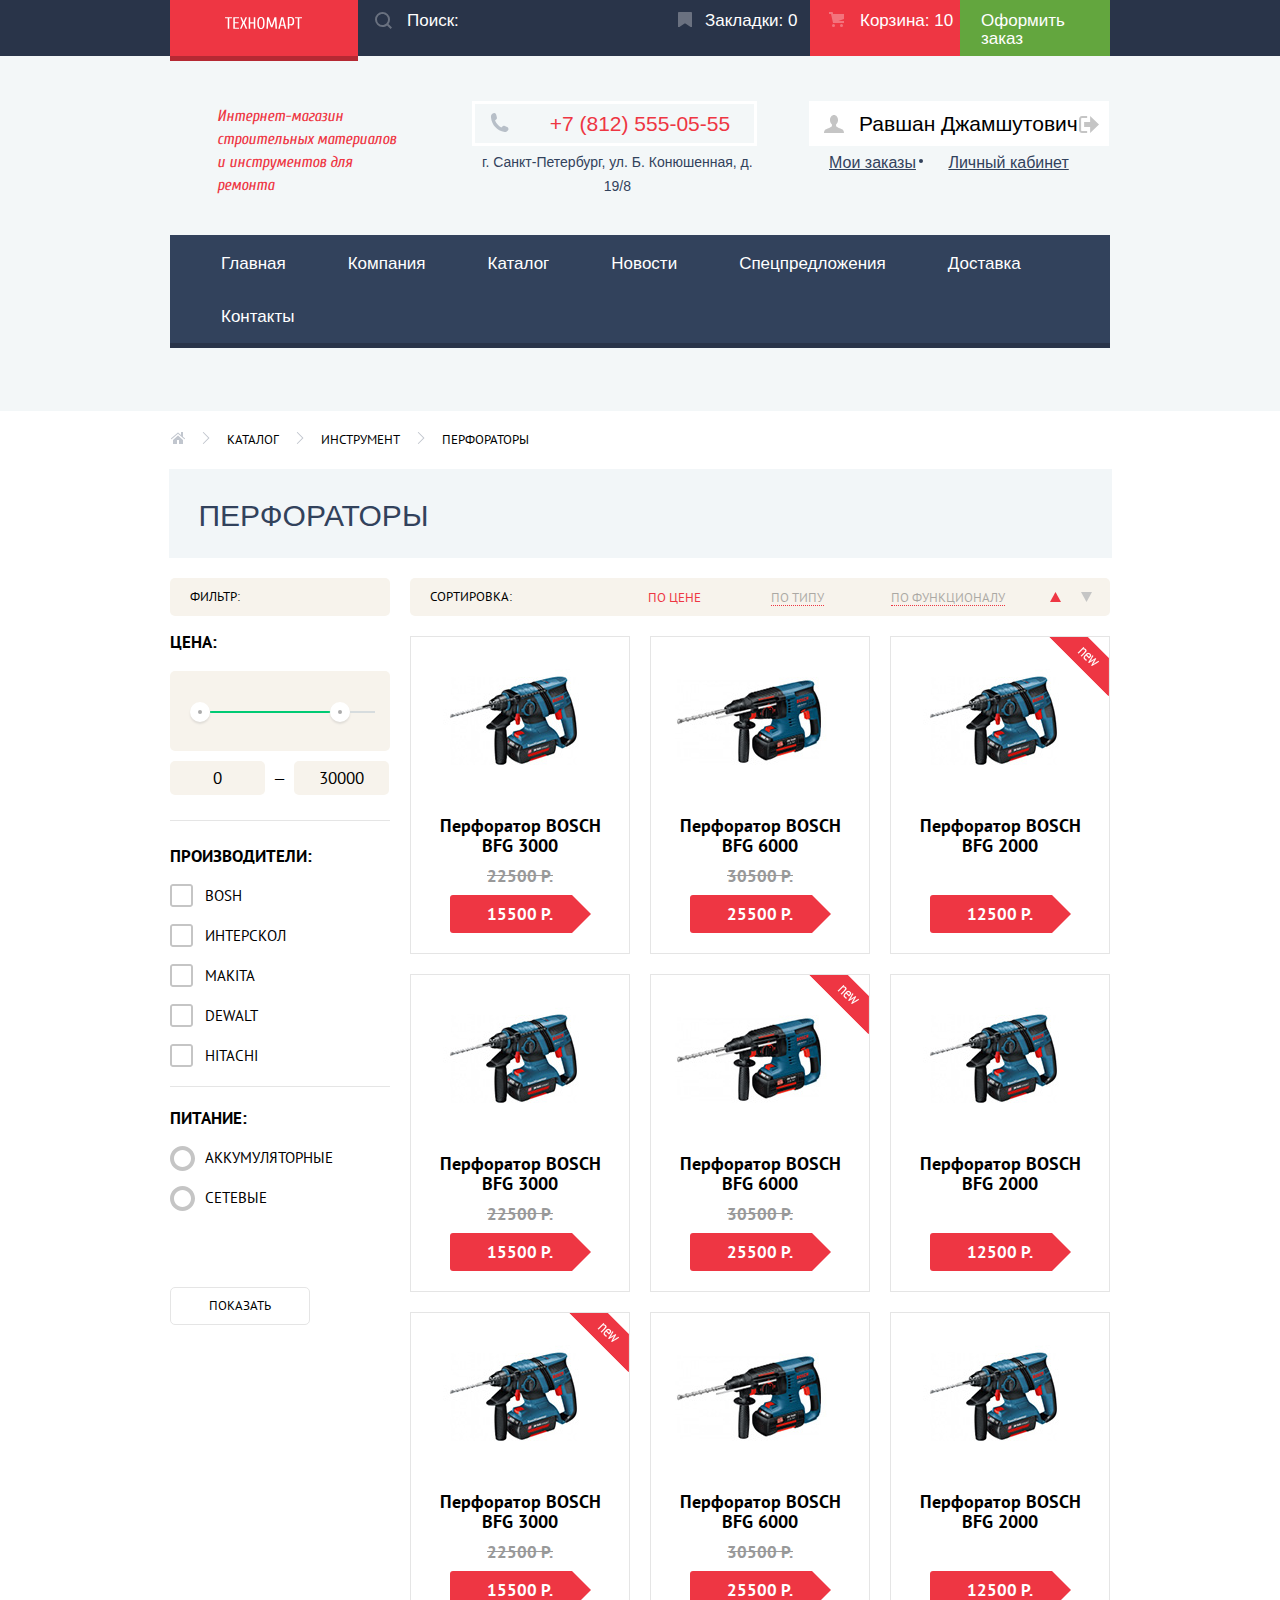
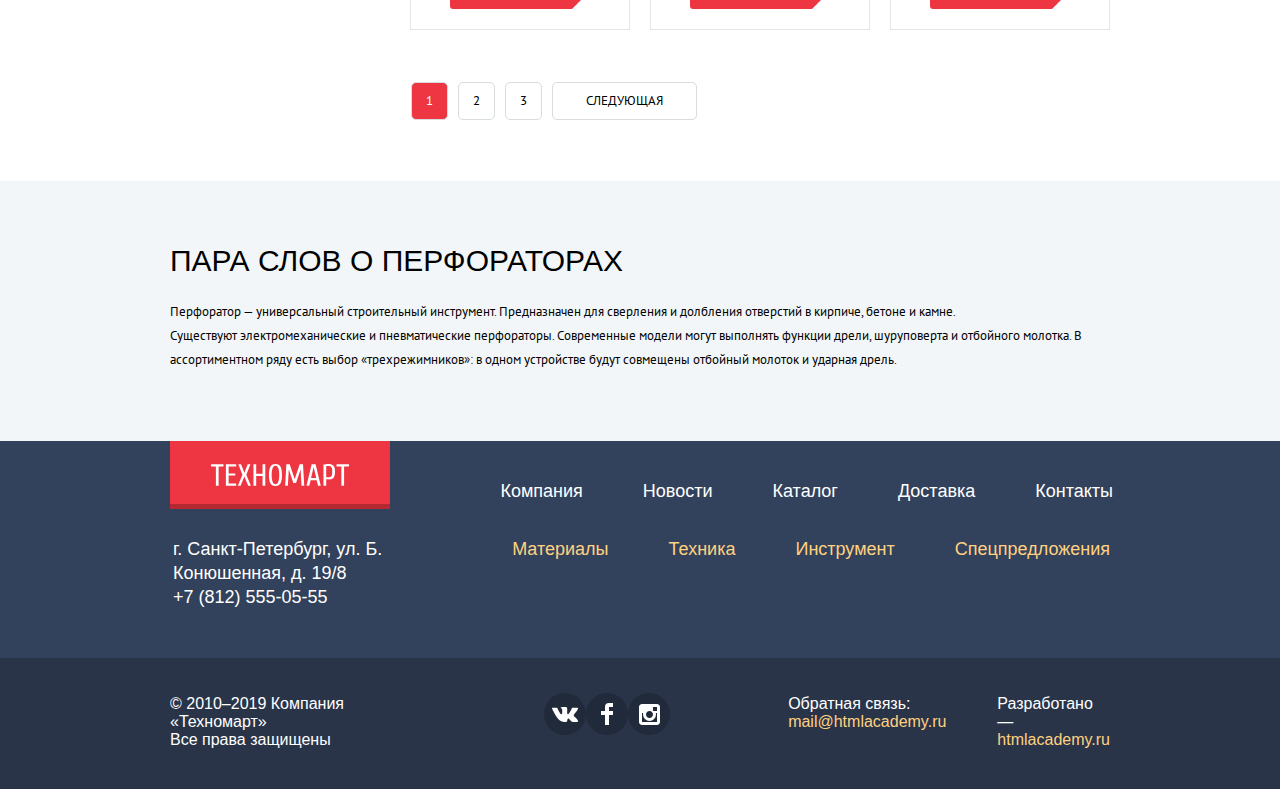
==== commit 10142e9f: "add JS script" ====
--- a/catalog.html
+++ b/catalog.html
@@ -4,8 +4,10 @@
   <meta charset="utf-8">
   <link rel="stylesheet" href="css/normalize.css">
   <link rel="stylesheet" href="css/style.css">
-  <link href="https://fonts.googleapis.com/css?family=Cuprum:400,400i,700&display=swap&subset=cyrillic" rel="stylesheet">
-  <link href="https://fonts.googleapis.com/css?family=PT+Sans:400,400i,700&display=swap&subset=cyrillic,cyrillic-ext" rel="stylesheet">
+  <link href="https://fonts.googleapis.com/css?family=Cuprum:400,400i,700&display=swap&subset=cyrillic"
+        rel="stylesheet">
+  <link href="https://fonts.googleapis.com/css?family=PT+Sans:400,400i,700&display=swap&subset=cyrillic,cyrillic-ext"
+        rel="stylesheet">
   <title>Техномарт-Каталог</title>
 </head>
 <body>
@@ -13,18 +15,24 @@
   <div class="top_header">
     <div class="top_header_wrapper">
 
-      <a class="top_header_logo" href="index.html"><img class="top_header_logo_img" src="img/svg/logo-technomart.svg" width="109" height="19" alt="Техномарт"></a>
+      <a class="top_header_logo" href="index.html"><img class="top_header_logo_img" src="img/svg/logo-technomart.svg"
+                                                        width="109" height="19" alt="Техномарт"></a>
 
       <div class="top_header_navigation">
 
         <form class="top_header_search" action="#" method="get">
-          <input type="text" name="search" placeholder="Поиск:" />
-          <svg class="top_header_icon_search" xmlns="http://www.w3.org/2000/svg" width="17" height="17" viewBox="0 0 17 17">
-            <path fill="#ffffff" d="M17 15.586l-3.542-3.542A7.465 7.465 0 0 0 15 7.5 7.5 7.5 0 1 0 7.5 15c1.71 0 3.282-.579 4.544-1.542L15.586 17 17 15.586zM2 7.5C2 4.467 4.467 2 7.5 2 10.532 2 13 4.467 13 7.5c0 3.032-2.468 5.5-5.5 5.5A5.506 5.506 0 0 1 2 7.5z"></path></svg>
+          <input type="text" name="search" placeholder="Поиск:"/>
+          <svg class="top_header_icon_search" xmlns="http://www.w3.org/2000/svg" width="17" height="17"
+               viewBox="0 0 17 17">
+            <path fill="#ffffff"
+                  d="M17 15.586l-3.542-3.542A7.465 7.465 0 0 0 15 7.5 7.5 7.5 0 1 0 7.5 15c1.71 0 3.282-.579 4.544-1.542L15.586 17 17 15.586zM2 7.5C2 4.467 4.467 2 7.5 2 10.532 2 13 4.467 13 7.5c0 3.032-2.468 5.5-5.5 5.5A5.506 5.506 0 0 1 2 7.5z"></path>
+          </svg>
         </form>
-        <a class="top_header_bookmark" href="bookmarks.html"> Закладки: <span>0</span></a> <!--<img src="img/svg/icon-bookmark.svg" alt="Закладки" width="14" height="16"> -->
-        <a class="top_header_cart not_empty"  href="cart.html">Корзина: <span>10</span></a> <!-- <img src="img/svg/icon-cart.svg" alt=Корзина" width="15" height="15">  -->
-        <a class="top_header_cart_btn"  href="checkout.html">Оформить заказ</a>
+        <a class="top_header_bookmark" href="bookmarks.html"> Закладки: <span>0</span></a>
+        <!--<img src="img/svg/icon-bookmark.svg" alt="Закладки" width="14" height="16"> -->
+        <a class="top_header_cart not_empty" href="cart.html">Корзина: <span>10</span></a>
+        <!-- <img src="img/svg/icon-cart.svg" alt=Корзина" width="15" height="15">  -->
+        <a class="top_header_cart_btn" href="checkout.html">Оформить заказ</a>
 
       </div>
     </div>
@@ -41,13 +49,31 @@
       <div class="header_login_wrapper">
 
         <ul class="main_header_login">
-        <li class="header_login_enter_btn authorized"><a href="#"><svg class="icon_login" xmlns="http://www.w3.org/2000/svg" width="20" height="17" viewBox="0 0 20 17"><path fill="#c5c5c5" d="M14.875 8.5L6 0v6H0v5h6v6z"></path><path fill="#c5c5c5" d="M16.986 15.01h-5.027V17h5.027c2.178 0 3.004-1.81 3.029-3.026V3.028C19.99 1.811 19.164 0 16.986 0h-5.027v1.99h5.027c.839 0 .992.681 1.01 1.057v10.904c-.017.376-.171 1.059-1.01 1.059z"></path></svg>войти</a></li>
-        <li class="header_login_registration_btn authorized"><a href="#">регистрация</a></li>
-        <li class="header_login_enter_btn active"><a href="#"><svg class="icon_user" xmlns="http://www.w3.org/2000/svg" width="20" height="18" viewBox="0 0 20 18"><path fill="#c5c5c5" d="M17.881 14.166c-2.144-.735-4.256-1.666-5.207-2.39-.657-.501-.77-1.618-.517-2.415 1.118-.903 1.864-2.477 1.864-4.278C14.021 2.276 12.221 0 10 0S5.979 2.276 5.979 5.083c0 1.801.746 3.374 1.863 4.277.253.798.141 1.915-.517 2.416-.95.724-3.063 1.654-5.207 2.39S0 18 0 18h20s.025-3.099-2.119-3.834z"></path></svg>
-          Равшан Джамшутович
-        </a></li>
-        <li class="icon_logout"><a href="#"><svg  xmlns="http://www.w3.org/2000/svg" width="21" height="17" viewBox="0 0 21 17"><g fill="#c5c5c5"><path fill="#c5c5c5" d="M21 8.5L12.125 0v6h-6v5h6v6z"></path><path fill="#c5c5c5" d="M3.106 13.952V3.048c.018-.376.171-1.057 1.01-1.057h5.027V0H4.116C1.938 0 1.112 1.81 1.087 3.027v10.946C1.112 15.189 1.938 17 4.116 17h5.027v-1.99H4.116c-.839 0-.992-.683-1.01-1.058z"></path></g></svg></a></li>
-      </ul>
+          <li class="header_login_enter_btn authorized"><a href="#">
+            <svg class="icon_login" xmlns="http://www.w3.org/2000/svg" width="20" height="17" viewBox="0 0 20 17">
+              <path fill="#c5c5c5" d="M14.875 8.5L6 0v6H0v5h6v6z"></path>
+              <path fill="#c5c5c5"
+                    d="M16.986 15.01h-5.027V17h5.027c2.178 0 3.004-1.81 3.029-3.026V3.028C19.99 1.811 19.164 0 16.986 0h-5.027v1.99h5.027c.839 0 .992.681 1.01 1.057v10.904c-.017.376-.171 1.059-1.01 1.059z"></path>
+            </svg>
+            войти</a></li>
+          <li class="header_login_registration_btn authorized"><a href="#">регистрация</a></li>
+          <li class="header_login_enter_btn active"><a href="#">
+            <svg class="icon_user" xmlns="http://www.w3.org/2000/svg" width="20" height="18" viewBox="0 0 20 18">
+              <path fill="#c5c5c5"
+                    d="M17.881 14.166c-2.144-.735-4.256-1.666-5.207-2.39-.657-.501-.77-1.618-.517-2.415 1.118-.903 1.864-2.477 1.864-4.278C14.021 2.276 12.221 0 10 0S5.979 2.276 5.979 5.083c0 1.801.746 3.374 1.863 4.277.253.798.141 1.915-.517 2.416-.95.724-3.063 1.654-5.207 2.39S0 18 0 18h20s.025-3.099-2.119-3.834z"></path>
+            </svg>
+            Равшан Джамшутович
+          </a></li>
+          <li class="icon_logout"><a href="#">
+            <svg xmlns="http://www.w3.org/2000/svg" width="21" height="17" viewBox="0 0 21 17">
+              <g fill="#c5c5c5">
+                <path fill="#c5c5c5" d="M21 8.5L12.125 0v6h-6v5h6v6z"></path>
+                <path fill="#c5c5c5"
+                      d="M3.106 13.952V3.048c.018-.376.171-1.057 1.01-1.057h5.027V0H4.116C1.938 0 1.112 1.81 1.087 3.027v10.946C1.112 15.189 1.938 17 4.116 17h5.027v-1.99H4.116c-.839 0-.992-.683-1.01-1.058z"></path>
+              </g>
+            </svg>
+          </a></li>
+        </ul>
         <a class="my_orders" href="orders.html">Мои заказы</a>
         <a class="private_office" href="cabinet.html">Личный кабинет</a>
       </div>
@@ -71,290 +97,318 @@
 <main>
 
   <ul class="catalog_breadcrumbs">
-    <li><a href="index.html"><svg class="home_icon" xmlns="http://www.w3.org/2000/svg" width="15" height="12" viewBox="0 0 15 12"><g fill="#C1C6CE"><path d="M3 8v4h4V8h2v4h4V8L8 3.516z"></path><path d="M14.831 6.365L13 4.751V0h-2v2.987L8.332.635c-.02-.017-.043-.023-.064-.037a.465.465 0 0 0-.08-.047.551.551 0 0 0-.095-.024C8.062.521 8.032.515 8 .515c-.031 0-.061.006-.092.012a.46.46 0 0 0-.095.025c-.028.011-.053.029-.08.046-.021.014-.045.02-.064.037l-6.498 5.73a.501.501 0 0 0 .33.875.497.497 0 0 0 .331-.125L8 1.677l6.169 5.438a.501.501 0 0 0 .662-.75z"></path></g></svg></a></li>
+    <li><a href="index.html">
+      <svg class="home_icon" xmlns="http://www.w3.org/2000/svg" width="15" height="12" viewBox="0 0 15 12">
+        <g fill="#C1C6CE">
+          <path d="M3 8v4h4V8h2v4h4V8L8 3.516z"></path>
+          <path
+            d="M14.831 6.365L13 4.751V0h-2v2.987L8.332.635c-.02-.017-.043-.023-.064-.037a.465.465 0 0 0-.08-.047.551.551 0 0 0-.095-.024C8.062.521 8.032.515 8 .515c-.031 0-.061.006-.092.012a.46.46 0 0 0-.095.025c-.028.011-.053.029-.08.046-.021.014-.045.02-.064.037l-6.498 5.73a.501.501 0 0 0 .33.875.497.497 0 0 0 .331-.125L8 1.677l6.169 5.438a.501.501 0 0 0 .662-.75z"></path>
+        </g>
+      </svg>
+    </a></li>
     <li><a href="catalog.html">КАТАЛОГ</a></li>
     <li><a href="instruments.html">ИНСТРУМЕНТ</a></li>
     <li>ПЕРФОРАТОРЫ</li>
   </ul>
 
 
-  <h2 class="catalog_title" >ПЕРФОРАТОРЫ</h2>
+  <h2 class="catalog_title">ПЕРФОРАТОРЫ</h2>
   <div class="catalog_columns">
 
-  <section class="catalog_filters">
-    <div class="title_filters">
-    фильтр:
-    </div>
-    <p class="filter_price_title">ЦЕНА:</p>
-    <div class="price_range">
-
-      <div  class="slider_range">
-        <div class="range_control">
-          <div class="range">
-
-          </div>
-          <div class="active_range"></div>
+    <section class="catalog_filters">
+      <h2 class="visuallyhidden">Фильтр</h2>
+      <div class="title_filters">
+        фильтр:
+      </div>
+      <p class="filter_price_title">ЦЕНА:</p>
+      <div class="price_range">
+
+        <div class="slider_range">
+          <div class="range_control">
+            <div class="range">
+
+            </div>
+            <div class="active_range"></div>
+          </div>
+          <div class="circle circle_left"></div>
+          <div class="circle circle_right"></div>
         </div>
-        <div class="circle circle_left"></div>
-        <div class="circle circle_right"></div>
-      </div>
-      <label class="min_price">
-        <input name="price" type="text" value="0">
-      </label>
-      <span>&mdash;</span>
-      <label class="max_price">
-        <input name="price" type="text" value="30000">
-      </label>
-    </div>
-    <form action="https://echo.htmlacademy.ru" method="get" class="filter_brand_selection">
-      <div class="manufactured">
-      <fieldset class="checkbox_goods">
-        <legend>ПРОИЗВОДИТЕЛИ:</legend>
-        <input  class="brand_input" type="checkbox" name="bosh" id="bosh"/>
-        <label for="bosh" class="check_brand">
-          <span class="check_box"></span>
-          <span>BOSH</span>
+        <label class="min_price">
+          <input name="price" type="text" value="0">
         </label>
-        <input  class="brand_input" type="checkbox" name="interskol" id="interskol"/>
-        <label class="check_brand" for="interskol">
-          <span class="check_box"></span>
-          <span>ИНТЕРСКОЛ</span>
+        <span>&mdash;</span>
+        <label class="max_price">
+          <input name="price" type="text" value="30000">
         </label>
-        <input class="brand_input" type="checkbox" name="makita" id="makita"/>
-        <label class="check_brand" for="makita">
-          <span class="check_box"></span>
-          <span>MAKITA</span>
-        </label>
-        <input class="brand_input" type="checkbox" name="dewalt" id="dewalt"/>
-        <label class="check_brand" for="dewalt">
-          <span class="check_box"></span>
-          <span>DEWALT</span>
-        </label>
-        <input class="brand_input" type="checkbox" name="hitachi" id="hitachi"/>
-        <label class="check_brand" for="hitachi">
-          <span class="check_box"></span>
-          <span>HITACHI</span>
-        </label>
-      </fieldset>
-      </div>
-      <div class="power">
-      <fieldset class="radio_power">
-        <legend>ПИТАНИЕ:</legend>
-
-        <input class="power_input" type="radio" name="power" id="battery"/>
-        <label class="radio" for="battery">
-         <span class="radio_box"></span>
-        <span>АККУМУЛЯТОРНЫЕ</span>
-        </label>
-
-        <input class="power_input" type="radio" name="power" id="electric" />
-        <label class="radio" for="electric">
-          <span class="radio_box"></span>
-          <span>СЕТЕВЫЕ</span>
-        </label>
-      </fieldset>
-      </div>
-      <input type="submit" value="Показать" />
-    </form>
-
-  </section>
-
-  <section class="catalog">
-    <div class="catalog_sorting">
-      <div class="title_sorting"><span>сортировка:</span>  </div>
-      <ul class="catalog_sorting_items">
-        <li class="sorting_item sorting_item_active"><a href="#">по цене</a></li>
-        <li class="sorting_item"><a href="#">по типу</a></li>
-        <li class="sorting_item"><a href="#">по функционалу</a></li>
-        <li class="icon_dir_up_active icon_dir_up"><svg xmlns="http://www.w3.org/2000/svg" width="11" height="10" viewBox="0 0 11 10"><path fill="#231F20" d="M5.5 0L0 10h11z"/></svg>
-        </li>
-        <li class="icon_dir_down"><svg xmlns="http://www.w3.org/2000/svg" width="11" height="10" viewBox="0 0 11 10"><path fill="#231F20" d="M5.5 10L0 0h11"></path></svg></li>
-      </ul>
-
-    </div>
-    <ul class="catalog_goods_list">
-
-    <li class="goods_card">
-
-      <div class="goods_card_content">
-      <div class="goods_img">
-        <span class="overlay_new"></span>
-        <img src="img/content/perforator-2.jpg" alt="Перфоратор BOSCH BFG 3000" class="goods_card_img" width="218" height="170">
-        <div class="goods_buttons">
-      <a href="#" class="goods_btn_cart">КУПИТЬ</a>
-      <a href="#" class="goods_btn_bookmark">В ЗАКЛАДКИ</a>
+      </div>
+      <form action="https://echo.htmlacademy.ru" method="get" class="filter_brand_selection">
+        <div class="manufactured">
+          <fieldset class="checkbox_goods">
+            <legend>ПРОИЗВОДИТЕЛИ:</legend>
+            <input class="brand_input" type="checkbox" name="bosh" id="bosh"/>
+            <label for="bosh" class="check_brand">
+              <span class="check_box"></span>
+              <span>BOSH</span>
+            </label>
+            <input class="brand_input" type="checkbox" name="interskol" id="interskol"/>
+            <label class="check_brand" for="interskol">
+              <span class="check_box"></span>
+              <span>ИНТЕРСКОЛ</span>
+            </label>
+            <input class="brand_input" type="checkbox" name="makita" id="makita"/>
+            <label class="check_brand" for="makita">
+              <span class="check_box"></span>
+              <span>MAKITA</span>
+            </label>
+            <input class="brand_input" type="checkbox" name="dewalt" id="dewalt"/>
+            <label class="check_brand" for="dewalt">
+              <span class="check_box"></span>
+              <span>DEWALT</span>
+            </label>
+            <input class="brand_input" type="checkbox" name="hitachi" id="hitachi"/>
+            <label class="check_brand" for="hitachi">
+              <span class="check_box"></span>
+              <span>HITACHI</span>
+            </label>
+          </fieldset>
         </div>
-      </div>
-        <h3 class="goods_title">Перфоратор BOSCH <br>BFG 3000</h3>
-      </div>
-      <div class="goods_prices">
-      <p class="goods_old_price goods_old_price_show">22500 Р.</p>
-      <p class="goods_price">15500 Р.</p>
-      </div>
-    </li>
-
-    <li class="goods_card">
-      <div class="goods_card_content">
-        <span class="overlay_new"></span>
-      <div class="goods_img">
-      <img src="img/content/perforator-3.jpg" alt="Перфоратор BOSCH BFG 6000" class="goods_card_img" width="218" height="170">
-        <div class="goods_buttons">
-          <a href="#" class="goods_btn_cart">КУПИТЬ</a>
-          <a href="#" class="goods_btn_bookmark">В ЗАКЛАДКИ</a>
+        <div class="power">
+          <fieldset class="radio_power">
+            <legend>ПИТАНИЕ:</legend>
+
+            <input class="power_input" type="radio" name="power" id="battery"/>
+            <label class="radio" for="battery">
+              <span class="radio_box"></span>
+              <span>АККУМУЛЯТОРНЫЕ</span>
+            </label>
+
+            <input class="power_input" type="radio" name="power" id="electric"/>
+            <label class="radio" for="electric">
+              <span class="radio_box"></span>
+              <span>СЕТЕВЫЕ</span>
+            </label>
+          </fieldset>
         </div>
-      </div>
-      <h3 class="goods_title">Перфоратор BOSCH <br>BFG 6000</h3>
-      </div>
-      <div class="goods_prices">
-      <p class="goods_old_price goods_old_price_show">30500 Р.</p>
-      <p class="goods_price">25500 Р.</p>
-      </div>
-    </li>
-
-    <li class="goods_card">
-      <div class="goods_card_content">
-        <div class="goods_img">
-          <span class="overlay_new  overlay_new_show" ></span>
-            <img src="img/content/perforator-4.jpg" alt="Перфоратор BOSCH BFG 2000" class="goods_card_img" width="218" height="170">
-          <div class="goods_buttons">
-          <a href="#" class="goods_btn_cart">КУПИТЬ</a>
-          <a href="#" class="goods_btn_bookmark">В ЗАКЛАДКИ</a>
-        </div>
-      </div>
-
- <h3 class="goods_title">Перфоратор BOSCH <br>BFG 2000</h3>
-      </div>
-      <div class="goods_prices">
-        <p class="goods_old_price">30500 Р.</p>
-        <p class="goods_price">12500 Р.</p>
-      </div>
-    </li>
-
-    <li class="goods_card">
-      <div class="goods_card_content">
-        <div class="goods_img">
-          <span class="overlay_new"></span>
-      <img src="img/content/perforator-2.jpg" alt="Перфоратор BOSCH BFG 3000" class="goods_card_img" width="218" height="170">
-          <div class="goods_buttons">
-            <a href="#" class="goods_btn_cart">КУПИТЬ</a>
-            <a href="#" class="goods_btn_bookmark">В ЗАКЛАДКИ</a>
-          </div>
-        </div>
-      <h3 class="goods_title">Перфоратор BOSCH <br> BFG 3000</h3>
-      </div>
-      <div class="goods_prices">
-      <p class="goods_old_price goods_old_price_show">22500 Р.</p>
-      <p class="goods_price">15500 Р.</p>
-      </div>
-    </li>
-
-    <li class="goods_card">
-      <div class="goods_card_content">
-        <div class="goods_img">
-          <span class="overlay_new overlay_new_show"></span>
-        <img src="img/content/perforator-3.jpg" alt="Перфоратор BOSCH BFG 6000" class="goods_card_img" width="218" height="170">
-          <div class="goods_buttons">
-          <a href="#" class="goods_btn_cart">КУПИТЬ</a>
-          <a href="#" class="goods_btn_bookmark">В ЗАКЛАДКИ</a>
-        </div>
-      </div>
-      <h3 class="goods_title">Перфоратор BOSCH <br> BFG 6000</h3>
-      </div>
-      <div class="goods_prices">
-      <p class="goods_old_price goods_old_price_show">30500 Р.</p>
-      <p class="goods_price">25500 Р.</p>
-      </div>
-    </li>
-
-    <li class="goods_card">
-      <div class="goods_card_content">
-        <div class="goods_img">
-          <span class="overlay_new"></span>
-          <img src="img/content/perforator-4.jpg" alt="Перфоратор BOSCH BFG 2000" class="goods_card_img" width="218" height="170">
-        <div class="goods_buttons">
-          <a href="#" class="goods_btn_cart">КУПИТЬ</a>
-          <a href="#" class="goods_btn_bookmark">В ЗАКЛАДКИ</a>
-        </div>
-      </div>
-      <h3 class="goods_title">Перфоратор BOSCH <br> BFG 2000</h3>
-      </div>
-      <div class="goods_prices">
-      <p class="goods_old_price">30500 Р.</p>
-      <p class="goods_price">12500 Р.</p>
-      </div>
-    </li>
-
-    <li class="goods_card">
-      <div class="goods_card_content">
-        <div class="goods_img">
-          <span class="overlay_new overlay_new_show"></span>
-          <img src="img/content/perforator-2.jpg" alt="Перфоратор BOSCH BFG 3000" class="goods_card_img" width="218" height="170">
-          <div class="goods_buttons">
-          <a href="#" class="goods_btn_cart">КУПИТЬ</a>
-          <a href="#" class="goods_btn_bookmark">В ЗАКЛАДКИ</a>
-        </div>
-      </div>
-      <h3 class="goods_title">Перфоратор BOSCH <br> BFG 3000</h3>
-      </div>
-      <div class="goods_prices">
-      <p class="goods_old_price goods_old_price_show">22500 Р.</p>
-      <p class="goods_price">15500 Р.</p>
-      </div>
-    </li>
-
-    <li class="goods_card">
-      <div class="goods_card_content">
-        <div class="goods_img">
-          <span class="overlay_new"></span>
-          <img src="img/content/perforator-3.jpg" alt="Перфоратор BOSCH BFG 6000" class="goods_card_img" width="218" height="170">
-        <div class="goods_buttons">
-          <a href="#" class="goods_btn_cart">КУПИТЬ</a>
-          <a href="#" class="goods_btn_bookmark">В ЗАКЛАДКИ</a>
-        </div>
-      </div>
-
-      <h3 class="goods_title">Перфоратор BOSCH <br>BFG 6000</h3>
-      </div>
-      <div class="goods_prices">
-      <p class="goods_old_price goods_old_price_show">30500 Р.</p>
-      <p class="goods_price">25500 Р.</p>
-      </div>
-    </li>
-
-    <li class="goods_card">
-      <div class="goods_card_content">
-        <div class="goods_img">
-          <span class="overlay_new"></span>
-          <img src="img/content/perforator-4.jpg" alt="Перфоратор BOSCH BFG 2000" class="goods_card_img" width="218" height="170">
-        <div class="goods_buttons">
-          <a href="#" class="goods_btn_cart">КУПИТЬ</a>
-          <a href="#" class="goods_btn_bookmark">В ЗАКЛАДКИ</a>
-        </div>
-      </div>
-      <h3 class="goods_title">Перфоратор BOSCH <br> BFG 2000</h3>
-      </div>
-      <div class="goods_prices">
-      <p class="goods_old_price">30500 Р.</p>
-      <p class="goods_price">12500 Р.</p>
-      </div>
-    </li>
-
-
-    </ul>
-
-    <ul class="pagination_list">
-      <li class="pagination_item pagination-item-current"><a href="#">1</a></li>
-      <li class="pagination_item"><a href="#">2</a></li>
-      <li class="pagination_item"><a href="#">3</a></li>
-      <li class="pagination_item next"><a href="#">Следующая</a></li>
-    </ul>
-  </section>
+        <input type="submit" value="Показать"/>
+      </form>
+
+    </section>
+
+    <section class="catalog">
+      <div class="catalog_sorting">
+        <div class="title_sorting"><span>сортировка:</span></div>
+        <ul class="catalog_sorting_items">
+          <li class="sorting_item sorting_item_active"><a href="#">по цене</a></li>
+          <li class="sorting_item"><a href="#">по типу</a></li>
+          <li class="sorting_item"><a href="#">по функционалу</a></li>
+          <li class="icon_dir_up_active icon_dir_up">
+            <svg xmlns="http://www.w3.org/2000/svg" width="11" height="10" viewBox="0 0 11 10">
+              <path fill="#231F20" d="M5.5 0L0 10h11z"/>
+            </svg>
+          </li>
+          <li class="icon_dir_down">
+            <svg xmlns="http://www.w3.org/2000/svg" width="11" height="10" viewBox="0 0 11 10">
+              <path fill="#231F20" d="M5.5 10L0 0h11"></path>
+            </svg>
+          </li>
+        </ul>
+
+      </div>
+      <ul class="catalog_goods_list">
+
+        <li class="goods_card">
+
+          <div class="goods_card_content">
+            <div class="goods_img">
+              <span class="overlay_new"></span>
+              <img src="img/content/perforator-2.jpg" alt="Перфоратор BOSCH BFG 3000" class="goods_card_img" width="218"
+                   height="170">
+              <div class="goods_buttons">
+                <a href="#" class="goods_btn_cart">КУПИТЬ</a>
+                <a href="#" class="goods_btn_bookmark">В ЗАКЛАДКИ</a>
+              </div>
+            </div>
+            <h3 class="goods_title">Перфоратор BOSCH <br>BFG 3000</h3>
+          </div>
+          <div class="goods_prices">
+            <p class="goods_old_price goods_old_price_show">22500 Р.</p>
+            <p class="goods_price">15500 Р.</p>
+          </div>
+        </li>
+
+        <li class="goods_card">
+          <div class="goods_card_content">
+            <span class="overlay_new"></span>
+            <div class="goods_img">
+              <img src="img/content/perforator-3.jpg" alt="Перфоратор BOSCH BFG 6000" class="goods_card_img" width="218"
+                   height="170">
+              <div class="goods_buttons">
+                <a href="#" class="goods_btn_cart">КУПИТЬ</a>
+                <a href="#" class="goods_btn_bookmark">В ЗАКЛАДКИ</a>
+              </div>
+            </div>
+            <h3 class="goods_title">Перфоратор BOSCH <br>BFG 6000</h3>
+          </div>
+          <div class="goods_prices">
+            <p class="goods_old_price goods_old_price_show">30500 Р.</p>
+            <p class="goods_price">25500 Р.</p>
+          </div>
+        </li>
+
+        <li class="goods_card">
+          <div class="goods_card_content">
+            <div class="goods_img">
+              <span class="overlay_new  overlay_new_show"></span>
+              <img src="img/content/perforator-4.jpg" alt="Перфоратор BOSCH BFG 2000" class="goods_card_img" width="218"
+                   height="170">
+              <div class="goods_buttons">
+                <a href="#" class="goods_btn_cart">КУПИТЬ</a>
+                <a href="#" class="goods_btn_bookmark">В ЗАКЛАДКИ</a>
+              </div>
+            </div>
+
+            <h3 class="goods_title">Перфоратор BOSCH <br>BFG 2000</h3>
+          </div>
+          <div class="goods_prices">
+            <p class="goods_old_price">30500 Р.</p>
+            <p class="goods_price">12500 Р.</p>
+          </div>
+        </li>
+
+        <li class="goods_card">
+          <div class="goods_card_content">
+            <div class="goods_img">
+              <span class="overlay_new"></span>
+              <img src="img/content/perforator-2.jpg" alt="Перфоратор BOSCH BFG 3000" class="goods_card_img" width="218"
+                   height="170">
+              <div class="goods_buttons">
+                <a href="#" class="goods_btn_cart">КУПИТЬ</a>
+                <a href="#" class="goods_btn_bookmark">В ЗАКЛАДКИ</a>
+              </div>
+            </div>
+            <h3 class="goods_title">Перфоратор BOSCH <br> BFG 3000</h3>
+          </div>
+          <div class="goods_prices">
+            <p class="goods_old_price goods_old_price_show">22500 Р.</p>
+            <p class="goods_price">15500 Р.</p>
+          </div>
+        </li>
+
+        <li class="goods_card">
+          <div class="goods_card_content">
+            <div class="goods_img">
+              <span class="overlay_new overlay_new_show"></span>
+              <img src="img/content/perforator-3.jpg" alt="Перфоратор BOSCH BFG 6000" class="goods_card_img" width="218"
+                   height="170">
+              <div class="goods_buttons">
+                <a href="#" class="goods_btn_cart">КУПИТЬ</a>
+                <a href="#" class="goods_btn_bookmark">В ЗАКЛАДКИ</a>
+              </div>
+            </div>
+            <h3 class="goods_title">Перфоратор BOSCH <br> BFG 6000</h3>
+          </div>
+          <div class="goods_prices">
+            <p class="goods_old_price goods_old_price_show">30500 Р.</p>
+            <p class="goods_price">25500 Р.</p>
+          </div>
+        </li>
+
+        <li class="goods_card">
+          <div class="goods_card_content">
+            <div class="goods_img">
+              <span class="overlay_new"></span>
+              <img src="img/content/perforator-4.jpg" alt="Перфоратор BOSCH BFG 2000" class="goods_card_img" width="218"
+                   height="170">
+              <div class="goods_buttons">
+                <a href="#" class="goods_btn_cart">КУПИТЬ</a>
+                <a href="#" class="goods_btn_bookmark">В ЗАКЛАДКИ</a>
+              </div>
+            </div>
+            <h3 class="goods_title">Перфоратор BOSCH <br> BFG 2000</h3>
+          </div>
+          <div class="goods_prices">
+            <p class="goods_old_price">30500 Р.</p>
+            <p class="goods_price">12500 Р.</p>
+          </div>
+        </li>
+
+        <li class="goods_card">
+          <div class="goods_card_content">
+            <div class="goods_img">
+              <span class="overlay_new overlay_new_show"></span>
+              <img src="img/content/perforator-2.jpg" alt="Перфоратор BOSCH BFG 3000" class="goods_card_img" width="218"
+                   height="170">
+              <div class="goods_buttons">
+                <a href="#" class="goods_btn_cart">КУПИТЬ</a>
+                <a href="#" class="goods_btn_bookmark">В ЗАКЛАДКИ</a>
+              </div>
+            </div>
+            <h3 class="goods_title">Перфоратор BOSCH <br> BFG 3000</h3>
+          </div>
+          <div class="goods_prices">
+            <p class="goods_old_price goods_old_price_show">22500 Р.</p>
+            <p class="goods_price">15500 Р.</p>
+          </div>
+        </li>
+
+        <li class="goods_card">
+          <div class="goods_card_content">
+            <div class="goods_img">
+              <span class="overlay_new"></span>
+              <img src="img/content/perforator-3.jpg" alt="Перфоратор BOSCH BFG 6000" class="goods_card_img" width="218"
+                   height="170">
+              <div class="goods_buttons">
+                <a href="#" class="goods_btn_cart">КУПИТЬ</a>
+                <a href="#" class="goods_btn_bookmark">В ЗАКЛАДКИ</a>
+              </div>
+            </div>
+
+            <h3 class="goods_title">Перфоратор BOSCH <br>BFG 6000</h3>
+          </div>
+          <div class="goods_prices">
+            <p class="goods_old_price goods_old_price_show">30500 Р.</p>
+            <p class="goods_price">25500 Р.</p>
+          </div>
+        </li>
+
+        <li class="goods_card">
+          <div class="goods_card_content">
+            <div class="goods_img">
+              <span class="overlay_new"></span>
+              <img src="img/content/perforator-4.jpg" alt="Перфоратор BOSCH BFG 2000" class="goods_card_img" width="218"
+                   height="170">
+              <div class="goods_buttons">
+                <a href="#" class="goods_btn_cart">КУПИТЬ</a>
+                <a href="#" class="goods_btn_bookmark">В ЗАКЛАДКИ</a>
+              </div>
+            </div>
+            <h3 class="goods_title">Перфоратор BOSCH <br> BFG 2000</h3>
+          </div>
+          <div class="goods_prices">
+            <p class="goods_old_price">30500 Р.</p>
+            <p class="goods_price">12500 Р.</p>
+          </div>
+        </li>
+
+
+      </ul>
+
+      <ul class="pagination_list">
+        <li class="pagination_item pagination-item-current"><a href="#">1</a></li>
+        <li class="pagination_item"><a href="#">2</a></li>
+        <li class="pagination_item"><a href="#">3</a></li>
+        <li class="pagination_item next"><a href="#">Следующая</a></li>
+      </ul>
+    </section>
   </div>
   <section class="about_tech">
     <div class="about_tech_content">
-    <h2>Пара слов о перфораторах</h2>
-    <p>Перфоратор — универсальный строительный инструмент. Предназначен для сверления и долбления отверстий в кирпиче, бетоне и камне.</p>
-    <p>Существуют электромеханические и пневматические перфораторы. Современные модели могут выполнять функции дрели, шуруповерта и отбойного молотка. В ассортиментном ряду есть выбор «трехрежимников»: в одном устройстве будут совмещены отбойный молоток и ударная дрель.</p>
+      <h2>Пара слов о перфораторах</h2>
+      <p>Перфоратор — универсальный строительный инструмент. Предназначен для сверления и долбления отверстий в кирпиче,
+        бетоне и камне.</p>
+      <p>Существуют электромеханические и пневматические перфораторы. Современные модели могут выполнять функции дрели,
+        шуруповерта и отбойного молотка. В ассортиментном ряду есть выбор «трехрежимников»: в одном устройстве будут
+        совмещены отбойный молоток и ударная дрель.</p>
     </div>
   </section>
 </main>
@@ -390,9 +444,23 @@
                                       Все права защищены</span>
 
       <ul class="footer_social_links">
-        <li class="social_link" aria-label="в контакте"><a href="#"><svg xmlns="http://www.w3.org/2000/svg" width="26" height="15" viewBox="0 0 26 15"><path fill="#FFF" d="M16.138 11.51c.956-.309 2.18 2.04 3.483 2.939.978.681 1.727.534 1.727.534l3.473-.05s1.815-.112.957-1.554c-.071-.12-.503-1.069-2.585-3.022-2.177-2.043-1.882-1.712.739-5.244 1.597-2.153 2.236-3.468 2.036-4.028-.192-.539-1.365-.399-1.365-.399L20.69.713c-.381.001-.704.119-.851.515-.003.004-.621 1.666-1.445 3.079-1.741 2.989-2.436 3.148-2.724 2.961-.661-.433-.494-1.737-.494-2.664 0-2.897.432-4.105-.846-4.417-.427-.104-.739-.172-1.828-.182-1.392-.021-2.574 0-3.244.329-.445.223-.786.712-.579.74.26.035.843.16 1.155.586.401.552.389 1.789.389 1.789s.229 3.411-.54 3.834c-.528.29-1.25-.302-2.803-3.016-.793-1.388-1.392-2.922-1.392-2.922s-.116-.285-.326-.441c-.25-.185-.6-.244-.6-.244L.848.684S.29.7.085.946c-.182.218-.015.668-.015.668s2.909 6.881 6.203 10.347c3.02 3.182 6.452 2.971 6.452 2.971h1.555s.469-.054.709-.312c.224-.24.214-.691.214-.691s-.031-2.109.935-2.419z"></path></svg></a></li>
-        <li class="social_link" aria-label="фейсбук"><a href="#"><svg xmlns="http://www.w3.org/2000/svg" width="12" height="22" viewBox="0 0 12 22"><path fill="#FFF" d="M12 4V0H8a4 4 0 0 0-4 4v4H0v4h4v10h4V12h4V8H8V4h4z"></path></svg></a></li>
-        <li class="social_link" aria-label="инстаграмм"><a href="#"><svg xmlns="http://www.w3.org/2000/svg" width="21" height="21" viewBox="0 0 21 21"><path fill="#FFF" d="M18 0H3C1.35 0 0 1.35 0 3v15c0 1.65 1.35 3 3 3h15c1.65 0 3-1.35 3-3V3c0-1.65-1.35-3-3-3zm-7.5 7c1.93 0 3.5 1.57 3.5 3.5S12.43 14 10.5 14 7 12.43 7 10.5 8.57 7 10.5 7zM18 18H3V9h1.181A6.504 6.504 0 0 0 4 10.5a6.5 6.5 0 1 0 13 0 6.45 6.45 0 0 0-.181-1.5H18v9zm0-11h-4V3h4v4z"></path></svg></a></li>
+        <li class="social_link"><a aria-label="в контакте" href="#">
+          <svg xmlns="http://www.w3.org/2000/svg" width="26" height="15" viewBox="0 0 26 15">
+            <path fill="#FFF"
+                  d="M16.138 11.51c.956-.309 2.18 2.04 3.483 2.939.978.681 1.727.534 1.727.534l3.473-.05s1.815-.112.957-1.554c-.071-.12-.503-1.069-2.585-3.022-2.177-2.043-1.882-1.712.739-5.244 1.597-2.153 2.236-3.468 2.036-4.028-.192-.539-1.365-.399-1.365-.399L20.69.713c-.381.001-.704.119-.851.515-.003.004-.621 1.666-1.445 3.079-1.741 2.989-2.436 3.148-2.724 2.961-.661-.433-.494-1.737-.494-2.664 0-2.897.432-4.105-.846-4.417-.427-.104-.739-.172-1.828-.182-1.392-.021-2.574 0-3.244.329-.445.223-.786.712-.579.74.26.035.843.16 1.155.586.401.552.389 1.789.389 1.789s.229 3.411-.54 3.834c-.528.29-1.25-.302-2.803-3.016-.793-1.388-1.392-2.922-1.392-2.922s-.116-.285-.326-.441c-.25-.185-.6-.244-.6-.244L.848.684S.29.7.085.946c-.182.218-.015.668-.015.668s2.909 6.881 6.203 10.347c3.02 3.182 6.452 2.971 6.452 2.971h1.555s.469-.054.709-.312c.224-.24.214-.691.214-.691s-.031-2.109.935-2.419z"></path>
+          </svg>
+        </a></li>
+        <li class="social_link"><a  aria-label="фейсбук" href="#">
+          <svg xmlns="http://www.w3.org/2000/svg" width="12" height="22" viewBox="0 0 12 22">
+            <path fill="#FFF" d="M12 4V0H8a4 4 0 0 0-4 4v4H0v4h4v10h4V12h4V8H8V4h4z"></path>
+          </svg>
+        </a></li>
+        <li class="social_link"><a aria-label="инстаграмм" href="#">
+          <svg xmlns="http://www.w3.org/2000/svg" width="21" height="21" viewBox="0 0 21 21">
+            <path fill="#FFF"
+                  d="M18 0H3C1.35 0 0 1.35 0 3v15c0 1.65 1.35 3 3 3h15c1.65 0 3-1.35 3-3V3c0-1.65-1.35-3-3-3zm-7.5 7c1.93 0 3.5 1.57 3.5 3.5S12.43 14 10.5 14 7 12.43 7 10.5 8.57 7 10.5 7zM18 18H3V9h1.181A6.504 6.504 0 0 0 4 10.5a6.5 6.5 0 1 0 13 0 6.45 6.45 0 0 0-.181-1.5H18v9zm0-11h-4V3h4v4z"></path>
+          </svg>
+        </a></li>
       </ul>
       <span class="footer_feedback">Обратная связь: <br>
        <span class="footer_feedback_mail"><a href="mailto:mail@htmlacademy.ru">mail@htmlacademy.ru</a></span></span>
--- a/css/style.css
+++ b/css/style.css
@@ -2,30 +2,31 @@
   font-family: "Cuprum";
   src: url(../fonts/Cuprum/Cuprum-Regular.ttf);
 }
+
 @font-face {
   font-family: "PT Sans";
   src: url(../fonts/PTSans/PTC55F.ttf);
 }
 
-
-body{
-  padding:0;
+body {
+  padding: 0;
   margin: 0;
-  font-family: 'Cuprum', 'Arial','Tahoma', sans-serif;
-}
-
-img{
+  font-family: 'Cuprum', 'Arial', sans-serif;
+}
+
+img {
   max-width: 100%;
   height: auto;
   flex-shrink: 0;
 }
+
 a {
   text-decoration: none;
 }
-q{
+
+q {
   quotes: "\00ab" "\00bb";
 }
-
 
 .visuallyhidden:not(:focus):not(:active) {
   position: absolute;
@@ -41,45 +42,38 @@
   overflow: hidden;
 }
 
-nav a{
-  text-transform: capitalize;
-}
-
-.container h3{
+.container h3 {
   text-transform: uppercase;
 }
+
 .goods_old_price {
   text-decoration: line-through;
 }
-.main_footer ul li a{
-  text-transform: capitalize;
-}
+
 .goods_card {
-  list-style-type:none;
-}
-
-.goods_btn{
-  display:none;
-}
-
-
+  list-style-type: none;
+}
+
+.goods_btn {
+  display: none;
+}
 
 /*Popup*/
 
-.cart_popup{
+.cart_popup {
   display: none;
   position: fixed;
-  top:300px;
-  left:50%;
+  top: 150px;
+  left: 50%;
   margin-left: -282px;
-  width:620px;
-  -webkit-box-shadow: 0px 20px 40px  rgba(0,0,0,0.75);
-  box-shadow: 0px 20px 40px  rgba(0,0,0,0.75);
+  width: 620px;
+  -webkit-box-shadow: 0 20px 40px rgba(0, 0, 0, 0.75);
+  box-shadow: 0 20px 40px rgba(0, 0, 0, 0.75);
   border-top: 7px solid #ee3643;
   background-color: #fff;
 }
 
-.cart_popup_show{
+.cart_popup_show {
   display: block;
 
 }
@@ -91,21 +85,22 @@
   font-size: 30px;
   position: relative;
 }
-.cart_popup_content p{
+
+.cart_popup_content p {
   margin: 0 0 0 50px;
 }
 
 .cart_popup_btn {
   background-color: #f1f1f1;
   text-align: center;
-  margin:0;
+  margin: 0;
   text-transform: uppercase;
   padding-top: 37px;
   padding-bottom: 37px;
 
 }
 
-.checkout_btn{
+.checkout_btn {
   width: 220px;
   height: 38px;
   padding: 11px 60px 10px 62px;
@@ -123,7 +118,7 @@
   border-radius: 5px;
 }
 
-.cart_popup_close_img{
+.cart_popup_close_img {
   margin-top: 9px;
   margin-right: 9px;
 }
@@ -131,45 +126,42 @@
 .cart_popup_mark_img {
   position: absolute;
   background: url(../img/svg/icon-mark.svg) no-repeat;
-  top:60px;
-  left:80px;
+  top: 60px;
+  left: 80px;
   width: 66px;
   height: 66px;
 }
 
-
-
-.write-us_popup{
+.write-us_popup {
   display: none;
   position: fixed;
-  width:620px;
-  -webkit-box-shadow: 0px 20px 40px  rgba(0,0,0,0.75);
-  box-shadow: 0px 20px 40px  rgba(0,0,0,0.75);
+  width: 620px;
+  -webkit-box-shadow: 0 20px 40px rgba(0, 0, 0, 0.75);
+  box-shadow: 0 20px 40px rgba(0, 0, 0, 0.75);
   border-top: 7px solid #ee3643;
-  top:250px;
-  left:50%;
+  top: 150px;
+  left: 50%;
   background-color: #fff;
   margin-left: -310px;
 }
 
-.write-us_popup_show{
+.write-us_popup_show {
   display: block;
 }
 
-.popup_close{
+.popup_close {
   position: absolute;
   width: 21px;
   height: 21px;
-  right:9px;
+  right: 9px;
   top: 9px;
   background: transparent url(../img/svg/icon-close.svg);
   border: none;
   cursor: pointer;
   font-size: 0;
-
-}
-
-.write-us_popup_form{
+}
+
+.write-us_popup_form {
   width: 460px;
   margin: 37px auto 0;
   padding-bottom: 30px;
@@ -180,20 +172,21 @@
 
 }
 
-.write-us_popup_form label{
+.write-us_popup_form label {
   display: inline-block;
   margin-bottom: 13px;
 
 }
+
 .write-us_popup_input {
   display: inline-block;
-  width:220px;
+  width: 220px;
   margin-right: -4px;
   margin-bottom: 19px;
 
 }
 
-.write-us_popup_input input{
+.write-us_popup_input input {
   padding-top: 8px;
   padding-bottom: 8px;
   padding-left: 15px;
@@ -204,48 +197,43 @@
   width: 220px;
   -webkit-box-sizing: border-box;
   box-sizing: border-box;
-  width: 220px;
   border: 2px solid #b5b5b5;
 }
 
-.write-us_popup_input input:focus{
-  border:2px solid #ee3643;
+.write-us_popup_input input:focus {
+  border: 2px solid #ee3643;
   outline: #ee3643 2px;
   -moz-outline-radius: 5px;
-  -webkit-box-shadow: 0 0  1px 0px #ee3643;
-  box-shadow: 0 0  1px 0px #ee3643;
-}
-
-
+  -webkit-box-shadow: 0 0 1px 0 #ee3643;
+  box-shadow: 0 0 1px 0 #ee3643;
+}
 
 .write-us_popup_input input::-webkit-input-placeholder {
   font-family: 'PT Sans', Arial, sans-serif;
   font-size: 13px;
   line-height: 18px;
-  color:#a9a9a9;
-}
-
-.write-us_popup_input  input::-moz-placeholder, :-moz-placeholder{
+  color: #a9a9a9;
+}
+
+.write-us_popup_input input::-moz-placeholder, :-moz-placeholder {
   font-size: 13px;
   line-height: 18px;
-  color:#a9a9a9;
-
-}
-
-
-.indent{
+  color: #a9a9a9;
+
+}
+
+.indent {
   margin-left: 20px;
 
 }
 
-.write-us_popup_btn{
+.write-us_popup_btn {
   background-color: #f1f1f1;
   text-align: center;
-  margin:0;
+  margin: 0;
   text-transform: uppercase;
   padding-top: 37px;
   padding-bottom: 37px;
-
 
 }
 
@@ -257,22 +245,21 @@
   width: 460px;
 }
 
-.write-us_popup_form textarea::-webkit-input-placeholder{
+.write-us_popup_form textarea::-webkit-input-placeholder {
   font-family: 'PT Sans', sans-serif;
   font-size: 13px;
   line-height: 18px;
   color: #a9a9a9;
 }
 
-.write-us_popup_form textarea::-moz-placeholder, :-moz-placeholder{
+.write-us_popup_form textarea::-moz-placeholder, :-moz-placeholder {
   font-family: 'PT Sans', sans-serif;
   font-size: 13px;
   line-height: 18px;
   color: #a9a9a9;
 }
 
-
-.write-us_popup_form textarea{
+.write-us_popup_form textarea {
   width: 441px;
   padding-top: 13px;
   padding-left: 15px;
@@ -284,12 +271,12 @@
   border: 2px solid #b5b5b5;
 }
 
-.write-us_popup_form textarea:focus{
-  border:2px solid #ee3643;
+.write-us_popup_form textarea:focus {
+  border: 2px solid #ee3643;
   outline: #ee3643 2px;
   -moz-outline-radius: 5px;
-  -webkit-box-shadow: 0 0  1px 0px #ee3643;
-  box-shadow: 0 0  1px 0px #ee3643;
+  -webkit-box-shadow: 0 0 1px 0 #ee3643;
+  box-shadow: 0 0 1px 0 #ee3643;
 }
 
 .map_popup {
@@ -297,10 +284,10 @@
   position: fixed;
   width: 940px;
   height: 446px;
-  top: 300px;
+  top: 150px;
   left: 50%;
-  -webkit-box-shadow: 0px 0px 16px rgba(47, 42, 43, 0.5);
-  box-shadow: 0px 0px 16px rgba(47, 42, 43, 0.5);
+  -webkit-box-shadow: 0 0 16px rgba(47, 42, 43, 0.5);
+  box-shadow: 0 0 16px rgba(47, 42, 43, 0.5);
   margin-left: -470px;
 }
 
@@ -308,31 +295,29 @@
   display: block;
 }
 
-.map_popup_close_img{
+.map_popup_close_img {
   position: absolute;
   top: 9px;
   right: 9px;
 
 }
 
-
-
 /*Header*/
 
-.header{
+.header {
   margin: 0 auto;
   background-color: #f3f7f8;
   width: 100%;
 }
 
-.top_header{
+.top_header {
   background-color: #293449;
   margin: 0 auto 20px;
   width: 1280px;
 
 }
 
-.top_header_wrapper{
+.top_header_wrapper {
   margin: 0 auto;
   width: 940px;
   padding-right: 10px;
@@ -342,17 +327,18 @@
   display: flex;
 
 }
-.top_header a{
+
+.top_header a {
   font-size: 17px;
   line-height: 1.06;
   letter-spacing: normal;
   color: #ffffff;
 }
 
-.top_header_logo{
+.top_header_logo {
   background-color: #ee3643;
-  -webkit-box-shadow: 0px 5px 0 0 #b52933;
-  box-shadow: 0px 5px 0 0 #b52933;
+  -webkit-box-shadow: 0 5px 0 0 #b52933;
+  box-shadow: 0 5px 0 0 #b52933;
   text-align: center;
   padding: 15px 56px 5px 55px;
 
@@ -362,32 +348,35 @@
   background-color: #ca2c37;
 }
 
-.top_header_navigation{
+.top_header_logo:active {
+  background-color: #ba2732;
+}
+
+.top_header_navigation {
   display: -webkit-box;
   display: -ms-flexbox;
   display: flex;
   position: relative;
 
-
-}
-.top_header_navigation a{
+}
+
+.top_header_navigation a {
   display: block;
 
-
-}
-
-.top_header_navigation a:hover{
+}
+
+.top_header_navigation a:hover {
   background-color: #212a3a;
 }
 
-.top_header_navigation a:active{
+.top_header_navigation a:active {
   opacity: 0.5;
   background-color: #161d29;
 
 }
 
 .top_header_search {
-  fint-size: 17px;
+  font-size: 17px;
   line-height: 18px;
   position: relative;
 }
@@ -401,20 +390,18 @@
   min-width: 189px;
 }
 
-.top_header_icon_search{
-  position: absolute;
-  top:12px;
+.top_header_icon_search {
+  position: absolute;
+  top: 12px;
   left: 17px;
   z-index: 100;
 }
 
-
-
-.top_header_search input:hover{
+.top_header_search input:hover {
   background-color: #212a3a;
 }
 
-.top_header_search input:hover + .top_header_icon_search path{
+.top_header_search input:hover + .top_header_icon_search path {
   opacity: 1;
 
 }
@@ -424,108 +411,101 @@
   color: #000;
 }
 
-.top_header_icon_search path{
+.top_header_icon_search path {
   opacity: 0.3;
 }
 
-
-.top_header_search input:focus + .top_header_icon_search path{
+.top_header_search input:focus + .top_header_icon_search path {
   fill: #ee3643;
   opacity: 1;
 }
 
-
 .top_header_search input::-webkit-input-placeholder {
   font-size: 17px;
   line-height: 18px;
-  color:#fff;
-}
-
-.top_header_search input::-moz-placeholder, :-moz-placeholder{
+  color: #fff;
+}
+
+.top_header_search input::-moz-placeholder, :-moz-placeholder {
   font-size: 17px;
   line-height: 18px;
-  color:#fff;
+  color: #fff;
   opacity: 1;
 }
 
-
-
-.top_header_bookmark{
+.top_header_bookmark {
   position: relative;
-  padding:12px 0px 12px 45px;
+  padding: 12px 0 12px 45px;
   width: 105px;
 }
-.top_header_bookmark::before{
+
+.top_header_bookmark::before {
   content: "";
   position: absolute;
-  background-image: url(../img/svg/icon-bookmark.svg);
-  background-repeat: no-repeat;
+  background: url(../img/svg/icon-bookmark.svg) no-repeat;
   opacity: 0.3;
   width: 15px;
   height: 15px;
   top: 12px;
-  left:18px;
+  left: 18px;
 }
 
 .top_header_bookmark:hover::before {
   opacity: 1;
 }
 
-.top_header_bookmark:active::before{
+.top_header_bookmark:active::before {
   opacity: 0.5;
 
 }
 
-.top_header_cart{
+.top_header_cart {
   position: relative;
-  padding:12px 0px 12px 50px;
+  padding: 12px 0 12px 50px;
   width: 100px;
 
 }
 
-.top_header_cart::before{
+.top_header_cart::before {
   content: "";
   position: absolute;
-  background-image: url(../img/svg/icon-cart.svg);
-  background-repeat: no-repeat;
+  background: url(../img/svg/icon-cart.svg) no-repeat;
   opacity: 0.3;
   width: 15px;
   height: 15px;
   top: 12px;
-  left:19px;
+  left: 19px;
 }
 
 .top_header_cart:hover::before {
   opacity: 1;
 }
 
-.top_header_cart:active::before{
+.top_header_cart:active::before {
   opacity: 0.5;
 }
 
-.not_empty{
+.not_empty {
   background-color: #ee3643;
 }
-
-
 
 .top_header_navigation .top_header_cart_btn {
   background-color: #63a63e;
-  padding:12px 0px 8px 21px;
+  padding: 12px 0 8px 21px;
   width: 129px;
 
 }
-.top_header_navigation .top_header_cart_btn:hover{
+
+.top_header_navigation .top_header_cart_btn:hover {
   background-color: #5fbb2d;
 }
 
-.top_header_navigation .top_header_cart_btn:active{
+.top_header_navigation .top_header_cart_btn:active {
   background-color: #518534;
 
 }
 
-
-.main_header_wrapper{
+.main_header_wrapper {
   display: -webkit-box;
   display: -ms-flexbox;
   display: flex;
@@ -535,15 +515,15 @@
   margin: 0 auto 27px;
 }
 
-.main_header_headline p{
+.main_header_headline p {
   padding: 0;
 
 }
 
-.main_header_headline{
+.main_header_headline {
   background-color: #f3f7f8;
   font-style: italic;
-  font-size:16px;
+  font-size: 16px;
   line-height: 23px;
   color: #ee3643;
   margin-top: 29px;
@@ -552,18 +532,14 @@
   font-stretch: normal;
   letter-spacing: normal;
 
-
-}
-
-
-
-.main_header_info{
+}
+
+.main_header_info {
   margin-left: 73px;
 
-
-}
-
-.main_header_phone{
+}
+
+.main_header_phone {
   min-width: 189px;
   border: solid 3px #ffffff;
   color: #ee3643;
@@ -572,25 +548,24 @@
   padding-top: 9px;
   padding-bottom: 9px;
   display: block;
-  position:relative;
-  margin-top:25px;
+  position: relative;
+  margin-top: 25px;
   margin-bottom: 5px;
   padding-left: 75px;
 }
 
-.main_header_phone::before{
+.main_header_phone::before {
   content: "";
   position: absolute;
   width: 19px;
   height: 19px;
-  background-image: url(../img/svg/icon-phone.svg);
-  background-repeat: no-repeat;
-  top:9px;
-  left:15px;
-
-}
-
-.main_header_address{
+  background: url(../img/svg/icon-phone.svg) no-repeat;
+  top: 9px;
+  left: 15px;
+
+}
+
+.main_header_address {
   font-size: 14px;
   line-height: 1.71;
   text-align: center;
@@ -598,29 +573,27 @@
   margin: 0;
   padding: 0 0 0 6px;
 }
-.header_login_wrapper{
+
+.header_login_wrapper {
   margin-left: 52px;
 }
 
-.my_orders, .private_office{
+.my_orders, .private_office {
   position: relative;
   font-size: 16px;
   line-height: 18px;
   color: #32425c;
   text-decoration: underline;
   text-transform: inherit;
-  margin-top:8px;
   display: inline-block;
-  margin-left: 20px;
-  margin-right: 8px;
-  margin-bottom: 10px;
-}
-
-.my_orders:hover, .private_office:hover{
+  margin: 8px 8px 10px 20px;
+}
+
+.my_orders:hover, .private_office:hover {
   color: #ee3643;
 }
 
-.my_orders:active, .private_office:active{
+.my_orders:active, .private_office:active {
   opacity: 0.3;
   color: #32425c;
 }
@@ -628,7 +601,7 @@
 .my_orders::after {
   position: absolute;
   content: "";
-  top:5px;
+  top: 5px;
   left: 90px;
   width: 4px;
   height: 4px;
@@ -636,7 +609,7 @@
   border-radius: 50%;
 }
 
-.main_header_login{
+.main_header_login {
   display: -webkit-box;
   display: -ms-flexbox;
   display: flex;
@@ -646,22 +619,24 @@
   padding: 25px 0 0;
   margin: 0 13px 0 auto;
 }
-.authorized{
+
+.authorized {
   display: none;
 
 }
 
-.main_header_login li{
+.main_header_login li {
   list-style-type: none;
   height: 45px;
 }
 
-.main_header_login a{
+.main_header_login a {
   display: block;
   position: relative;
   padding: 12px 0;
 
 }
+
 .header_login_enter_btn a, .header_login_registration_btn a {
   font: inherit;
   color: #000;
@@ -672,88 +647,92 @@
 
 }
 
-
-.header_login_enter_btn{
+.header_login_enter_btn {
   background-color: #fff;
   min-width: 96px;
   padding-left: 25px;
 }
 
-.header_login_registration_btn{
+.header_login_registration_btn {
   background-color: #fff;
   min-width: 150px;
   text-align: center;
   margin-left: 10px;
 }
 
-.header_login_registration_btn a{
+.header_login_registration_btn a {
   text-align: center;
 
 }
-.header_login_enter_btn a:hover{
+
+.header_login_enter_btn a:hover {
   color: #ee3643;
 }
-.header_login_enter_btn a:active{
+
+.header_login_enter_btn a:active {
   opacity: 0.3;
-  color:black;
-}
+  color: black;
+}
+
 .icon_login {
   position: absolute;
-  top:14px;
-  left:-10px;
-}
-
-.header_login_registration_btn a:hover{
+  top: 14px;
+  left: -10px;
+}
+
+.header_login_registration_btn a:hover {
   color: #ee3643;
 
 }
 
-.header_login_registration_btn a:active{
+.header_login_registration_btn a:active {
   opacity: 0.3;
-  color:black;
-}
-
-.header_login_enter_btn a:hover path{
-  fill:#6c778a;
-}
-
-
-.login_img{
-  margin-top:14px;
-}
-a svg:hover .login_img{
+  color: black;
+}
+
+.header_login_enter_btn a:hover path {
+  fill: #6c778a;
+}
+
+.login_img {
+  margin-top: 14px;
+}
+
+a svg:hover .login_img {
   fill: #32425c;
 }
 
 /*Главное меню*/
 
-.main_header{
+.main_header {
   margin-bottom: 20px;
   padding-bottom: 63px;
 }
 
-.main_header_navigation{
+.main_header_navigation {
   margin: 0 auto;
   width: 940px;
-  -webkit-box-shadow: inset 0px -5px 0 0 #293449;
-  box-shadow: inset 0px -5px 0 0 #293449;
+  -webkit-box-shadow: inset 0 -5px 0 0 #293449;
+  box-shadow: inset 0 -5px 0 0 #293449;
   background-color: #32425c;
 
 }
+
 .main_header_navigation ul {
   list-style-type: none;
   margin: 0;
   padding: 2px 0 5px 20px;
 }
 
-.header_site_navigation{
+.header_site_navigation {
   display: -webkit-box;
   display: -ms-flexbox;
   display: flex;
   -ms-flex-wrap: wrap;
   flex-wrap: wrap;
 }
-.header_site_navigation a{
+
+.header_site_navigation a {
   display: block;
   padding: 18px 31px;
   font-size: 17px;
@@ -762,18 +741,17 @@
   text-transform: capitalize;
 }
 
-.header_site_navigation a:hover{
+.header_site_navigation a:hover {
   background-color: #1d2739;
 }
 
-.header_site_navigation a:active{
+.header_site_navigation a:active {
   background-color: #1d2739;
   opacity: 0.5;
 }
 
-
-.index_columns{
-  width:940px;
+.index_columns {
+  width: 940px;
   display: -webkit-box;
   display: -ms-flexbox;
   display: flex;
@@ -786,12 +764,12 @@
 
 }
 
-.about{
+.about {
   margin-bottom: 62px;
 
 }
 
-.about h3, .contacts h3{
+.about h3, .contacts h3 {
   font-size: 30px;
   line-height: 30px;
   text-transform: uppercase;
@@ -801,8 +779,9 @@
   letter-spacing: normal;
   margin-bottom: 27px;
 }
-.about p, .contacts p{
-  font-family:'PT Sans', Arial, sans-serif;
+
+.about p, .contacts p {
+  font-family: 'PT Sans', Arial, sans-serif;
   font-size: 13px;
   line-height: 24px;
   font-weight: normal;
@@ -812,17 +791,21 @@
   margin-top: 24px;
 
 }
-.contacts p{
+
+.contacts p {
   margin-bottom: 30px;
 
 }
+
 .about ul {
   list-style-type: none;
 }
-.block{
-  display:block;
-}
-.btn{
+
+.block {
+  display: block;
+}
+
+.btn {
   background-color: #ee3643;
   color: #fff;
   font-size: 14px;
@@ -833,26 +816,29 @@
   text-decoration: none;
   text-transform: uppercase;
 }
+
 .btn:hover {
   background-color: #ca2c37;
 }
 
-.btn:active{
+.btn:active {
   background-color: #ba2732;
 
 }
+
 .about .btn {
-  padding: 10px 0px;
+  padding: 10px 0;
   width: 220px;
-  margin-top: 0px;
-
-}
-.about_items{
+  margin-top: 0;
+
+}
+
+.about_items {
   padding: 0;
   margin: 0 0 35px;
 }
 
-.about_item{
+.about_item {
   font-size: 18px;
   line-height: 20px;
   position: relative;
@@ -860,27 +846,24 @@
   margin-top: 20px;
 }
 
-
-
-.about_item::before{
+.about_item::before {
   content: "";
   position: absolute;
   background-image: url(../img/content/dash.png);
   width: 25px;
   height: 2px;
-  top:8px;
-  left:0px;
-}
-
-
-.contacts .btn{
+  top: 8px;
+  left: 0;
+}
+
+.contacts .btn {
   padding: 10px 0;
   margin-top: 36px;
 }
 
 /*Offers*/
 
-.offers{
+.offers {
   width: 940px;
   display: -webkit-box;
   display: -ms-flexbox;
@@ -893,7 +876,7 @@
   margin: 56px auto 35px;
 }
 
-.right_flex{
+.right_flex {
   display: -webkit-box;
   display: -ms-flexbox;
   display: flex;
@@ -908,7 +891,8 @@
   flex-direction: column;
 
 }
-.holder{
+
+.holder {
   width: 300px;
   height: 103px;
   position: relative;
@@ -917,7 +901,7 @@
 
 }
 
-.holder p{
+.holder p {
   margin-top: 2px;
   margin-left: 22px;
   margin-bottom: 13px;
@@ -930,39 +914,41 @@
 }
 
 .holder .btn {
-  background-color: rgba(0,0,0,0.1);
+  background-color: rgba(0, 0, 0, 0.1);
 }
 
 .holder .btn:hover {
-  background-color: rgba(0,0,0,0.2);
+  background-color: rgba(0, 0, 0, 0.2);
 }
 
 .holder .btn:active {
-  background-color: rgba(0,0,0,0.3);
-}
-.holder a{
+  background-color: rgba(0, 0, 0, 0.3);
+}
+
+.holder a {
   display: inline-block;
   text-transform: uppercase;
   color: #fff;
   width: 135px;
   margin-left: 25px;
-  padding: 10px 0px;
+  padding: 10px 0;
 }
 
 .materials {
   background: #ffbf47 url(../img/svg/icon-1.svg) no-repeat 214px 32px;
   margin-right: 20px;
 }
-.instrument{
+
+.instrument {
   background: #3bbce3 url(../img/svg/icon-2.svg) no-repeat 197px 34px;
   margin-right: 20px;
 }
 
-.technicals{
+.technicals {
   background: #dc91d8 url(../img/svg/icon-3.svg) no-repeat 192px 32px;
 }
 
-.discount{
+.discount {
   background: #8ed78f url(../img/svg/icon-4.svg) no-repeat 196px 27px;
 }
 
@@ -970,19 +956,21 @@
   background: #ffc047 url(../img/svg/icon-5.svg) no-repeat 190px 32px;
 
 }
+
 .offers_slider {
   width: 620px;
 }
 
-.slide{
+.slide {
   position: relative;
   display: none;
 }
-.slide_show{
+
+.slide_show {
   display: block;
 }
 
-.offers_slider h2{
+.offers_slider h2 {
   position: absolute;
   color: #fff;
   font-size: 36px;
@@ -1001,26 +989,28 @@
   font-size: 18px;
   line-height: 24px;
   left: 25px;
-  top:45px;
-}
-
-.offers_slider a{
-  position: absolute;
-  bottom:25px;
-  left:25px;
+  top: 45px;
+}
+
+.offers_slider a {
+  position: absolute;
+  bottom: 25px;
+  left: 25px;
   width: 195px;
   text-transform: uppercase;
   padding: 10px 0;
 
 }
-.button{
+
+.button {
   position: absolute;
   background-color: transparent;
   border: transparent;
   cursor: pointer;
 
 }
-.slider_button_back{
+
+.slider_button_back {
   position: absolute;
   background: url(../img/svg/icon-left.svg) no-repeat;
   width: 22px;
@@ -1029,7 +1019,7 @@
   left: 25px;
 }
 
-.slider_button_next{
+.slider_button_next {
   position: absolute;
   background: url(../img/svg/icon-right.svg) no-repeat;
   width: 22px;
@@ -1038,10 +1028,9 @@
   right: 20px;
 }
 
-
 /*Popular goods*/
 
-.popular_goods_head, .popular_brands_head{
+.popular_goods_head, .popular_brands_head {
   background-color: #f9f5f0;
   display: -webkit-box;
   display: -ms-flexbox;
@@ -1053,7 +1042,8 @@
   align-items: center;
 
 }
-.popular_goods_head h2, .popular_brands_head h2{
+
+.popular_goods_head h2, .popular_brands_head h2 {
   font-family: 'Cuprum', Arial, sans-serif;
   font-size: 30px;
   line-height: 1;
@@ -1067,29 +1057,28 @@
   text-align: left;
 }
 
-.all_popular_goods{
+.all_popular_goods {
   padding: 10px 55px;
-  height:18px;
+  height: 18px;
   margin-top: 25px;
   margin-bottom: 25px;
   margin-right: 23px;
 }
 
-.all_popular_brands{
+.all_popular_brands {
   padding: 10px 70px;
-  height:18px;
+  height: 18px;
   margin-top: 25px;
   margin-bottom: 25px;
   margin-right: 23px;
 
 }
 
-
 .all_popular_goods a, .all_popular_brands a {
   text-decoration: none;
 }
 
-.brand_box_list{
+.brand_box_list {
   padding: 0;
   margin: 0;
   list-style: none;
@@ -1101,7 +1090,7 @@
 
 }
 
-.brand_box_item{
+.brand_box_item {
   width: 218px;
   height: 145px;
   border: solid 1px #eaeaea;
@@ -1119,24 +1108,25 @@
   align-items: center;
 }
 
-.brand_box_item:nth-child(4n){
+.brand_box_item:nth-child(4n) {
   margin-right: 0;
 }
 
 .brand_box_item:hover {
-  -webkit-box-shadow:0 10px 25px 0 rgba(41,52,73,0.5);
-  box-shadow:0 10px 25px 0 rgba(41,52,73,0.5);
+  -webkit-box-shadow: 0 10px 25px 0 rgba(41, 52, 73, 0.5);
+  box-shadow: 0 10px 25px 0 rgba(41, 52, 73, 0.5);
 }
 
 .brand_box_item:active {
-  -webkit-box-shadow:0 4px 10px 0 rgba(41,52,73,0.5);
-  box-shadow:0 4px 10px 0 rgba(41,52,73,0.5);
-
-}
-.brand_box_item:active{
+  -webkit-box-shadow: 0 4px 10px 0 rgba(41, 52, 73, 0.5);
+  box-shadow: 0 4px 10px 0 rgba(41, 52, 73, 0.5);
+
+}
+
+.brand_box_item:active {
   opacity: 0.3;
-  -webkit-box-shadow:0 4px 10px 0 rgba(41,52,73,0.8);
-  box-shadow:0 4px 10px 0 rgba(41,52,73,0.8);
+  -webkit-box-shadow: 0 4px 10px 0 rgba(41, 52, 73, 0.8);
+  box-shadow: 0 4px 10px 0 rgba(41, 52, 73, 0.8);
 }
 
 /*Services*/
@@ -1146,8 +1136,9 @@
   padding-top: 60px;
   margin-bottom: 52px;
 }
-.services h2{
-  font-family: 'Cuprum',Arial, sans-serif;
+
+.services h2 {
+  font-family: 'Cuprum', Arial, sans-serif;
   font-size: 30px;
   line-height: 30px;
   text-transform: uppercase;
@@ -1160,7 +1151,7 @@
 
 }
 
-.services p{
+.services p {
   font-family: 'PT Sans', Arial, sans-serif;
   font-size: 13px;
   line-height: 24px;
@@ -1168,7 +1159,7 @@
   padding: 0;
 }
 
-.services_wrapper{
+.services_wrapper {
   display: -webkit-box;
   display: -ms-flexbox;
   display: flex;
@@ -1178,99 +1169,94 @@
   position: relative;
 }
 
-.services_block{
+.services_block {
   position: relative;
 }
 
-
-
-.services_check_input{
+.services_check_input {
   position: absolute;
   width: 1px;
   height: 1px;
   overflow: hidden;
-  clip: rect(0,0,0,0);
-}
-
-.services_control label{
+  clip: rect(0, 0, 0, 0);
+}
+
+.services_control label {
   display: block;
   background-color: #32425c;
   color: #fff;
   min-width: 80px;
-  font-family: 'Cuprum', Arial, sans-serif ;
+  font-family: 'Cuprum', Arial, sans-serif;
   font-weight: 700;
   font-size: 21px;
   line-height: 30px;
-  padding:15px 138px 15px 22px;
+  padding: 15px 138px 15px 22px;
   -webkit-box-shadow: inset 0 -1px 0 0 #293449, inset 0 1px 0 0 #405069;
   box-shadow: inset 0 -1px 0 0 #293449, inset 0 1px 0 0 #405069;
   cursor: pointer;
 }
 
-.services_control label:hover{
+.services_control label:hover {
   background-color: #293449;
 
 }
 
-
-.services_list{
+.services_list {
 
   margin-left: 80px;
 }
 
-.services_description h2{
+.services_description h2 {
   color: #32425c;
   font-family: inherit;
   font-size: 36px;
   line-height: 36px;
   margin: -3px 0 25px 0;
 
-
-}
-.delivery_img{
+}
+
+.delivery_img {
   position: absolute;
   width: 468px;
   height: 261px;
   bottom: 0;
   right: 0;
-  background-image: url(../img/content/delivery.png);
-  background-repeat: no-repeat;
-
-}
-
-.guarantee_img{
+  background: url(../img/content/delivery.png) no-repeat;
+
+}
+
+.guarantee_img {
   position: absolute;
   width: 389px;
   height: 283px;
   bottom: 0;
   right: 0;
-  background-image: url(../img/content/guarantee.png);
-  background-repeat: no-repeat;
-
-}
-
-.credit_img{
+  background: url(../img/content/guarantee.png) no-repeat;
+
+}
+
+.credit_img {
   position: absolute;
   width: 465px;
   height: 265px;
   bottom: 0;
   right: 0;
-  background-image: url(../img/content/credit.png);
-  background-repeat: no-repeat;
-
-}
-
-.credit{
+  background: url(../img/content/credit.png) no-repeat;
+
+}
+
+.credit {
   display: inline-block;
-  padding:10px 45px;
+  padding: 10px 45px;
   margin-top: 30px;
 
 }
 
-.services_control{
+.services_control {
   position: relative;
 
 }
+
 .services_control::before {
   content: "";
   position: absolute;
@@ -1282,55 +1268,63 @@
 
 }
 
-.service_delivery, .service_guarantee, .service_credit{
+.service_delivery, .service_guarantee, .service_credit {
   display: none;
 }
 
 #delivery:checked ~ .services_control label[for="delivery"],
 #guarantee:checked ~ .services_control label[for="guarantee"],
-#credit:checked ~ .services_control label[for="credit"]{
+#credit:checked ~ .services_control label[for="credit"] {
   background-color: #fff;
   color: #32425c;
   -webkit-box-shadow: none;
   box-shadow: none;
 }
 
-
 #delivery:checked ~ .service_delivery,
 #guarantee:checked ~ .service_guarantee,
-#credit:checked ~ .service_credit{
+#credit:checked ~ .service_credit {
   display: block;
 }
 
 /*Footer*/
 
-.footer_logo{
+.main_footer a {
+  text-transform: capitalize;
+}
+
+.footer_logo {
   width: 220px;
   background-color: #ee3643;
-  -webkit-box-shadow: inset 0px -5px 0 0 rgba(0, 0, 0, 0.24);
-  box-shadow: inset 0px -5px 0 0 rgba(0, 0, 0, 0.24);
+  -webkit-box-shadow: inset 0 -5px 0 0 rgba(0, 0, 0, 0.24);
+  box-shadow: inset 0 -5px 0 0 rgba(0, 0, 0, 0.24);
   text-align: center;
-  height:45px;
+  height: 45px;
   padding-top: 23px;
-
-
-}
-.wrapper_footer_navigation{
+}
+
+.footer_logo:hover {
+  background-color: #ca2c37;
+}
+
+.footer_logo:active {
+  background-color: #ba2732;
+}
+
+.wrapper_footer_navigation {
   width: 940px;
   margin: 0 auto 49px;
 
 }
 
-.footer_navigation{
+.footer_navigation {
   display: -webkit-box;
   display: -ms-flexbox;
   display: flex;
   margin-bottom: 28px;
 }
 
-
-
-.footer_navigation ul{
+.footer_navigation ul {
   list-style-type: none;
   padding: 0;
   display: -webkit-box;
@@ -1339,7 +1333,7 @@
   margin: 3px -3px 0 auto;
 }
 
-.footer_site_navigation li{
+.footer_site_navigation li {
   margin-left: 60px;
   margin-top: 35px;
 
@@ -1350,25 +1344,26 @@
   font-size: 18px;
   line-height: 24px;
 }
-.footer_site_navigation a:hover{
+
+.footer_site_navigation a:hover {
   text-decoration: underline;
 
 }
 
-.footer_site_navigation a:active{
+.footer_site_navigation a:active {
   text-decoration: none;
   opacity: 0.5;
 
 }
 
-.main_footer_contacts{
+.main_footer_contacts {
   color: #fff;
-  font-size:18px;
+  font-size: 18px;
   line-height: 24px;
   margin-left: 3px;
 }
 
-.main_footer_offers{
+.main_footer_offers {
   display: -webkit-box;
   display: -ms-flexbox;
   display: flex;
@@ -1378,62 +1373,61 @@
 
 }
 
-.main_footer_offers ul{
+.main_footer_offers ul {
   list-style-type: none;
   padding: 0;
   margin: 0;
 }
 
-.footer_offers_navigation{
-  display: -webkit-box;
-  display: -ms-flexbox;
-  display: flex;
-}
-
-.footer_offers_navigation li{
+.footer_offers_navigation {
+  display: -webkit-box;
+  display: -ms-flexbox;
+  display: flex;
+}
+
+.footer_offers_navigation li {
   margin-left: 60px;
 }
 
-.footer_offers_navigation a{
+.footer_offers_navigation a {
   color: #ffd180;
   font-size: 18px;
   line-height: 24px;
 }
 
-.footer_offers_navigation a:hover{
+.footer_offers_navigation a:hover {
   text-decoration: underline;
 }
 
-.footer_offers_navigation a:active{
+.footer_offers_navigation a:active {
   text-decoration: none;
   opacity: 0.5;
 }
 
-
-.main_footer{
+.main_footer {
   background-color: #32425c;
 }
-.footer_info{
+
+.footer_info {
   background-color: #293449;
   padding-top: 37px;
   padding-bottom: 40px;
 }
 
-.wrapper_footer_info{
-  display: -webkit-box;
-  display: -ms-flexbox;
-  display: flex;
-
-
-}
-
-.footer_copyright{
+.wrapper_footer_info {
+  display: -webkit-box;
+  display: -ms-flexbox;
+  display: flex;
+
+}
+
+.footer_copyright {
   font-size: 16px;
   line-height: 18px;
   color: #fff;
 }
 
-.footer_social_links{
+.footer_social_links {
   padding: 0;
   display: -webkit-box;
   display: -ms-flexbox;
@@ -1445,7 +1439,7 @@
   margin: -2px 0 0 160px;
 }
 
-.footer_social_links li{
+.footer_social_links li {
   list-style-type: none;
 }
 
@@ -1470,46 +1464,48 @@
 
 }
 
-.footer_feedback{
+.footer_feedback {
   margin-left: 118px;
 
 }
 
-.footer_developer{
+.footer_developer {
   margin-left: 51px;
 
 }
-.footer_feedback, .footer_developer{
+
+.footer_feedback, .footer_developer {
   font-size: 16px;
   line-height: 18px;
   color: #fff;
-}
-.footer_feedback_mail a, .footer_developer_site a{
+
+}
+
+.footer_feedback_mail a, .footer_developer_site a {
   color: #ffd180;
-}
-
-.footer_feedback_mail a:hover{
+  text-transform: lowercase;
+}
+
+.footer_feedback_mail a:hover {
   text-decoration: underline;
 }
 
-.footer_feedback_mail a:active{
+.footer_feedback_mail a:active {
   color: #ee3643;
   text-decoration: none;
 }
 
-.footer_developer_site a:hover{
+.footer_developer_site a:hover {
   text-decoration: underline;
 }
 
-
-
-.footer_developer_site a:active{
+.footer_developer_site a:active {
   color: #ee3643;
   text-decoration: none;
 }
 
-.popular_goods, .popular_brands, .services_content, .wrapper_footer_info, .main_footer_offers{
-  width:940px;
+.popular_goods, .popular_brands, .services_content, .wrapper_footer_info, .main_footer_offers {
+  width: 940px;
   margin: 0 auto;
 }
 
@@ -1518,13 +1514,10 @@
 
 }
 
-
-
-
 /*Каталог*/
 /*Breadcrumbs*/
 
-.catalog_breadcrumbs{
+.catalog_breadcrumbs {
   width: 940px;
   padding: 0;
   display: -webkit-box;
@@ -1535,14 +1528,14 @@
 
 }
 
-.catalog_breadcrumbs li{
+.catalog_breadcrumbs li {
   list-style: none url("../img/svg/icon-right-small.svg");
   padding-left: 10px;
   margin-right: 0;
   margin-left: 32px;
 }
 
-.catalog_breadcrumbs li:first-child{
+.catalog_breadcrumbs li:first-child {
   list-style: none;
   margin-right: 0;
   margin-left: 0;
@@ -1550,53 +1543,39 @@
 
 }
 
-.home_icon:hover path{
+.home_icon:hover path {
   fill: #32425c;
 }
 
-.home_icon:active path{
+.home_icon:active path {
   opacity: 0.3;
 }
 
-
-
-
 .catalog_breadcrumbs {
-  color:#000;
+  color: #000;
   font-size: 13px;
   line-height: 18px;
 }
 
-.catalog_breadcrumbs a:first-child{
-  color:#000;
+.catalog_breadcrumbs a:first-child {
+  color: #000;
   font-size: 13px;
   line-height: 18px;
 }
 
-.title_filters{
-  min-width: 200px;
-  background-color: #f7f3ec;
-  text-transform: uppercase;
-  font-family: "PT Sans", Arial, sans-serif;
-  font-size: 13px;
-  line-height: 18px;
-  margin-bottom: 11px;
-  padding: 10px 0px 10px 20px;
-  border-radius: 5px;
-}
-
-
-
-.slider_range{
+
+.slider_range {
   background-color: #f7f3ec;
   border-radius: 5px;
   height: 80px;
   margin-bottom: 10px;
   position: relative;
 }
-.range_control{
+
+.range_control {
   position: relative;
 }
+
 .range {
   position: absolute;
   height: 2px;
@@ -1606,7 +1585,7 @@
   left: 40px;
 }
 
-.active_range{
+.active_range {
   position: absolute;
   height: 2px;
   background: #00ca74;
@@ -1622,21 +1601,21 @@
   width: 90%;
 }
 
-
-.slider_check{
+.slider_check {
   position: absolute;
   top: 220px;
   left: 296px;
 }
-.slider_check_input{
+
+.slider_check_input {
   position: absolute;
   width: 1px;
   height: 1px;
   overflow: hidden;
-  clip: rect(0,0,0,0);
-}
-
-.check_slider_left{
+  clip: rect(0, 0, 0, 0);
+}
+
+.check_slider_left {
   position: absolute;
   width: 10px;
   height: 10px;
@@ -1645,7 +1624,7 @@
   cursor: pointer;
 }
 
-.check_slider_right{
+.check_slider_right {
   position: absolute;
   width: 10px;
   height: 10px;
@@ -1655,14 +1634,14 @@
   cursor: pointer;
 }
 
-.slider_check_input:checked + .check_slider_left{
+.slider_check_input:checked + .check_slider_left {
   background: #fff;
   width: 10px;
   height: 10px;
   border-radius: 50%;
 }
 
-.slider_check_input:checked +span::before{
+.slider_check_input:checked + span::before {
   content: "";
   background-color: #ee3643;
   width: 6px;
@@ -1671,7 +1650,6 @@
   position: absolute;
   top: 2px;
   left: 2px;
-
 
 }
 
@@ -1688,6 +1666,7 @@
   -webkit-box-shadow: 0 2px 2px 0 #e0ddd8;
   box-shadow: 0 2px 2px 0 #e0ddd8;
 }
+
 .circle_right {
   left: 160px;
 }
@@ -1704,11 +1683,12 @@
   background-color: #f7f3ec;
   margin-bottom: 25px;
 }
+
 .max_price {
   margin-right: 0;
 }
 
-.price_range  span {
+.price_range span {
   padding: 0 4px;
   font-size: 16px;
   line-height: 18px;
@@ -1724,7 +1704,8 @@
   margin: 0 0 14px;
 
 }
-.catalog_sorting{
+
+.catalog_sorting {
   width: 700px;
   height: 38px;
   background-color: #f7f3ec;
@@ -1738,13 +1719,15 @@
   margin-bottom: 20px;
   border-radius: 5px;
 }
-.title_sorting{
+
+.title_sorting {
   font-family: "PT Sans", Arial, sans-serif;
   font-size: 13px;
   line-height: 18px;
   padding: 10px 0 10px 20px;
 }
-.catalog_sorting_items{
+
+.catalog_sorting_items {
   list-style: none;
   display: -webkit-box;
   display: -ms-flexbox;
@@ -1752,9 +1735,6 @@
   padding: 0;
   margin: 0 18px 0 0;
 }
-
-
-
 
 .catalog_sorting_items li {
   margin-right: 45px;
@@ -1762,13 +1742,12 @@
 }
 
 .catalog_sorting_items li:last-child {
-  margin-right: 0px;
-}
-
-.catalog_sorting_items li:nth-last-child(2){
+  margin-right: 0;
+}
+
+.catalog_sorting_items li:nth-last-child(2) {
   margin-right: 21px;
 }
-
 
 .catalog_sorting_items li:first-child {
   margin-right: 70px;
@@ -1781,73 +1760,70 @@
 
 }
 
-
-.catalog_sorting_items a{
+.catalog_sorting_items a {
   font-family: "PT Sans", Arial, sans-serif;
   font-size: 13px;
   line-height: 18px;
-  color:#000;
+  color: #000;
   opacity: 0.3;
 }
 
-
-.sorting_item{
+.sorting_item {
   position: relative;
 }
 
-.sorting_item_active a{
+.sorting_item_active a {
   color: #ee3643;
   opacity: 1;
 }
 
-.sorting_item_active:hover{
+.sorting_item_active:hover {
   color: black;
 }
 
-
-.sorting_item_active a:hover{
+.sorting_item_active a:hover {
   color: black;
 }
 
-
-.sorting_item:not(:first-child)::before{
+.sorting_item:not(:first-child)::before {
   content: "";
   position: absolute;
   opacity: 1;
-  width:100%;
+  width: 100%;
   height: 1px;
   border-top: 1px dotted #ee3643;
   background-repeat: repeat;
-  top:27px;
-}
-
-.sorting_item_active::before{
+  top: 27px;
+}
+
+.sorting_item_active::before {
   content: "";
   position: absolute;
   opacity: 1;
-  width:100%;
+  width: 100%;
   height: 1px;
   background-repeat: repeat;
-  top:25px;
-}
-
-.sorting_item:active::before{
- display: none;
-}
-
-.sorting_item a:active{
+  top: 25px;
+}
+
+.sorting_item:active::before {
+  display: none;
+}
+
+.sorting_item a:active {
   color: #ee3643;
 
 }
 
-.sorting_item:hover::before{
+.sorting_item:hover::before {
   border-top: 1px solid #ee3643;
 }
 
-.sorting_item a:hover{
+.sorting_item a:hover {
   opacity: 1;
 }
-.icon_dir_up{
+
+.icon_dir_up {
   background-size: 10px 10px;
   fill: #c5c5c5;
   background: transparent no-repeat center;
@@ -1855,7 +1831,7 @@
   height: 10px;
 }
 
-.icon_dir_down path{
+.icon_dir_down path {
   background-size: 10px 10px;
   fill: #c5c5c5;
   background: transparent no-repeat center;
@@ -1864,26 +1840,25 @@
 
 }
 
-.icon_dir_up:hover, .icon_dir_down:hover svg path{
+.icon_dir_up:hover, .icon_dir_down:hover svg path {
   fill: #231F20;
 }
 
 .icon_dir_up_active path {
-  fill:#ee3643;
+  fill: #ee3643;
   opacity: 1;
 }
 
-.icon_dir_up_active:hover path{
+.icon_dir_up_active:hover path {
   fill: #231F20;
 }
 
-
-.catalog_title{
+.catalog_title {
   width: 913px;
   background-color: #f2f6f8;
   font-size: 30px;
   line-height: 30px;
-  padding: 32px 0px 27px 30px;
+  padding: 32px 0 27px 30px;
   color: #32425c;
   margin: 0 auto 20px;
   font-weight: normal;
@@ -1891,8 +1866,7 @@
   letter-spacing: normal;
 }
 
-
-.catalog_columns{
+.catalog_columns {
   width: 940px;
   margin: 0 auto;
   display: -webkit-box;
@@ -1905,11 +1879,24 @@
 }
 
 /* Фильтр каталога*/
-.catalog_filters{
+.catalog_filters {
   -ms-flex-preferred-size: 220px;
   flex-basis: 220px;
-
-}
+}
+
+
+.title_filters {
+  min-width: 200px;
+  background-color: #f7f3ec;
+  text-transform: uppercase;
+  font-family: "PT Sans", Arial, sans-serif;
+  font-size: 13px;
+  line-height: 18px;
+  margin-bottom: 11px;
+  padding: 10px 0 10px 20px;
+  border-radius: 5px;
+}
+
 
 .catalog_filters legend, .sidebar_price_title {
   font-family: "PT Sans", Arial, sans-serif;
@@ -1919,14 +1906,13 @@
   color: #000000;
   text-transform: uppercase;
 }
-.catalog_filters{
+
+.catalog_filters {
   font-family: "PT Sans", Arial, sans-serif;
   font-size: 15px;
   line-height: 20px;
   color: #000000;
 }
-
-
 
 .filter_brand_selection input[type=submit] {
   width: 140px;
@@ -1936,7 +1922,7 @@
   border: 1px solid #e5e5e5;
   border-radius: 5px;
   text-transform: uppercase;
-  font-family: 'PT Sans',Arial, sans-serif;
+  font-family: 'PT Sans', Arial, sans-serif;
   font-size: 13px;
   line-height: 18px;
   cursor: pointer;
@@ -1951,11 +1937,11 @@
 
 }
 
-h3 .goods_title{
+h3 .goods_title {
   padding: 0;
 }
 
-.catalog_goods_list{
+.catalog_goods_list {
   padding: 0;
   margin: 0;
   list-style: none;
@@ -1967,12 +1953,12 @@
   width: 700px;
 }
 
-.goods_card{
+.goods_card {
   width: 218px;
   min-height: 316px;
   border: 1px solid #e5e5e5;
   text-align: center;
-  font-family: 'PT Sans',Arial, sans-serif;
+  font-family: 'PT Sans', Arial, sans-serif;
   font-weight: 700;
   color: #000;
   margin-bottom: 20px;
@@ -1986,7 +1972,7 @@
   flex-direction: column;
 }
 
-.goods_card_content{
+.goods_card_content {
   -webkit-box-flex: 1;
   -ms-flex-positive: 1;
   flex-grow: 1;
@@ -2000,10 +1986,12 @@
   position: relative;
   width: 218px;
 }
-.goods_prices{
+
+.goods_prices {
   margin-top: auto;
 }
-.goods_card:nth-child(3n){
+
+.goods_card:nth-child(3n) {
   margin-right: 0;
 }
 
@@ -2019,34 +2007,27 @@
   justify-content: space-between;
   -ms-flex-wrap: nowrap;
   flex-wrap: nowrap;
-  flex:1;
-  flex-grow: 1;
+  flex: 1;
   margin-top: 20px;
   margin-bottom: 0;
   padding: 0;
   width: 960px;
 
-
 }
 
 .goods_card:hover {
-  -webkit-box-shadow:0px 10px 25px 0px rgba(41,52,73,0.5);
-  box-shadow:0px 10px 25px 0px rgba(41,52,73,0.5);
-}
-
-
-.goods_card h3{
+  -webkit-box-shadow: 0 10px 25px 0 rgba(41, 52, 73, 0.5);
+  box-shadow: 0 10px 25px 0 rgba(41, 52, 73, 0.5);
+}
+
+.goods_card h3 {
   font-size: 18px;
   line-height: 20px;
   padding: 0;
-  margin: 0;
-  margin-top: 9px;
-}
-
-
-
-
-.goods_old_price{
+  margin: 9px 0 0;
+}
+
+.goods_old_price {
   font-size: 17px;
   line-height: 18px;
   color: #999;
@@ -2055,11 +2036,12 @@
   display: none;
 }
 
-.goods_old_price_show{
+.goods_old_price_show {
   display: block;
 
 }
-.goods_price{
+
+.goods_price {
   font-size: 17px;
   line-height: 18px;
   position: relative;
@@ -2082,89 +2064,87 @@
   border-left-color: #ee3643;
 }
 
-.goods_btn_cart{
+.goods_btn_cart {
   display: block;
-  width:135px;
-  -webkit-box-shadow: inset 0px -3px 0 0 #367315;
-  box-shadow: inset 0px -3px 0 0 #367315;
+  width: 135px;
+  -webkit-box-shadow: inset 0 -3px 0 0 #367315;
+  box-shadow: inset 0 -3px 0 0 #367315;
   background-color: #63a63e;
   border-radius: 5px;
-  border-width: 0px;
+  border-width: 0;
   color: #fff;
-  font-family:'Cuprum', Arial, sans-serif;
+  font-family: 'Cuprum', Arial, sans-serif;
   font-size: 14px;
   line-height: 18px;
-  padding: 9px 0px 9px 0px;
-  margin-right:auto;
+  padding: 9px 0 9px 0;
+  margin-right: auto;
   margin-left: auto;
   margin-bottom: 8px;
   position: relative;
 }
 
-.goods_btn_cart::before{
+.goods_btn_cart::before {
   content: "";
   position: absolute;
-  background-image: url(../img/svg/icon-cart.svg);
-  background-repeat: no-repeat;
+  background: url(../img/svg/icon-cart.svg) no-repeat;
   width: 15px;
   height: 15px;
   top: 10px;
-  left:15px;
+  left: 15px;
   opacity: 0.3;
 }
 
-.goods_btn_cart:hover::before{
+.goods_btn_cart:hover::before {
   opacity: 1;
 
 }
 
-.goods_btn_cart:hover{
+.goods_btn_cart:hover {
   background-color: #5fbb2d;
 }
 
-
-.goods_btn_cart img{
+.goods_btn_cart img {
   opacity: 0.3;
-  margin:0;
-}
-
-.goods_btn_cart img:hover{
+  margin: 0;
+}
+
+.goods_btn_cart img:hover {
   opacity: 1;
 }
 
-.goods_btn_cart img:active{
+.goods_btn_cart img:active {
   opacity: 1;
 }
 
-.goods_btn_cart:active{
+.goods_btn_cart:active {
 
   background-color: #518534;
 }
 
-.goods_btn_bookmark{
+.goods_btn_bookmark {
   display: block;
   width: 129px;
   border: solid 3px #63a63e;
-  font-family:'Cuprum', Arial, sans-serif;
+  font-family: 'Cuprum', Arial, sans-serif;
   font-size: 14px;
   line-height: 18px;
-  padding: 8px 0px 6px 0px;
-  margin:0 auto;
+  padding: 8px 0 6px 0;
+  margin: 0 auto;
   border-radius: 5px;
-  color:#32425c;
-}
-
-.goods_btn_bookmark:hover{
+  color: #32425c;
+}
+
+.goods_btn_bookmark:hover {
   border: 3px solid #32425c;
   color: #32425c;
 }
 
-.goods_btn_bookmark:active{
+.goods_btn_bookmark:active {
   border: 3px solid #c7cbd3;
   color: #c7cbd3;
 }
 
-.goods_img{
+.goods_img {
   display: block;
   width: 218px;
   height: 170px;
@@ -2173,35 +2153,36 @@
 
 .overlay_new {
   display: none;
-  position:absolute;
+  position: absolute;
   top: 0;
-  right:0;
+  right: 0;
   background: url(../img/content/new-flag.png) no-repeat;
   width: 60px;
   height: 60px;
 }
 
-.overlay_new_show{
+.overlay_new_show {
   display: block;
 
 }
 
-.goods_buttons{
-  position:absolute;
-  left:0;
-  bottom:0;
-  right:0;
-  top:0;
-  background:rgba(255,255,255, 1);
-  padding-top:43px;
-  display:none;
+.goods_buttons {
+  position: absolute;
+  left: 0;
+  bottom: 0;
+  right: 0;
+  top: 0;
+  background: rgba(255, 255, 255, 1);
+  padding-top: 43px;
+  display: none;
   width: 218px;
 }
-.goods_card:hover .goods_buttons{
-  display:block;
-}
-
-.pagination_list{
+
+.goods_card:hover .goods_buttons {
+  display: block;
+}
+
+.pagination_list {
   display: -webkit-box;
   display: -ms-flexbox;
   display: flex;
@@ -2212,14 +2193,15 @@
   padding: 2px 0 0 1px;
 }
 
-.pagination_list li{
+.pagination_list li {
   margin-right: 10px;
 }
 
-.pagination_list:last-child{
-  margin-right: 0px;
-}
-.pagination_item  a{
+.pagination_list:last-child {
+  margin-right: 0;
+}
+
+.pagination_item a {
   font-family: 'PT Sans', Arial, sans-serif;
   font-size: 13px;
   line-height: 1.38;
@@ -2232,7 +2214,7 @@
   border-radius: 5px;
 }
 
-.next a{
+.next a {
   padding: 9px 33px;
 
 }
@@ -2241,7 +2223,7 @@
   border: 1px solid #bdc6ca;
 }
 
-.pagination_item a:active{
+.pagination_item a:active {
   border: 1px solid #ee3643;
 
 }
@@ -2253,30 +2235,31 @@
 }
 
 .active {
-  width:244px;
+  width: 244px;
   text-align: left;
 }
 
-.active a{
+.active a {
   text-align: left;
   padding-left: 25px;
 }
 
-.active a:hover{
-  color:#000;
-}
+.active a:hover {
+  color: #000;
+}
+
 .icon_logout {
   background-color: #fff;
   padding-right: 10px;
 
 }
 
-.icon_logout svg{
+.icon_logout svg {
   margin-top: 3px;
 
 }
 
-.icon_logout a:hover path{
+.icon_logout a:hover path {
   fill: #32425c;
 }
 
@@ -2284,51 +2267,52 @@
   opacity: 0.3;
 
 }
-.icon_user{
-  position: absolute;
-  top:14px;
-  left:-10px;
-
-}
-.header_login_enter_btn .header_login_active a{
+
+.icon_user {
+  position: absolute;
+  top: 14px;
+  left: -10px;
+
+}
+
+.header_login_enter_btn .header_login_active a {
   color: red;
   text-decoration: underline;
 }
 
-.header_login_active a:hover{
-  color:#ee3643;
-}
-
-.header_login_active a:active{
+.header_login_active a:hover {
+  color: #ee3643;
+}
+
+.header_login_active a:active {
   color: #32425c;
   opacity: 0.3;
 }
 
-
-.checkbox_goods,.radio_power {
-  border:0 none;
+.checkbox_goods, .radio_power {
+  border: 0 none;
   margin: 0;
-  padding:0;
-
-
-}
-
-.manufactured{
-  border-top:1px solid #e5e5e5;
+  padding: 0;
+
+}
+
+.manufactured {
+  border-top: 1px solid #e5e5e5;
   padding: 20px 0 0 0;
 }
 
-.power{
-  border-top:1px solid #e5e5e5;
+.power {
+  border-top: 1px solid #e5e5e5;
   padding: 16px 0 0 0;
 
-
-}
-.radio_power{
+}
+
+.radio_power {
   margin-bottom: 59px;
 
 }
-.checkbox_goods legend, .radio_power legend{
+
+.checkbox_goods legend, .radio_power legend {
   margin-bottom: 15px;
 }
 
@@ -2337,9 +2321,8 @@
   width: 1px;
   height: 1px;
   overflow: hidden;
-  clip: rect(0,0,0,0);
-}
-
+  clip: rect(0, 0, 0, 0);
+}
 
 .check_brand, .radio_power label {
   display: block;
@@ -2352,22 +2335,20 @@
   position: absolute;
   width: 27px;
   height: 23px;
-  background-image: url(../img/svg/checkbox-off.svg);
   margin-left: -35px;
-  background-repeat: no-repeat;
-  top:-2px;
-  left:0;
+  background: url(../img/svg/checkbox-off.svg) no-repeat;
+  top: -2px;
+  left: 0;
 }
 
 .radio_box {
   position: absolute;
   width: 25px;
   height: 25px;
-  background-image: url(../img/svg/radio-off.svg);
   margin-left: -35px;
-  background-repeat: no-repeat;
-  top:-2px;
-  left:0;
+  background: url(../img/svg/radio-off.svg) no-repeat;
+  top: -2px;
+  left: 0;
 }
 
 .brand_input:checked + * .check_box {
@@ -2376,29 +2357,27 @@
   height: 23px;
 }
 
-.power_input:checked + * .radio_box{
+.power_input:checked + * .radio_box {
   background-image: url(../img/svg/radio-on.svg);
-  width:25px;
+  width: 25px;
   height: 25px;
 }
 
-.brand_input:disabled + * .check_box +span{
+.brand_input:disabled + * .check_box + span {
   opacity: 0.4;
 }
 
-.power_input:disabled + * .radio_box +span{
+.power_input:disabled + * .radio_box + span {
   opacity: 0.4;
 }
 
-.brand_input:disabled + * .check_box{
+.brand_input:disabled + * .check_box {
   opacity: 0.3;
 }
 
-.power_input:disabled + * .radio_box{
+.power_input:disabled + * .radio_box {
   opacity: 0.3;
 }
-
-
 
 .continue_btn {
   width: 220px;
@@ -2412,33 +2391,33 @@
   cursor: pointer;
 }
 
-.about_tech{
+.about_tech {
   background-color: #f2f6f8;
 }
 
-.about_tech_content{
+.about_tech_content {
   width: 940px;
   margin: 0 auto;
   padding: 40px 10px 69px;
 }
 
-.about_tech_content h2{
-   font-family: 'Cuprum', Arial, sans-serif;
-   font-size: 30px;
-   line-height: 30px;
-   font-weight: normal;
-   font-stretch: normal;
-   letter-spacing: normal;
-   text-transform: uppercase;
- }
-.about_tech_content p{
+.about_tech_content h2 {
+  font-family: 'Cuprum', Arial, sans-serif;
+  font-size: 30px;
+  line-height: 30px;
+  font-weight: normal;
+  font-stretch: normal;
+  letter-spacing: normal;
+  text-transform: uppercase;
+}
+
+.about_tech_content p {
   font-family: 'PT Sans', Arial, sans-serif;
   font-size: 13px;
   line-height: 24px;
   font-weight: normal;
   font-stretch: normal;
   letter-spacing: normal;
-  margin:0;
-
-}
-
+  margin: 0;
+}
+
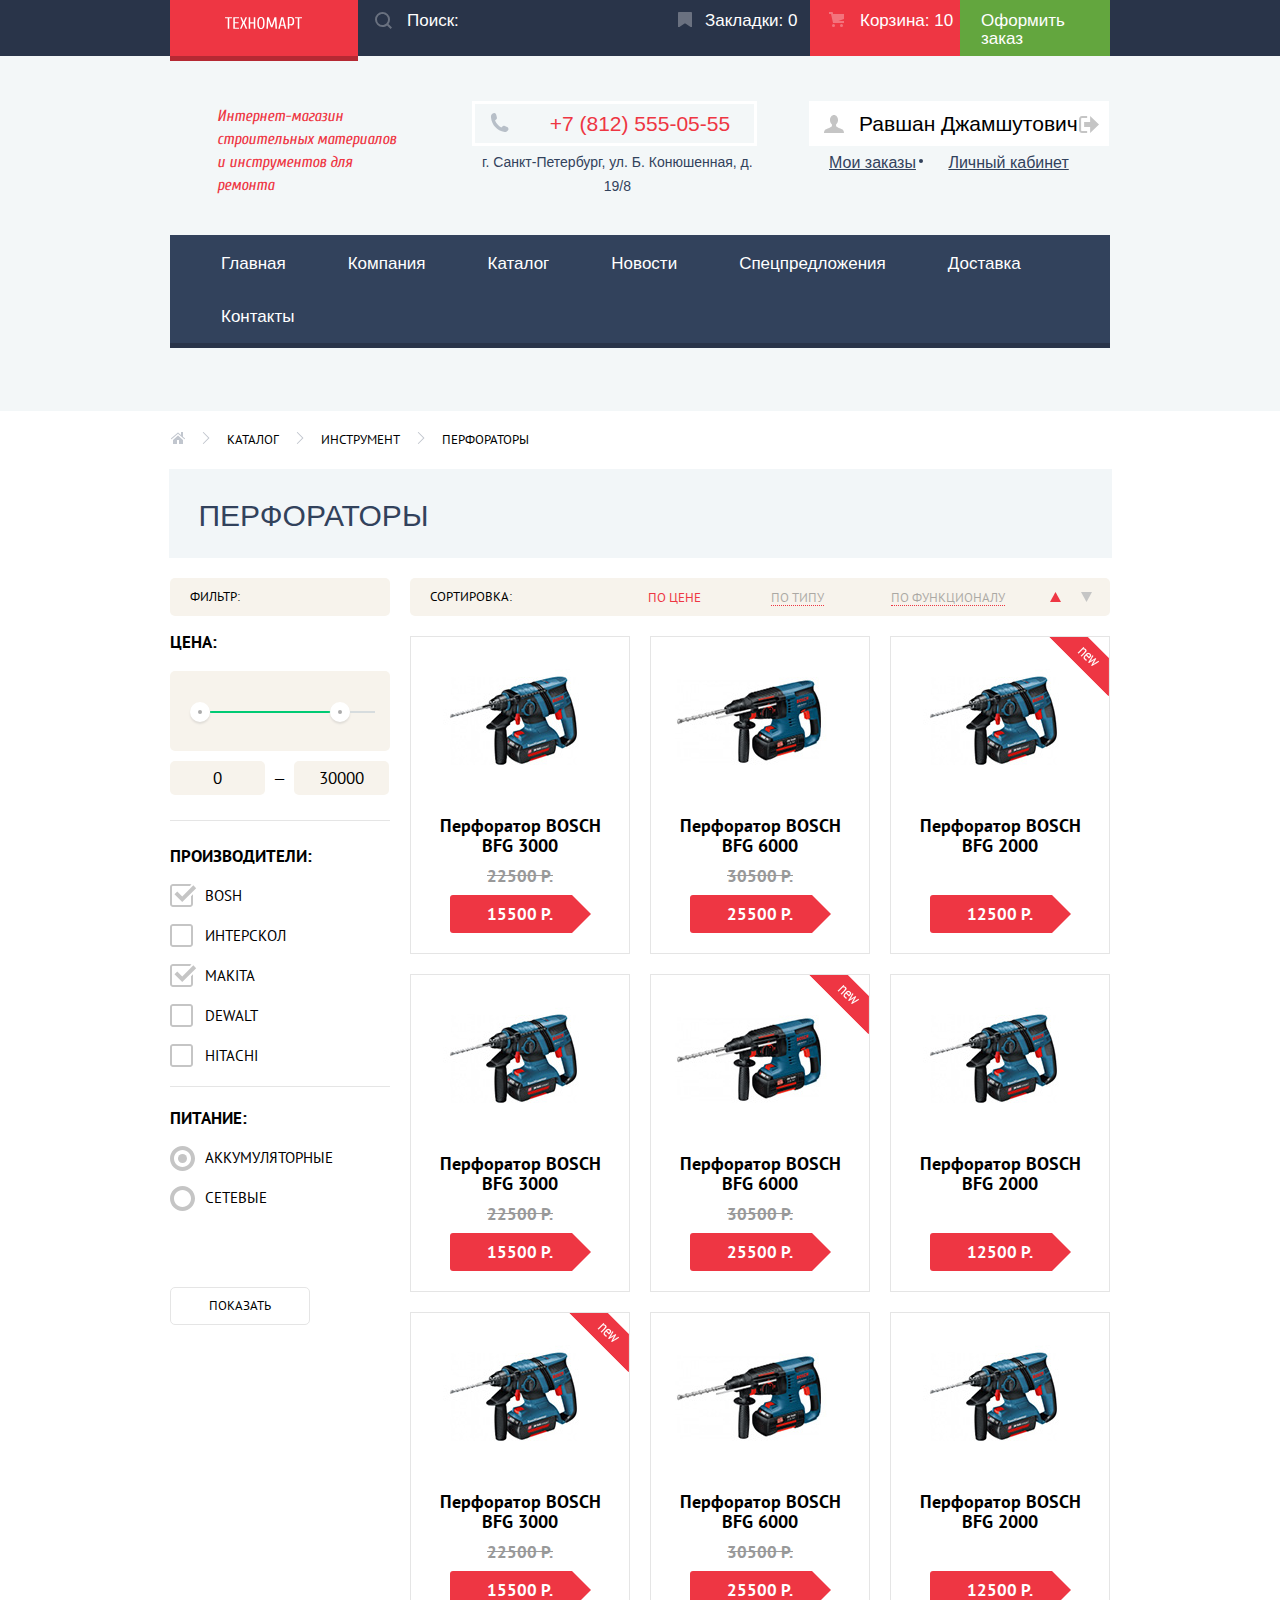
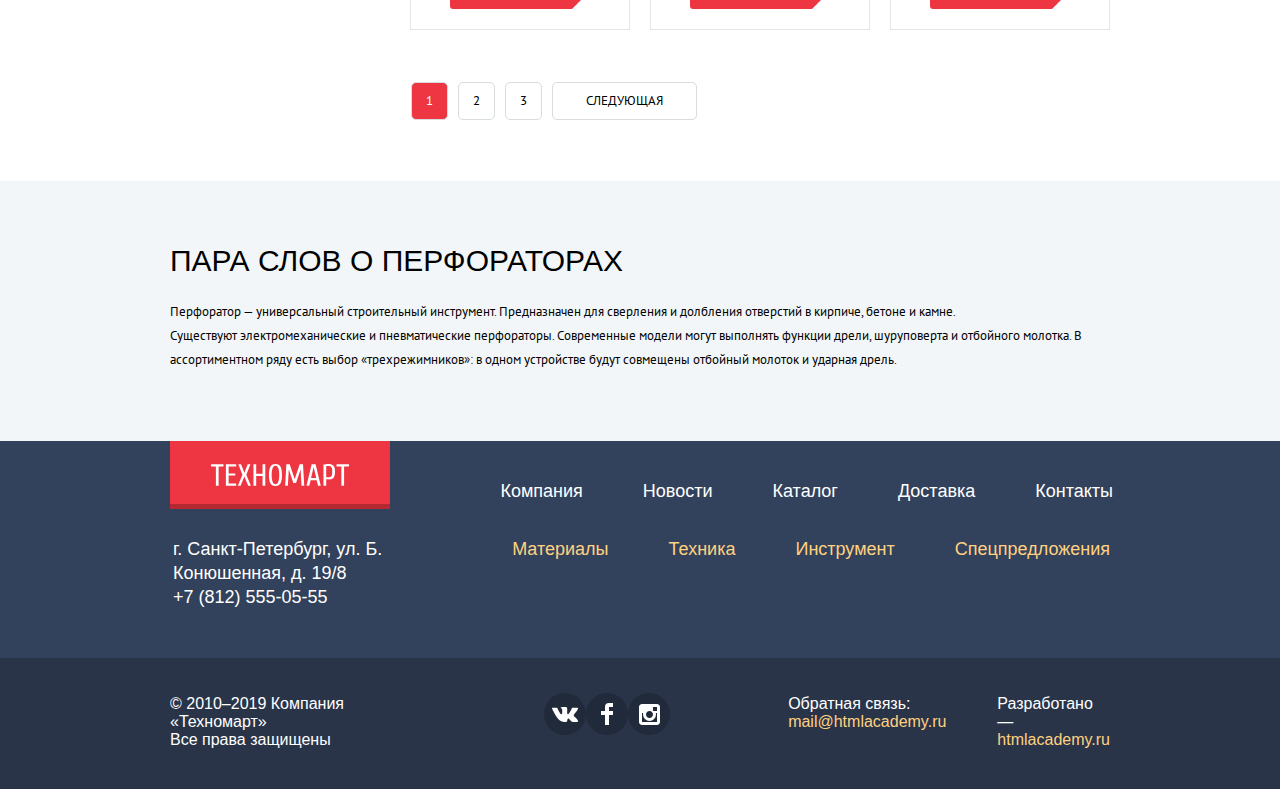
==== commit e5a71264: "add min JS/ CSS" ====
--- a/catalog.html
+++ b/catalog.html
@@ -2,8 +2,9 @@
 <html lang="ru">
 <head>
   <meta charset="utf-8">
+  <meta name="format-detection" content="telephone=no">
   <link rel="stylesheet" href="css/normalize.css">
-  <link rel="stylesheet" href="css/style.css">
+  <link rel="stylesheet" href="css/minstyle.css">
   <link href="https://fonts.googleapis.com/css?family=Cuprum:400,400i,700&display=swap&subset=cyrillic"
         rel="stylesheet">
   <link href="https://fonts.googleapis.com/css?family=PT+Sans:400,400i,700&display=swap&subset=cyrillic,cyrillic-ext"
@@ -17,9 +18,7 @@
 
       <a class="top_header_logo" href="index.html"><img class="top_header_logo_img" src="img/svg/logo-technomart.svg"
                                                         width="109" height="19" alt="Техномарт"></a>
-
       <div class="top_header_navigation">
-
         <form class="top_header_search" action="#" method="get">
           <input type="text" name="search" placeholder="Поиск:"/>
           <svg class="top_header_icon_search" xmlns="http://www.w3.org/2000/svg" width="17" height="17"
@@ -29,11 +28,8 @@
           </svg>
         </form>
         <a class="top_header_bookmark" href="bookmarks.html"> Закладки: <span>0</span></a>
-        <!--<img src="img/svg/icon-bookmark.svg" alt="Закладки" width="14" height="16"> -->
         <a class="top_header_cart not_empty" href="cart.html">Корзина: <span>10</span></a>
-        <!-- <img src="img/svg/icon-cart.svg" alt=Корзина" width="15" height="15">  -->
         <a class="top_header_cart_btn" href="checkout.html">Оформить заказ</a>
-
       </div>
     </div>
   </div>
@@ -47,7 +43,6 @@
         <p class="main_header_address">г. Санкт-Петербург, ул. Б. Конюшенная, д. 19/8</p>
       </div>
       <div class="header_login_wrapper">
-
         <ul class="main_header_login">
           <li class="header_login_enter_btn authorized"><a href="#">
             <svg class="icon_login" xmlns="http://www.w3.org/2000/svg" width="20" height="17" viewBox="0 0 20 17">
@@ -77,7 +72,6 @@
         <a class="my_orders" href="orders.html">Мои заказы</a>
         <a class="private_office" href="cabinet.html">Личный кабинет</a>
       </div>
-
     </div>
     <nav class="main_header_navigation">
       <ul class="header_site_navigation">
@@ -88,14 +82,11 @@
         <li><a href="specialoffers.html">спецпредложения</a></li>
         <li><a href="delivery.html">доставка</a></li>
         <li><a href="contacts.html">контакты</a></li>
-
       </ul>
     </nav>
   </div>
 </header>
-
 <main>
-
   <ul class="catalog_breadcrumbs">
     <li><a href="index.html">
       <svg class="home_icon" xmlns="http://www.w3.org/2000/svg" width="15" height="12" viewBox="0 0 15 12">
@@ -110,11 +101,8 @@
     <li><a href="instruments.html">ИНСТРУМЕНТ</a></li>
     <li>ПЕРФОРАТОРЫ</li>
   </ul>
-
-
   <h2 class="catalog_title">ПЕРФОРАТОРЫ</h2>
   <div class="catalog_columns">
-
     <section class="catalog_filters">
       <h2 class="visuallyhidden">Фильтр</h2>
       <div class="title_filters">
@@ -122,11 +110,9 @@
       </div>
       <p class="filter_price_title">ЦЕНА:</p>
       <div class="price_range">
-
         <div class="slider_range">
           <div class="range_control">
             <div class="range">
-
             </div>
             <div class="active_range"></div>
           </div>
@@ -145,7 +131,7 @@
         <div class="manufactured">
           <fieldset class="checkbox_goods">
             <legend>ПРОИЗВОДИТЕЛИ:</legend>
-            <input class="brand_input" type="checkbox" name="bosh" id="bosh"/>
+            <input class="brand_input" type="checkbox" name="bosh" id="bosh" checked/>
             <label for="bosh" class="check_brand">
               <span class="check_box"></span>
               <span>BOSH</span>
@@ -155,7 +141,7 @@
               <span class="check_box"></span>
               <span>ИНТЕРСКОЛ</span>
             </label>
-            <input class="brand_input" type="checkbox" name="makita" id="makita"/>
+            <input class="brand_input" type="checkbox" name="makita" id="makita" checked/>
             <label class="check_brand" for="makita">
               <span class="check_box"></span>
               <span>MAKITA</span>
@@ -175,13 +161,11 @@
         <div class="power">
           <fieldset class="radio_power">
             <legend>ПИТАНИЕ:</legend>
-
-            <input class="power_input" type="radio" name="power" id="battery"/>
+            <input class="power_input" type="radio" name="power" id="battery" checked/>
             <label class="radio" for="battery">
               <span class="radio_box"></span>
               <span>АККУМУЛЯТОРНЫЕ</span>
             </label>
-
             <input class="power_input" type="radio" name="power" id="electric"/>
             <label class="radio" for="electric">
               <span class="radio_box"></span>
@@ -191,9 +175,7 @@
         </div>
         <input type="submit" value="Показать"/>
       </form>
-
     </section>
-
     <section class="catalog">
       <div class="catalog_sorting">
         <div class="title_sorting"><span>сортировка:</span></div>
@@ -212,12 +194,9 @@
             </svg>
           </li>
         </ul>
-
       </div>
       <ul class="catalog_goods_list">
-
-        <li class="goods_card">
-
+        <li class="goods_card">
           <div class="goods_card_content">
             <div class="goods_img">
               <span class="overlay_new"></span>
@@ -235,7 +214,6 @@
             <p class="goods_price">15500 Р.</p>
           </div>
         </li>
-
         <li class="goods_card">
           <div class="goods_card_content">
             <span class="overlay_new"></span>
@@ -254,7 +232,6 @@
             <p class="goods_price">25500 Р.</p>
           </div>
         </li>
-
         <li class="goods_card">
           <div class="goods_card_content">
             <div class="goods_img">
@@ -266,7 +243,6 @@
                 <a href="#" class="goods_btn_bookmark">В ЗАКЛАДКИ</a>
               </div>
             </div>
-
             <h3 class="goods_title">Перфоратор BOSCH <br>BFG 2000</h3>
           </div>
           <div class="goods_prices">
@@ -274,7 +250,6 @@
             <p class="goods_price">12500 Р.</p>
           </div>
         </li>
-
         <li class="goods_card">
           <div class="goods_card_content">
             <div class="goods_img">
@@ -293,7 +268,6 @@
             <p class="goods_price">15500 Р.</p>
           </div>
         </li>
-
         <li class="goods_card">
           <div class="goods_card_content">
             <div class="goods_img">
@@ -312,7 +286,6 @@
             <p class="goods_price">25500 Р.</p>
           </div>
         </li>
-
         <li class="goods_card">
           <div class="goods_card_content">
             <div class="goods_img">
@@ -331,7 +304,6 @@
             <p class="goods_price">12500 Р.</p>
           </div>
         </li>
-
         <li class="goods_card">
           <div class="goods_card_content">
             <div class="goods_img">
@@ -350,7 +322,6 @@
             <p class="goods_price">15500 Р.</p>
           </div>
         </li>
-
         <li class="goods_card">
           <div class="goods_card_content">
             <div class="goods_img">
@@ -362,7 +333,6 @@
                 <a href="#" class="goods_btn_bookmark">В ЗАКЛАДКИ</a>
               </div>
             </div>
-
             <h3 class="goods_title">Перфоратор BOSCH <br>BFG 6000</h3>
           </div>
           <div class="goods_prices">
@@ -370,7 +340,6 @@
             <p class="goods_price">25500 Р.</p>
           </div>
         </li>
-
         <li class="goods_card">
           <div class="goods_card_content">
             <div class="goods_img">
@@ -389,10 +358,7 @@
             <p class="goods_price">12500 Р.</p>
           </div>
         </li>
-
-
-      </ul>
-
+      </ul>
       <ul class="pagination_list">
         <li class="pagination_item pagination-item-current"><a href="#">1</a></li>
         <li class="pagination_item"><a href="#">2</a></li>
@@ -425,7 +391,6 @@
         <li><a href="delivery.html">доставка</a></li>
         <li><a href="contacts.html">контакты</a></li>
       </ul>
-
     </div>
     <div class="main_footer_offers">
       <span class="main_footer_contacts">г. Санкт-Петербург, ул. Б. Конюшенная, д. 19/8<br>
@@ -442,7 +407,6 @@
     <div class="wrapper_footer_info">
      <span class="footer_copyright">© 2010–2019 Компания «Техномарт» <br>
                                       Все права защищены</span>
-
       <ul class="footer_social_links">
         <li class="social_link"><a aria-label="в контакте" href="#">
           <svg xmlns="http://www.w3.org/2000/svg" width="26" height="15" viewBox="0 0 26 15">
@@ -450,7 +414,7 @@
                   d="M16.138 11.51c.956-.309 2.18 2.04 3.483 2.939.978.681 1.727.534 1.727.534l3.473-.05s1.815-.112.957-1.554c-.071-.12-.503-1.069-2.585-3.022-2.177-2.043-1.882-1.712.739-5.244 1.597-2.153 2.236-3.468 2.036-4.028-.192-.539-1.365-.399-1.365-.399L20.69.713c-.381.001-.704.119-.851.515-.003.004-.621 1.666-1.445 3.079-1.741 2.989-2.436 3.148-2.724 2.961-.661-.433-.494-1.737-.494-2.664 0-2.897.432-4.105-.846-4.417-.427-.104-.739-.172-1.828-.182-1.392-.021-2.574 0-3.244.329-.445.223-.786.712-.579.74.26.035.843.16 1.155.586.401.552.389 1.789.389 1.789s.229 3.411-.54 3.834c-.528.29-1.25-.302-2.803-3.016-.793-1.388-1.392-2.922-1.392-2.922s-.116-.285-.326-.441c-.25-.185-.6-.244-.6-.244L.848.684S.29.7.085.946c-.182.218-.015.668-.015.668s2.909 6.881 6.203 10.347c3.02 3.182 6.452 2.971 6.452 2.971h1.555s.469-.054.709-.312c.224-.24.214-.691.214-.691s-.031-2.109.935-2.419z"></path>
           </svg>
         </a></li>
-        <li class="social_link"><a  aria-label="фейсбук" href="#">
+        <li class="social_link"><a aria-label="фейсбук" href="#">
           <svg xmlns="http://www.w3.org/2000/svg" width="12" height="22" viewBox="0 0 12 22">
             <path fill="#FFF" d="M12 4V0H8a4 4 0 0 0-4 4v4H0v4h4v10h4V12h4V8H8V4h4z"></path>
           </svg>
@@ -469,10 +433,8 @@
      </span>
     </div>
   </div>
-
 </footer>
 <div class="cart_popup">
-
   <div class="cart_popup_content">
     <button class="popup_close" type="button">Закрыть</button>
     <p>Товар добавлен в корзину!</p>
@@ -483,8 +445,6 @@
     <button class="continue_btn" type="button" value="continue">продолжить покупки</button>
   </div>
 </div>
-
-
-<script src="js/cart_popup.js"></script>
+<script src="js/min_cart_popup.js"></script>
 </body>
 </html>
--- a/css/minstyle.css
+++ b/css/minstyle.css
@@ -0,0 +1 @@
+@font-face {font-family: "Cuprum";src: url(../fonts/Cuprum/Cuprum-Regular.ttf);}@font-face {font-family: "PT Sans";src: url(../fonts/PTSans/PTC55F.ttf);}body {padding: 0;margin: 0;font-family: 'Cuprum', 'Arial', sans-serif;}img {max-width: 100%;height: auto;flex-shrink: 0;}a {text-decoration: none;}q {quotes: "\00ab" "\00bb";}.visuallyhidden:not(:focus):not(:active) {position: absolute;width: 1px;height: 1px;margin: -1px;border: 0;padding: 0;white-space: nowrap;-webkit-clip-path: inset(100%);clip-path: inset(100%);clip: rect(0 0 0 0);overflow: hidden;}.container h3 {text-transform: uppercase;}.goods_old_price {text-decoration: line-through;}.goods_card {list-style-type: none;}.goods_btn {display: none;}.cart_popup {display: none;position: fixed;top: 150px;left: 50%;margin-left: -282px;width: 620px;-webkit-box-shadow: 0 20px 40px rgba(0, 0, 0, 0.75);box-shadow: 0 20px 40px rgba(0, 0, 0, 0.75);border-top: 7px solid #ee3643;background-color: #fff;}.cart_popup_show {display: block;}.cart_popup_content {text-align: center;padding-top: 70px;padding-bottom: 59px;font-size: 30px;position: relative;}.cart_popup_content p {margin: 0 0 0 50px;}.cart_popup_btn {background-color: #f1f1f1;text-align: center;margin: 0;text-transform: uppercase;padding-top: 37px;padding-bottom: 37px;}.checkout_btn {width: 220px;height: 38px;padding: 11px 60px 10px 62px;margin-right: 20px;}.continue_btn {width: 220px;height: 38px;font-size: 14px;color: #000;text-decoration: none;background-color: #fff;padding: 11px 47px 10px 44px;border-radius: 5px;}.cart_popup_close_img {margin-top: 9px;margin-right: 9px;}.cart_popup_mark_img {position: absolute;background: url(../img/svg/icon-mark.svg) no-repeat;top: 60px;left: 80px;width: 66px;height: 66px;}.write-us_popup {display: none;position: fixed;width: 620px;-webkit-box-shadow: 0 20px 40px rgba(0, 0, 0, 0.75);box-shadow: 0 20px 40px rgba(0, 0, 0, 0.75);border-top: 7px solid #ee3643;top: 150px;left: 50%;background-color: #fff;margin-left: -310px;}.write-us_popup_show {display: block;}.popup_close {position: absolute;width: 21px;height: 21px;right: 9px;top: 9px;background: transparent url(../img/svg/icon-close.svg);border: none;cursor: pointer;font-size: 0;}.write-us_popup_form {width: 460px;margin: 37px auto 0;padding-bottom: 30px;font-family: 'Cuprum', Arial, sans-serif;font-size: 18px;line-height: 18px;height: 100%;}.write-us_popup_form label {display: inline-block;margin-bottom: 13px;vertical-align: top;}.write-us_popup_input {display: inline-block;width: 220px;margin-right: -4px;margin-bottom: 19px;vertical-align: top;}.write-us_popup_input input {padding-top: 8px;padding-bottom: 8px;padding-left: 15px;border-radius: 5px;font-family: 'PT Sans', Arial, sans-serif;font-size: 13px;line-height: 18px;width: 220px;-webkit-box-sizing: border-box;box-sizing: border-box;border: 2px solid #b5b5b5;}.write-us_popup_input input:focus {border: 2px solid #ee3643;outline: #ee3643 2px;-moz-outline-radius: 5px;-webkit-box-shadow: 0 0 1px 0 #ee3643;box-shadow: 0 0 1px 0 #ee3643;}.write-us_popup_input input::-webkit-input-placeholder {font-family: 'PT Sans', Arial, sans-serif;font-size: 13px;line-height: 18px;color: #a9a9a9;}.write-us_popup_input input::-moz-placeholder, :-moz-placeholder {font-size: 13px;line-height: 18px;color: #a9a9a9;}.indent {margin-left: 20px;}.write-us_popup_btn {background-color: #f1f1f1;text-align: center;margin: 0;text-transform: uppercase;padding-top: 37px;padding-bottom: 37px;}.write-us_popup_btn input[type="submit"] {padding: 10px 198px;border: none;border-radius: 5px;margin: 0 auto;width: 460px;}.write-us_popup_form textarea::-webkit-input-placeholder {font-family: 'PT Sans', Arial, sans-serif;font-size: 13px;line-height: 18px;color: #a9a9a9;}.write-us_popup_form textarea::-moz-placeholder, :-moz-placeholder {font-family: 'PT Sans', Arial, sans-serif;font-size: 13px;line-height: 18px;color: #a9a9a9;}.write-us_popup_form textarea {width: 441px;padding-top: 13px;padding-left: 15px;padding-bottom: 9px;border-radius: 5px;overflow: hidden;line-height: 18px;font-size: 13px;border: 2px solid #b5b5b5;}.write-us_popup_form textarea:focus {border: 2px solid #ee3643;outline: #ee3643 2px;-moz-outline-radius: 5px;-webkit-box-shadow: 0 0 1px 0 #ee3643;box-shadow: 0 0 1px 0 #ee3643;}.map_popup {display: none;position: fixed;width: 940px;height: 446px;top: 150px;left: 50%;-webkit-box-shadow: 0 0 16px rgba(47, 42, 43, 0.5);box-shadow: 0 0 16px rgba(47, 42, 43, 0.5);margin-left: -470px;}.map_popup_show {display: block;}.map_popup_close_img {position: absolute;top: 9px;right: 9px;}.header {margin: 0 auto;background-color: #f3f7f8;width: 100%;}.top_header {background-color: #293449;margin: 0 auto 20px;width: 1280px;}.top_header_wrapper {margin: 0 auto;width: 940px;padding-right: 10px;padding-left: 10px;display: -webkit-box;display: -ms-flexbox;display: flex;}.top_header a {font-size: 17px;line-height: 1.06;letter-spacing: normal;color: #ffffff;}.top_header_logo {background-color: #ee3643;-webkit-box-shadow: 0 5px 0 0 #b52933;box-shadow: 0 5px 0 0 #b52933;text-align: center;padding: 15px 56px 5px 55px;}.top_header_logo:hover {background-color: #ca2c37;}.top_header_logo:active {background-color: #ba2732;}.top_header_navigation {display: -webkit-box;display: -ms-flexbox;display: flex;position: relative;}.top_header_navigation a {display: block;}.top_header_navigation a:hover {background-color: #212a3a;}.top_header_navigation a:active {opacity: 0.5;background-color: #161d29;}.top_header_search {font-size: 17px;line-height: 18px;position: relative;}.top_header_search input {font: inherit;color: #fff;background-color: #293449;border-color: transparent;padding: 10px 30px 10px 47px;min-width: 189px;}.top_header_icon_search {position: absolute;top: 12px;left: 17px;z-index: 100;}.top_header_search input:hover {background-color: #212a3a;}.top_header_search input:hover + .top_header_icon_search path {opacity: 1;}.top_header_search input:focus {background-color: #fff;color: #000;}.top_header_icon_search path {opacity: 0.3;}.top_header_search input:focus + .top_header_icon_search path {fill: #ee3643;opacity: 1;}.top_header_search input::-webkit-input-placeholder {font-size: 17px;line-height: 18px;color: #fff;}.top_header_search input::-moz-placeholder, :-moz-placeholder {font-size: 17px;line-height: 18px;color: #fff;opacity: 1;}.top_header_bookmark {position: relative;padding: 12px 0 12px 45px;width: 105px;}.top_header_bookmark::before {content: "";position: absolute;background: url(../img/svg/icon-bookmark.svg) no-repeat;opacity: 0.3;width: 15px;height: 15px;top: 12px;left: 18px;}.top_header_bookmark:hover::before {opacity: 1;}.top_header_bookmark:active::before {opacity: 0.5;}.top_header_cart {position: relative;padding: 12px 0 12px 50px;width: 100px;}.top_header_cart::before {content: "";position: absolute;background: url(../img/svg/icon-cart.svg) no-repeat;opacity: 0.3;width: 15px;height: 15px;top: 12px;left: 19px;}.top_header_cart:hover::before {opacity: 1;}.top_header_cart:active::before {opacity: 0.5;}.not_empty {background-color: #ee3643;}.top_header_navigation .top_header_cart_btn {background-color: #63a63e;padding: 12px 0 8px 21px;width: 129px;}.top_header_navigation .top_header_cart_btn:hover {background-color: #5fbb2d;}.top_header_navigation .top_header_cart_btn:active {background-color: #518534;}.main_header_wrapper {display: -webkit-box;display: -ms-flexbox;display: flex;width: 940px;padding-right: 10px;padding-left: 34px;margin: 0 auto 27px;}.main_header_headline p {padding: 0;}.main_header_headline {background-color: #f3f7f8;font-style: italic;font-size: 16px;line-height: 23px;color: #ee3643;margin-top: 29px;margin-left: 35px;font-weight: normal;font-stretch: normal;letter-spacing: normal;}.main_header_info {margin-left: 73px;}.main_header_phone {min-width: 189px;border: solid 3px #ffffff;color: #ee3643;font-size: 21px;line-height: 1;padding-top: 9px;padding-bottom: 9px;display: block;position: relative;margin-top: 25px;margin-bottom: 5px;padding-left: 75px;}.main_header_phone::before {content: "";position: absolute;width: 19px;height: 19px;background: url(../img/svg/icon-phone.svg) no-repeat;top: 9px;left: 15px;}.main_header_address {font-size: 14px;line-height: 1.71;text-align: center;color: #32425c;margin: 0;padding: 0 0 0 6px;}.header_login_wrapper {margin-left: 52px;}.my_orders, .private_office {position: relative;font-size: 16px;line-height: 18px;color: #32425c;text-decoration: underline;text-transform: inherit;display: inline-block;margin: 8px 8px 10px 20px;vertical-align: top;}.my_orders:hover, .private_office:hover {color: #ee3643;}.my_orders:active, .private_office:active {opacity: 0.3;color: #32425c;}.my_orders::after {position: absolute;content: "";top: 5px;left: 90px;width: 4px;height: 4px;background: #32425c;border-radius: 50%;}.main_header_login {display: -webkit-box;display: -ms-flexbox;display: flex;-webkit-box-pack: justify;-ms-flex-pack: justify;justify-content: space-between;padding: 25px 0 0;margin: 0 13px 0 auto;}.authorized {display: none;}.main_header_login li {list-style-type: none;height: 45px;}.main_header_login a {display: block;position: relative;padding: 12px 0;}.header_login_enter_btn a, .header_login_registration_btn a {font: inherit;color: #000;font-size: 21px;line-height: 1;text-transform: capitalize;text-align: center;}.header_login_enter_btn {background-color: #fff;min-width: 96px;padding-left: 25px;}.header_login_registration_btn {background-color: #fff;min-width: 150px;text-align: center;margin-left: 10px;}.header_login_registration_btn a {text-align: center;}.header_login_enter_btn a:hover {color: #ee3643;}.header_login_enter_btn a:active {opacity: 0.3;color: black;}.icon_login {position: absolute;top: 14px;left: -10px;}.header_login_registration_btn a:hover {color: #ee3643;}.header_login_registration_btn a:active {opacity: 0.3;color: black;}.header_login_enter_btn a:hover path {fill: #6c778a;}.login_img {margin-top: 14px;}a svg:hover .login_img {fill: #32425c;}.main_header {margin-bottom: 20px;padding-bottom: 63px;}.main_header_navigation {margin: 0 auto;width: 940px;-webkit-box-shadow: inset 0 -5px 0 0 #293449;box-shadow: inset 0 -5px 0 0 #293449;background-color: #32425c;}.main_header_navigation ul {list-style-type: none;margin: 0;padding: 2px 0 5px 20px;}.header_site_navigation {display: -webkit-box;display: -ms-flexbox;display: flex;-ms-flex-wrap: wrap;flex-wrap: wrap;}.header_site_navigation a {display: block;padding: 18px 31px;font-size: 17px;line-height: 1;color: #ffffff;text-transform: capitalize;}.header_site_navigation a:hover {background-color: #1d2739;}.header_site_navigation a:active {background-color: #1d2739;opacity: 0.5;}.index_columns {width: 940px;display: -webkit-box;display: -ms-flexbox;display: flex;-webkit-box-pack: justify;-ms-flex-pack: justify;justify-content: space-between;padding-right: 10px;padding-left: 10px;margin: 0 auto 26px;}.about {margin-bottom: 62px;}.about h3, .contacts h3 {font-size: 30px;line-height: 30px;text-transform: uppercase;font-weight: normal;font-style: normal;font-stretch: normal;letter-spacing: normal;margin-bottom: 27px;}.about p, .contacts p {font-family: 'PT Sans', Arial, sans-serif;font-size: 13px;line-height: 24px;font-weight: normal;font-style: normal;font-stretch: normal;letter-spacing: normal;margin-top: 24px;}.contacts p {margin-bottom: 30px;}.about ul {list-style-type: none;}.block {display: block;}.btn {background-color: #ee3643;color: #fff;font-size: 14px;line-height: 18px;text-align: center;border-radius: 3px;cursor: pointer;text-decoration: none;text-transform: uppercase;}.btn:hover {background-color: #ca2c37;}.btn:active {background-color: #ba2732;}.about .btn {padding: 10px 0;width: 220px;margin-top: 0;}.about_items {padding: 0;margin: 0 0 35px;}.about_item {font-size: 18px;line-height: 20px;position: relative;padding-left: 35px;margin-top: 20px;}.about_item::before {content: "";position: absolute;background-image: url(../img/content/dash.png);width: 25px;height: 2px;top: 8px;left: 0;}.contacts .btn {padding: 10px 0;margin-top: 36px;}.offers {width: 940px;display: -webkit-box;display: -ms-flexbox;display: flex;-ms-flex-wrap: wrap;flex-wrap: wrap;-webkit-box-pack: justify;-ms-flex-pack: justify;justify-content: space-between;margin: 56px auto 35px;}.right_flex {display: -webkit-box;display: -ms-flexbox;display: flex;-webkit-box-pack: justify;-ms-flex-pack: justify;justify-content: space-between;-ms-flex-wrap: wrap;flex-wrap: wrap;-webkit-box-orient: vertical;-webkit-box-direction: normal;-ms-flex-direction: column;flex-direction: column;}.holder {width: 300px;height: 103px;position: relative;padding-top: 20px;margin-bottom: 20px;}.holder p {margin-top: 2px;margin-left: 22px;margin-bottom: 13px;font-family: 'Cuprum', Arial, sans-serif;font-size: 24px;font-weight: 700;line-height: 30px;color: #fff;}.holder .btn {background-color: rgba(0, 0, 0, 0.1);}.holder .btn:hover {background-color: rgba(0, 0, 0, 0.2);}.holder .btn:active {background-color: rgba(0, 0, 0, 0.3);}.holder a {display: inline-block;text-transform: uppercase;color: #fff;width: 135px;margin-left: 25px;padding: 10px 0;vertical-align: top;}.materials {background: #ffbf47 url(../img/svg/icon-1.svg) no-repeat 214px 32px;margin-right: 20px;}.instrument {background: #3bbce3 url(../img/svg/icon-2.svg) no-repeat 197px 34px;margin-right: 20px;}.technicals {background: #dc91d8 url(../img/svg/icon-3.svg) no-repeat 192px 32px;}.discount {background: #8ed78f url(../img/svg/icon-4.svg) no-repeat 196px 27px;}.delivery {background: #ffc047 url(../img/svg/icon-5.svg) no-repeat 190px 32px;}.offers_slider {width: 620px;}.slide {position: relative;display: none;}.slide_show {display: block;}.offers_slider h2 {position: absolute;color: #fff;font-size: 36px;line-height: 36px;font-weight: 700;text-transform: uppercase;margin: 0;left: 25px;top: 25px;}.offers_slider p {position: absolute;color: #fff;font-family: 'Cuprum', Arial, sans-serif;font-size: 18px;line-height: 24px;left: 25px;top: 45px;}.offers_slider a {position: absolute;bottom: 25px;left: 25px;width: 195px;text-transform: uppercase;padding: 10px 0;}.button {position: absolute;background-color: transparent;border: transparent;cursor: pointer;}.slider_button_back {position: absolute;background: url(../img/svg/icon-left.svg) no-repeat;width: 22px;height: 40px;top: 115px;left: 25px;}.slider_button_next {position: absolute;background: url(../img/svg/icon-right.svg) no-repeat;width: 22px;height: 40px;top: 115px;right: 20px;}.popular_goods_head, .popular_brands_head {background-color: #f9f5f0;display: -webkit-box;display: -ms-flexbox;display: flex;-webkit-box-pack: justify;-ms-flex-pack: justify;justify-content: space-between;margin-bottom: 20px;align-items: center;}.popular_goods_head h2, .popular_brands_head h2 {font-family: 'Cuprum', Arial, sans-serif;font-size: 30px;line-height: 1;color: #32425c;text-transform: uppercase;margin: auto 0 auto 30px;font-weight: normal;font-style: normal;font-stretch: normal;letter-spacing: normal;text-align: left;}.all_popular_goods {padding: 10px 55px;height: 18px;margin-top: 25px;margin-bottom: 25px;margin-right: 23px;}.all_popular_brands {padding: 10px 70px;height: 18px;margin-top: 25px;margin-bottom: 25px;margin-right: 23px;}.all_popular_goods a, .all_popular_brands a {text-decoration: none;}.brand_box_list {padding: 0;margin: 0;list-style: none;display: -webkit-box;display: -ms-flexbox;display: flex;-ms-flex-wrap: wrap;flex-wrap: wrap;}.brand_box_item {width: 218px;height: 145px;border: solid 1px #eaeaea;background-color: #ffffff;margin-right: 20px;margin-bottom: 20px;display: -webkit-box;display: -ms-flexbox;display: flex;-webkit-box-pack: center;-ms-flex-pack: center;justify-content: center;-webkit-box-align: center;-ms-flex-align: center;align-items: center;}.brand_box_item:nth-child(4n) {margin-right: 0;}.brand_box_item:hover {-webkit-box-shadow: 0 10px 25px 0 rgba(41, 52, 73, 0.5);box-shadow: 0 10px 25px 0 rgba(41, 52, 73, 0.5);}.brand_box_item:active {-webkit-box-shadow: 0 4px 10px 0 rgba(41, 52, 73, 0.5);box-shadow: 0 4px 10px 0 rgba(41, 52, 73, 0.5);}.brand_box_item:active {opacity: 0.3;-webkit-box-shadow: 0 4px 10px 0 rgba(41, 52, 73, 0.8);box-shadow: 0 4px 10px 0 rgba(41, 52, 73, 0.8);}.services {background-color: #f4f7f9;padding-top: 60px;margin-bottom: 52px;}.services h2 {font-family: 'Cuprum', Arial, sans-serif;font-size: 30px;line-height: 30px;text-transform: uppercase;color: #000;margin: 0 0 26px;font-weight: normal;font-style: normal;font-stretch: normal;letter-spacing: normal;}.services p {font-family: 'PT Sans', Arial, sans-serif;font-size: 13px;line-height: 24px;margin: 0;padding: 0;}.services_wrapper {display: -webkit-box;display: -ms-flexbox;display: flex;height: auto;padding-bottom: 100px;padding-top: 70px;position: relative;}.services_block {position: relative;}.services_check_input {position: absolute;width: 1px;height: 1px;overflow: hidden;clip: rect(0, 0, 0, 0);}.services_control label {display: block;background-color: #32425c;color: #fff;min-width: 80px;font-family: 'Cuprum', Arial, sans-serif;font-weight: 700;font-size: 21px;line-height: 30px;padding: 15px 138px 15px 22px;-webkit-box-shadow: inset 0 -1px 0 0 #293449, inset 0 1px 0 0 #405069;box-shadow: inset 0 -1px 0 0 #293449, inset 0 1px 0 0 #405069;cursor: pointer;}.services_control label:hover {background-color: #293449;}.services_list {margin-left: 80px;}.services_description h2 {color: #32425c;font-family: inherit;font-size: 36px;line-height: 36px;margin: -3px 0 25px 0;}.delivery_img {position: absolute;width: 468px;height: 261px;bottom: 0;right: 0;background: url(../img/content/delivery.png) no-repeat;}.guarantee_img {position: absolute;width: 389px;height: 283px;bottom: 0;right: 0;background: url(../img/content/guarantee.png) no-repeat;}.credit_img {position: absolute;width: 465px;height: 265px;bottom: 0;right: 0;background: url(../img/content/credit.png) no-repeat;}.credit {display: inline-block;padding: 10px 45px;margin-top: 30px;vertical-align: top;}.services_control {position: relative;}.services_control::before {content: "";position: absolute;top: -45px;left: 230px;width: 10px;height: 279px;background-image: url(../img/content/border-left.png);}.service_delivery, .service_guarantee, .service_credit {display: none;}#delivery:checked ~ .services_control label[for="delivery"], #guarantee:checked ~ .services_control label[for="guarantee"], #credit:checked ~ .services_control label[for="credit"] {background-color: #fff;color: #32425c;-webkit-box-shadow: none;box-shadow: none;}#delivery:checked ~ .service_delivery, #guarantee:checked ~ .service_guarantee, #credit:checked ~ .service_credit {display: block;}.main_footer a {text-transform: capitalize;}.footer_logo {width: 220px;background-color: #ee3643;-webkit-box-shadow: inset 0 -5px 0 0 rgba(0, 0, 0, 0.24);box-shadow: inset 0 -5px 0 0 rgba(0, 0, 0, 0.24);text-align: center;height: 45px;padding-top: 23px;}.footer_logo:hover {background-color: #ca2c37;}.footer_logo:active {background-color: #ba2732;}.wrapper_footer_navigation {width: 940px;margin: 0 auto 49px;}.footer_navigation {display: -webkit-box;display: -ms-flexbox;display: flex;margin-bottom: 28px;}.footer_navigation ul {list-style-type: none;padding: 0;display: -webkit-box;display: -ms-flexbox;display: flex;margin: 3px -3px 0 auto;}.footer_site_navigation li {margin-left: 60px;margin-top: 35px;}.footer_site_navigation a {color: #fff;font-size: 18px;line-height: 24px;}.footer_site_navigation a:hover {text-decoration: underline;}.footer_site_navigation a:active {text-decoration: none;opacity: 0.5;}.main_footer_contacts {color: #fff;font-size: 18px;line-height: 24px;margin-left: 3px;}.main_footer_offers {display: -webkit-box;display: -ms-flexbox;display: flex;-webkit-box-pack: justify;-ms-flex-pack: justify;justify-content: space-between;}.main_footer_offers ul {list-style-type: none;padding: 0;margin: 0;}.footer_offers_navigation {display: -webkit-box;display: -ms-flexbox;display: flex;}.footer_offers_navigation li {margin-left: 60px;}.footer_offers_navigation a {color: #ffd180;font-size: 18px;line-height: 24px;}.footer_offers_navigation a:hover {text-decoration: underline;}.footer_offers_navigation a:active {text-decoration: none;opacity: 0.5;}.main_footer {background-color: #32425c;}.footer_info {background-color: #293449;padding-top: 37px;padding-bottom: 40px;}.wrapper_footer_info {display: -webkit-box;display: -ms-flexbox;display: flex;}.footer_copyright {font-size: 16px;line-height: 18px;color: #fff;}.footer_social_links {padding: 0;display: -webkit-box;display: -ms-flexbox;display: flex;width: 133px;-webkit-box-pack: justify;-ms-flex-pack: justify;justify-content: space-between;margin: -2px 0 0 160px;}.footer_social_links li {list-style-type: none;}.social_link a {background-color: #212a3a;width: 42px;height: 42px;display: -webkit-box;display: -ms-flexbox;display: flex;border-radius: 50%;-webkit-box-align: center;-ms-flex-align: center;align-items: center;-webkit-box-pack: center;-ms-flex-pack: center;justify-content: center;}.social_link a:hover {background-color: #ee3643;}.footer_feedback {margin-left: 118px;}.footer_developer {margin-left: 51px;}.footer_feedback, .footer_developer {font-size: 16px;line-height: 18px;color: #fff;}.footer_feedback_mail a, .footer_developer_site a {color: #ffd180;text-transform: lowercase;}.footer_feedback_mail a:hover {text-decoration: underline;}.footer_feedback_mail a:active {color: #ee3643;text-decoration: none;}.footer_developer_site a:hover {text-decoration: underline;}.footer_developer_site a:active {color: #ee3643;text-decoration: none;}.popular_goods, .popular_brands, .services_content, .wrapper_footer_info, .main_footer_offers {width: 940px;margin: 0 auto;}.popular_brands {margin-bottom: 68px;}.catalog_breadcrumbs {width: 940px;padding: 0;display: -webkit-box;display: -ms-flexbox;display: flex;margin: 0 auto 20px;font-family: "PT Sans", Arial, sans-serif;}.catalog_breadcrumbs li {list-style: none url("../img/svg/icon-right-small.svg");padding-left: 10px;margin-right: 0;margin-left: 32px;}.catalog_breadcrumbs li:first-child {list-style: none;margin-right: 0;margin-left: 0;padding-left: 0;}.home_icon:hover path {fill: #32425c;}.home_icon:active path {opacity: 0.3;}.catalog_breadcrumbs {color: #000;font-size: 13px;line-height: 18px;}.catalog_breadcrumbs a:first-child {color: #000;font-size: 13px;line-height: 18px;}.slider_range {background-color: #f7f3ec;border-radius: 5px;height: 80px;margin-bottom: 10px;position: relative;}.range_control {position: relative;}.range {position: absolute;height: 2px;background: #d7dcde;width: 75%;top: 40px;left: 40px;}.active_range {position: absolute;height: 2px;background: #00ca74;width: 60%;top: 40px;left: 40px;}.line-range {height: 2px;background: #00ca74;width: 90%;}.slider_check {position: absolute;top: 220px;left: 296px;}.slider_check_input {position: absolute;width: 1px;height: 1px;overflow: hidden;clip: rect(0, 0, 0, 0);}.check_slider_left {position: absolute;width: 10px;height: 10px;background: #fff;border-radius: 50%;cursor: pointer;}.check_slider_right {position: absolute;width: 10px;height: 10px;background: #fff;border-radius: 50%;margin-left: 20px;cursor: pointer;}.slider_check_input:checked + .check_slider_left {background: #fff;width: 10px;height: 10px;border-radius: 50%;}.slider_check_input:checked + span::before {content: "";background-color: #ee3643;width: 6px;height: 6px;border-radius: 50%;position: absolute;top: 2px;left: 2px;}.circle {position: absolute;top: 31px;left: 20px;width: 4px;height: 4px;border: 8px solid #fff;background: #ababab;border-radius: 50%;cursor: pointer;-webkit-box-shadow: 0 2px 2px 0 #e0ddd8;box-shadow: 0 2px 2px 0 #e0ddd8;}.circle_right {left: 160px;}.price_range input {border: none;width: 85px;min-width: 50px;padding: 8px 5px;font-size: 17px;line-height: 18px;text-align: center;border-radius: 5px;background-color: #f7f3ec;margin-bottom: 25px;}.max_price {margin-right: 0;}.price_range span {padding: 0 4px;font-size: 16px;line-height: 18px;}.filter_price_title {font-family: "PT Sans", Arial, sans-serif;font-size: 17px;font-weight: 700;line-height: 30px;text-transform: uppercase;padding: 0;margin: 0 0 14px;}.catalog_sorting {width: 700px;height: 38px;background-color: #f7f3ec;text-transform: uppercase;display: -webkit-box;display: -ms-flexbox;display: flex;-webkit-box-pack: justify;-ms-flex-pack: justify;justify-content: space-between;margin-bottom: 20px;border-radius: 5px;}.title_sorting {font-family: "PT Sans", Arial, sans-serif;font-size: 13px;line-height: 18px;padding: 10px 0 10px 20px;}.catalog_sorting_items {list-style: none;display: -webkit-box;display: -ms-flexbox;display: flex;padding: 0;margin: 0 18px 0 0;}.catalog_sorting_items li {margin-right: 45px;padding: 10px 0;}.catalog_sorting_items li:last-child {margin-right: 0;}.catalog_sorting_items li:nth-last-child(2) {margin-right: 21px;}.catalog_sorting_items li:first-child {margin-right: 70px;color: #ee3643;}.catalog_sorting_items li:nth-child(2) {margin-right: 67px;}.catalog_sorting_items a {font-family: "PT Sans", Arial, sans-serif;font-size: 13px;line-height: 18px;color: #000;opacity: 0.3;}.sorting_item {position: relative;}.sorting_item_active a {color: #ee3643;opacity: 1;}.sorting_item_active:hover {color: black;}.sorting_item_active a:hover {color: black;}.sorting_item:not(:first-child)::before {content: "";position: absolute;opacity: 1;width: 100%;height: 1px;border-top: 1px dotted #ee3643;background-repeat: repeat;top: 27px;}.sorting_item_active::before {content: "";position: absolute;opacity: 1;width: 100%;height: 1px;background-repeat: repeat;top: 27px;}.sorting_item:active::before {display: none;}.sorting_item a:active {color: #ee3643;}.sorting_item:hover::before {border-top: 1px solid #ee3643;}.sorting_item a:hover {opacity: 1;}.icon_dir_up {background-size: 10px 10px;fill: #c5c5c5;background: transparent no-repeat center;width: 10px;height: 10px;}.icon_dir_down path {background-size: 10px 10px;fill: #c5c5c5;background: transparent no-repeat center;width: 10px;height: 10px;}.icon_dir_up:hover, .icon_dir_down:hover svg path {fill: #231F20;}.icon_dir_up_active path {fill: #ee3643;opacity: 1;}.icon_dir_up_active:hover path {fill: #231F20;}.catalog_title {width: 913px;background-color: #f2f6f8;font-size: 30px;line-height: 30px;padding: 32px 0 27px 30px;color: #32425c;margin: 0 auto 20px;font-weight: normal;font-stretch: normal;letter-spacing: normal;}.catalog_columns {width: 940px;margin: 0 auto;display: -webkit-box;display: -ms-flexbox;display: flex;-webkit-box-pack: justify;-ms-flex-pack: justify;justify-content: space-between;}.catalog_filters {-ms-flex-preferred-size: 220px;flex-basis: 220px;}.title_filters {min-width: 200px;background-color: #f7f3ec;text-transform: uppercase;font-family: "PT Sans", Arial, sans-serif;font-size: 13px;line-height: 18px;margin-bottom: 11px;padding: 10px 0 10px 20px;border-radius: 5px;}.catalog_filters legend, .sidebar_price_title {font-family: "PT Sans", Arial, sans-serif;font-size: 17px;font-weight: 700;line-height: 30px;color: #000000;text-transform: uppercase;}.catalog_filters {font-family: "PT Sans", Arial, sans-serif;font-size: 15px;line-height: 20px;color: #000000;}.filter_brand_selection input[type=submit] {width: 140px;height: 38px;color: #000;background: #fff;border: 1px solid #e5e5e5;border-radius: 5px;text-transform: uppercase;font-family: 'PT Sans', Arial, sans-serif;font-size: 13px;line-height: 18px;cursor: pointer;}.catalog {margin-left: 20px;}h3 .goods_title {padding: 0;}.catalog_goods_list {padding: 0;margin: 0;list-style: none;display: -webkit-box;display: -ms-flexbox;display: flex;-ms-flex-wrap: wrap;flex-wrap: wrap;width: 700px;}.goods_card {width: 218px;min-height: 316px;border: 1px solid #e5e5e5;text-align: center;font-family: 'PT Sans', Arial, sans-serif;font-weight: 700;color: #000;margin-bottom: 20px;margin-right: 20px;display: -webkit-box;display: -ms-flexbox;display: flex;-webkit-box-orient: vertical;-webkit-box-direction: normal;-ms-flex-direction: column;flex-direction: column;}.goods_card_content {-webkit-box-flex: 1;-ms-flex-positive: 1;flex-grow: 1;display: -webkit-box;display: -ms-flexbox;display: flex;-webkit-box-orient: vertical;-webkit-box-direction: normal;-ms-flex-direction: column;flex-direction: column;position: relative;width: 218px;}.goods_prices {margin-top: auto;}.goods_card:nth-child(3n) {margin-right: 0;}.main:nth-child(3) {margin-right: 20px;}.index {display: -webkit-box;display: -ms-flexbox;display: flex;list-style: none;justify-content: space-between;-ms-flex-wrap: nowrap;flex-wrap: nowrap;flex: 1;margin-top: 20px;margin-bottom: 0;padding: 0;width: 960px;}.goods_card:hover {-webkit-box-shadow: 0 10px 25px 0 rgba(41, 52, 73, 0.5);box-shadow: 0 10px 25px 0 rgba(41, 52, 73, 0.5);}.goods_card h3 {font-size: 18px;line-height: 20px;padding: 0;margin: 9px 0 0;}.goods_old_price {font-size: 17px;line-height: 18px;color: #999;padding: 0;margin: 0;display: none;}.goods_old_price_show {display: block;}.goods_price {font-size: 17px;line-height: 18px;position: relative;width: 80px;margin: 10px auto 20px;padding: 10px 30px;color: white;background: #ee3643;border-radius: 3px;}.goods_price:after {content: "";position: absolute;top: 0;right: -20px;width: 0;height: 0;border: 19px solid white;border-left-color: #ee3643;}.goods_btn_cart {display: block;width: 135px;-webkit-box-shadow: inset 0 -3px 0 0 #367315;box-shadow: inset 0 -3px 0 0 #367315;background-color: #63a63e;border-radius: 5px;border-width: 0;color: #fff;font-family: 'Cuprum', Arial, sans-serif;font-size: 14px;line-height: 18px;padding: 9px 0 9px 0;margin-right: auto;margin-left: auto;margin-bottom: 8px;position: relative;}.goods_btn_cart::before {content: "";position: absolute;background: url(../img/svg/icon-cart.svg) no-repeat;width: 15px;height: 15px;top: 10px;left: 15px;opacity: 0.3;}.goods_btn_cart:hover::before {opacity: 1;}.goods_btn_cart:hover {background-color: #5fbb2d;}.goods_btn_cart img {opacity: 0.3;margin: 0;}.goods_btn_cart img:hover {opacity: 1;}.goods_btn_cart img:active {opacity: 1;}.goods_btn_cart:active {background-color: #518534;}.goods_btn_bookmark {display: block;width: 129px;border: solid 3px #63a63e;font-family: 'Cuprum', Arial, sans-serif;font-size: 14px;line-height: 18px;padding: 8px 0 6px 0;margin: 0 auto;border-radius: 5px;color: #32425c;}.goods_btn_bookmark:hover {border: 3px solid #32425c;color: #32425c;}.goods_btn_bookmark:active {border: 3px solid #c7cbd3;color: #c7cbd3;}.goods_img {display: block;width: 218px;height: 170px;position: relative;}.overlay_new {display: none;position: absolute;top: 0;right: 0;background: url(../img/content/new-flag.png) no-repeat;width: 60px;height: 60px;}.overlay_new_show {display: block;}.goods_buttons {position: absolute;left: 0;bottom: 0;right: 0;top: 0;background: rgba(255, 255, 255, 1);padding-top: 43px;display: none;width: 218px;}.goods_card:hover .goods_buttons {display: block;}.pagination_list {display: -webkit-box;display: -ms-flexbox;display: flex;-ms-flex-wrap: wrap;flex-wrap: wrap;list-style: none;margin: 30px 0 61px;padding: 2px 0 0 1px;}.pagination_list li {margin-right: 10px;}.pagination_list:last-child {margin-right: 0;}.pagination_item a {font-family: 'PT Sans', Arial, sans-serif;font-size: 13px;line-height: 1.38;color: #000000;text-transform: uppercase;display: block;padding: 9px 14px;border: 1px solid #d7dcde;background-color: #fff;border-radius: 5px;}.next a {padding: 9px 33px;}.pagination_item a:hover {border: 1px solid #bdc6ca;}.pagination_item a:active {border: 1px solid #ee3643;}.pagination-item-current a {background-color: #ee3643;color: #fff;}.active {width: 244px;text-align: left;}.active a {text-align: left;padding-left: 25px;}.active a:hover {color: #000;}.icon_logout {background-color: #fff;padding-right: 10px;}.icon_logout svg {margin-top: 3px;}.icon_logout a:hover path {fill: #32425c;}.icon_logout a:active path {opacity: 0.3;}.icon_user {position: absolute;top: 14px;left: -10px;}.header_login_enter_btn .header_login_active a {color: red;text-decoration: underline;}.header_login_active a:hover {color: #ee3643;}.header_login_active a:active {color: #32425c;opacity: 0.3;}.checkbox_goods, .radio_power {border: 0 none;margin: 0;padding: 0;}.manufactured {border-top: 1px solid #e5e5e5;padding: 20px 0 0 0;}.power {border-top: 1px solid #e5e5e5;padding: 16px 0 0 0;}.radio_power {margin-bottom: 59px;}.checkbox_goods legend, .radio_power legend {margin-bottom: 15px;}.brand_input, .power_input {position: absolute;width: 1px;height: 1px;overflow: hidden;clip: rect(0, 0, 0, 0);}.check_brand, .radio_power label {display: block;margin-left: 35px;margin-bottom: 20px;position: relative;}.check_box {position: absolute;width: 27px;height: 23px;margin-left: -35px;background: url(../img/svg/checkbox-off.svg) no-repeat;top: -2px;left: 0;}.radio_box {position: absolute;width: 25px;height: 25px;margin-left: -35px;background: url(../img/svg/radio-off.svg) no-repeat;top: -2px;left: 0;}.brand_input:checked + * .check_box {background-image: url(../img/svg/checkbox-on.svg);width: 27px;height: 23px;}.power_input:checked + * .radio_box {background-image: url(../img/svg/radio-on.svg);width: 25px;height: 25px;}.brand_input:disabled + * .check_box + span {opacity: 0.4;}.power_input:disabled + * .radio_box + span {opacity: 0.4;}.brand_input:disabled + * .check_box {opacity: 0.3;}.power_input:disabled + * .radio_box {opacity: 0.3;}.continue_btn {width: 220px;height: 38px;font-size: 14px;background-color: #fff;padding: 11px 47px 10px 44px;border-radius: 5px;border: none;text-transform: uppercase;cursor: pointer;}.about_tech {background-color: #f2f6f8;}.about_tech_content {width: 940px;margin: 0 auto;padding: 40px 10px 69px;}.about_tech_content h2 {font-family: 'Cuprum', Arial, sans-serif;font-size: 30px;line-height: 30px;font-weight: normal;font-stretch: normal;letter-spacing: normal;text-transform: uppercase;}.about_tech_content p {font-family: 'PT Sans', Arial, sans-serif;font-size: 13px;line-height: 24px;font-weight: normal;font-stretch: normal;letter-spacing: normal;margin: 0;}
